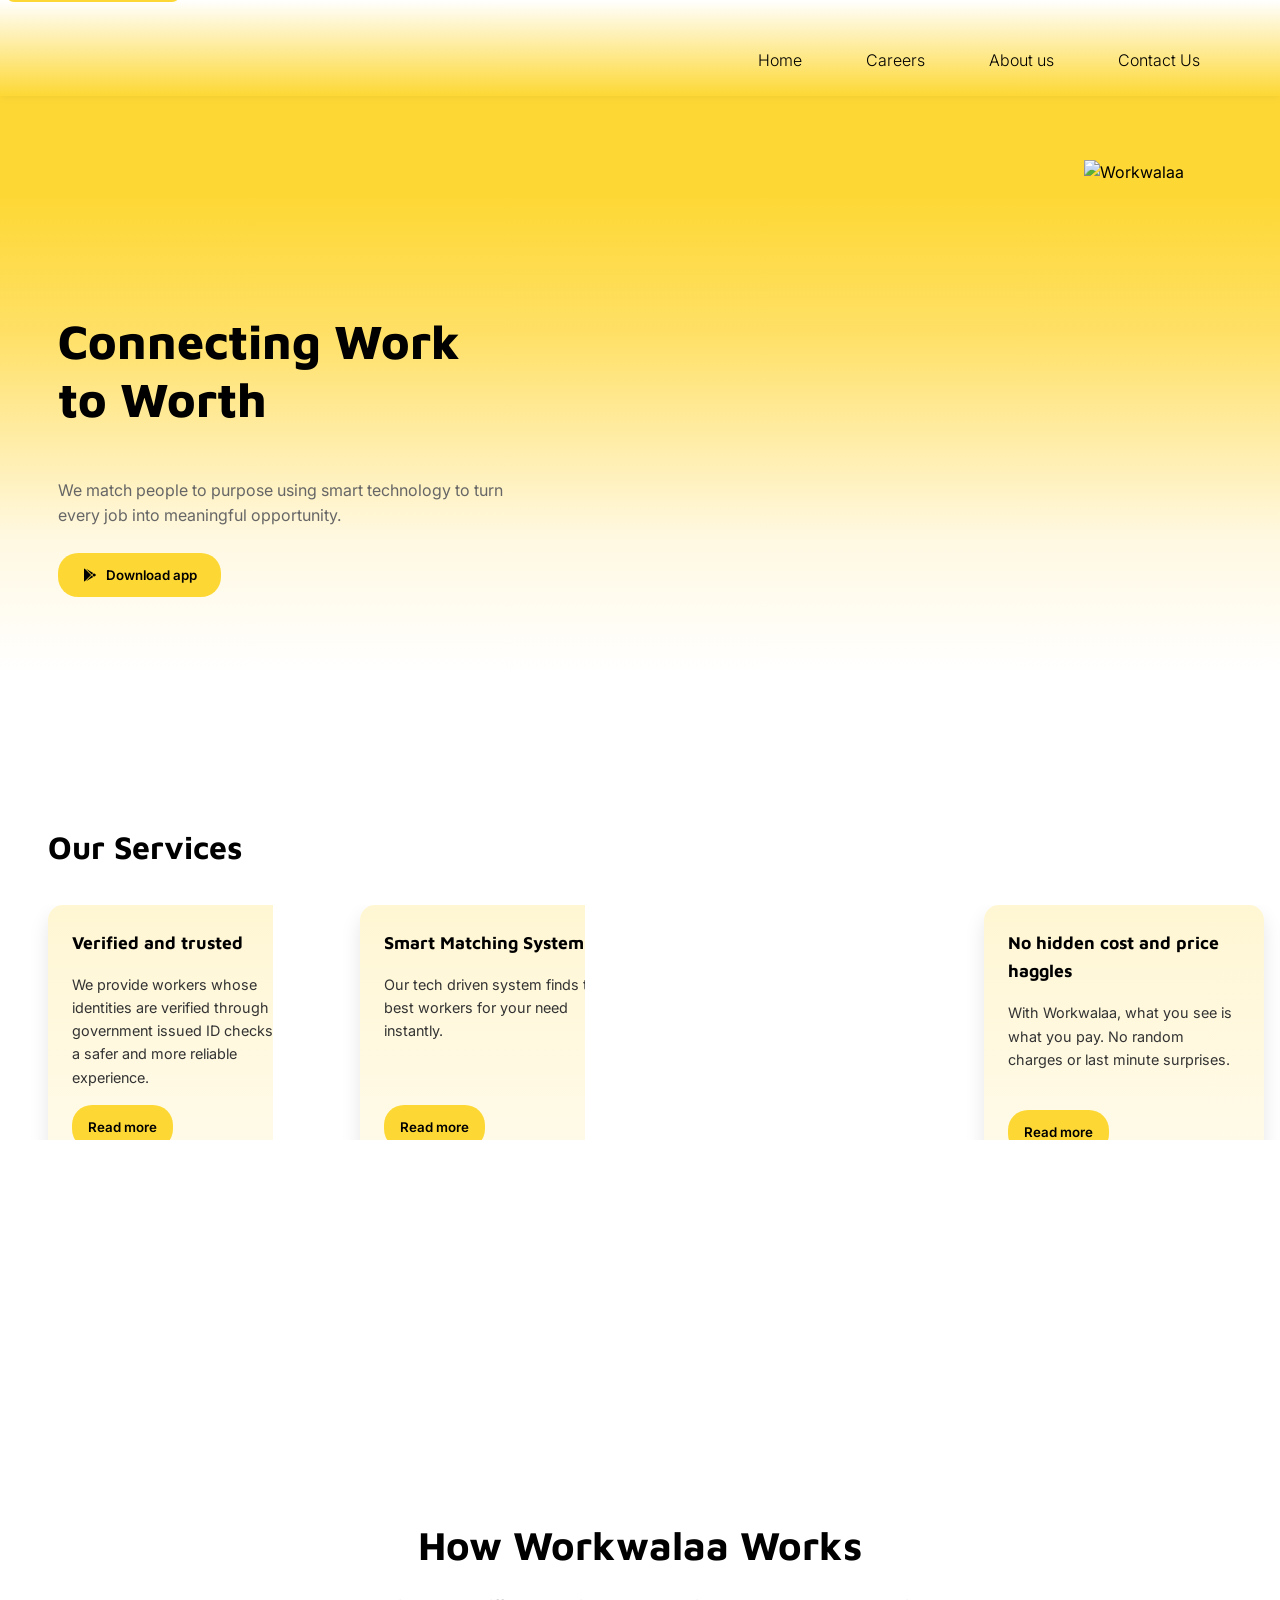
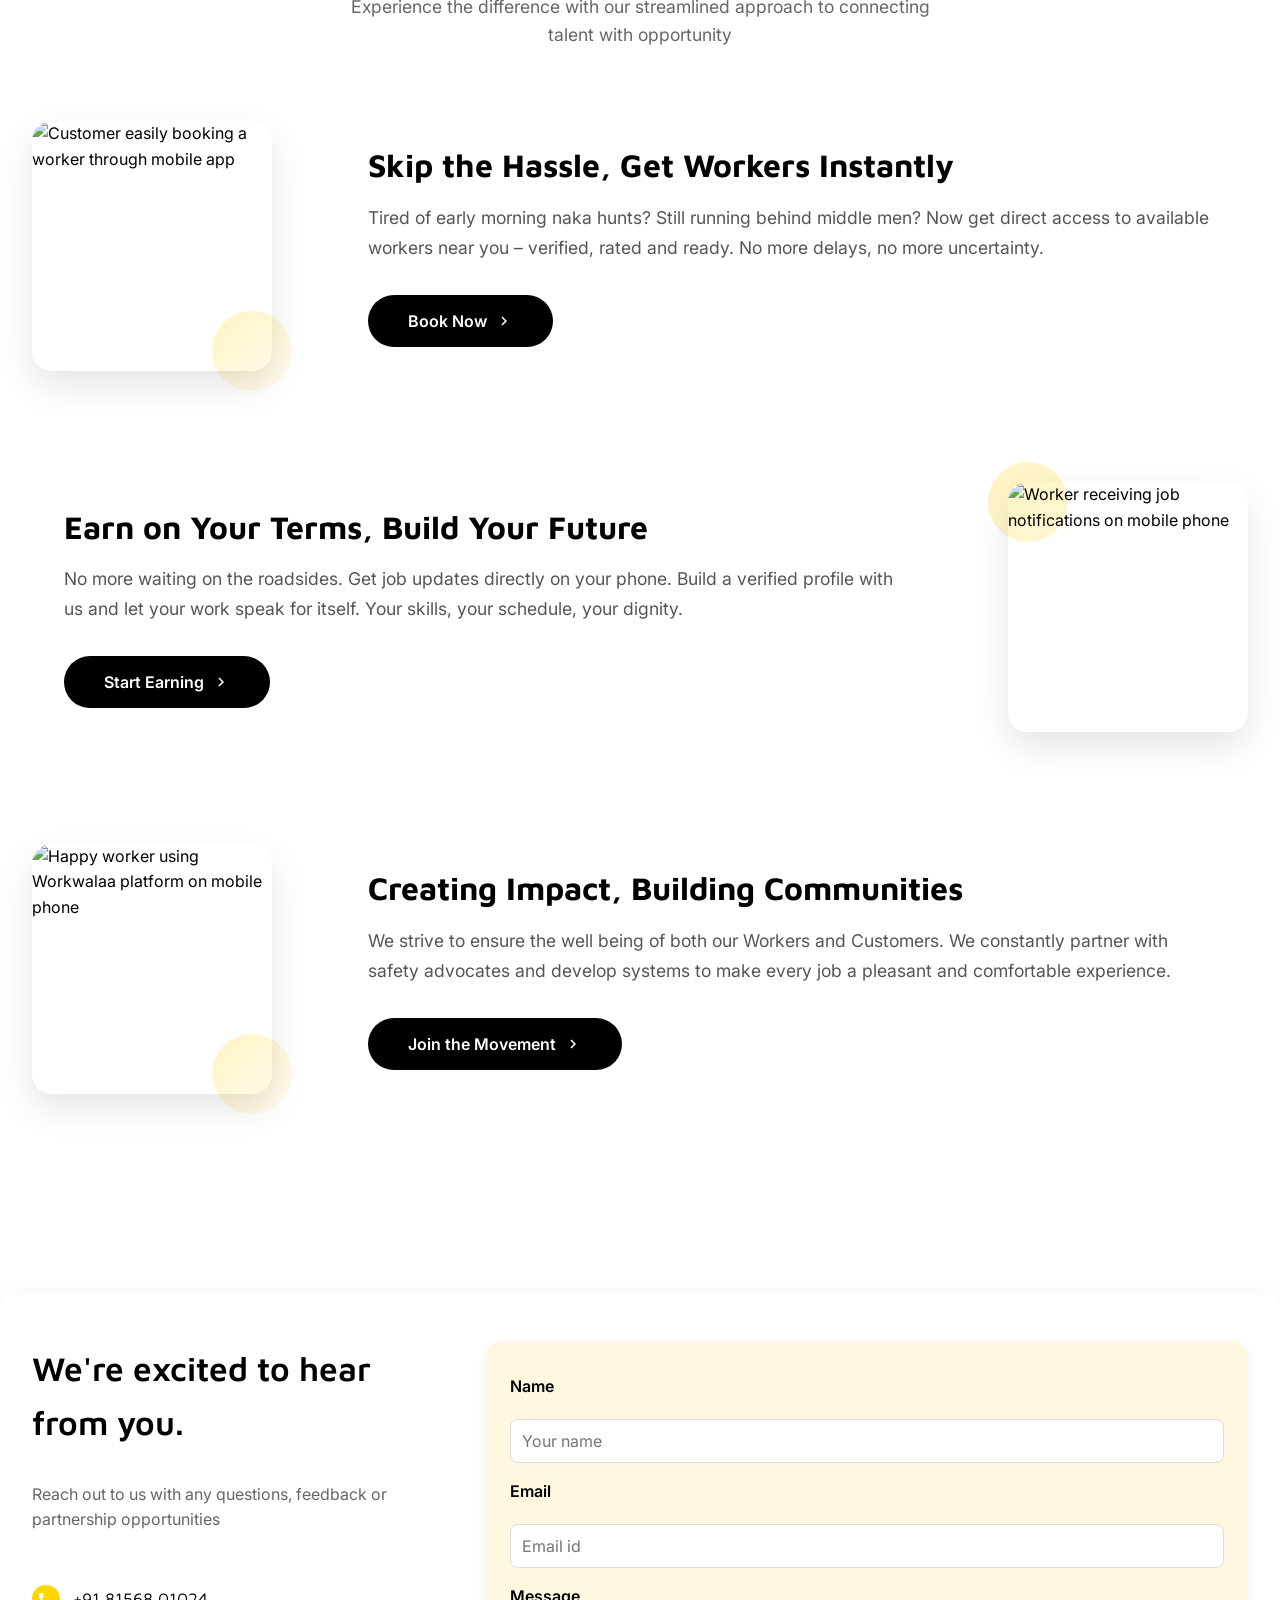
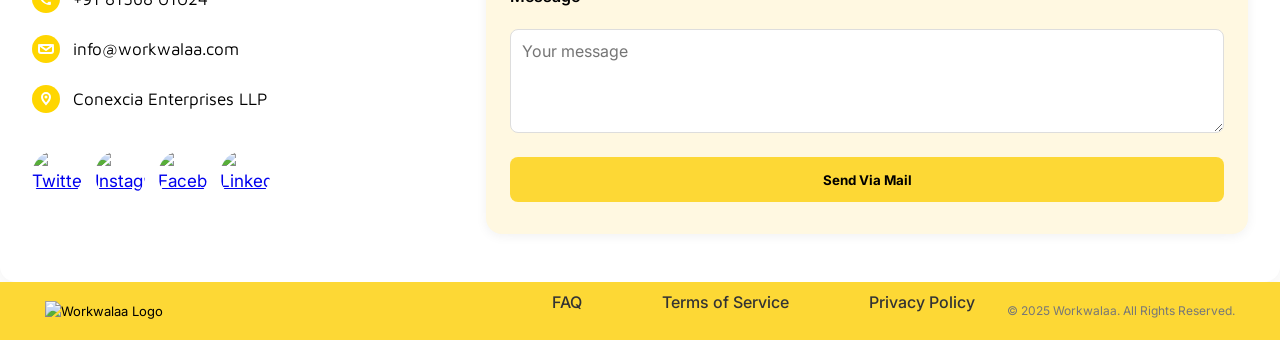
==== index.html @ 8dd86a13 "uy" ====
<!DOCTYPE html>
<html lang="en">
<head>
  <!-- Google tag (gtag.js) -->
<script async src="https://www.googletagmanager.com/gtag/js?id=G-MTQS6MNV51"></script>
<script>
  window.dataLayer = window.dataLayer || [];
  function gtag(){dataLayer.push(arguments);}
  gtag('js', new Date());

  gtag('config', 'G-MTQS6MNV51');
</script>

  <meta charset="UTF-8" />
  <meta name="viewport" content="width=device-width, initial-scale=1.0"/>
 <meta name="description" content="A smart job-matching platform for migrant and local workers. Find or offer work quickly, reliably, and with dignity across India.">
<meta property="og:title" content="Workwalaa – Your Work, Your Way">
<meta name="twitter:title" content="Workwalaa – Your Work, Your Way">

  
  <!-- SEO Meta Tags -->
  <title>Workwalaa</title>
  <link rel="icon" type="image/png" href="assets/appicon.png" />

  <meta name="description" content="Workwalaa connects migrant and local workers with job opportunities in India through smart technology. Find verified workers instantly or build your career with dignity.">
  <meta name="keywords" content="jobs, workers, India, employment, migrant workers, verified workers, job platform, work opportunities">
  <meta name="author" content="Workwalaa">
  
  <!-- Social & Structured Data (Unchanged) -->
  <meta property="og:title" content="Workwalaa - Connecting Work To Worth">
  <meta property="og:description" content="Smart technology platform connecting workers with opportunities in India">
  <meta property="og:image" content="https://i.ibb.co/7dKvTqvZ/Untitled-design-7.png">
  <meta property="og:url" content="https://workwalaa.com">
  <meta property="og:type" content="website">
  <meta name="twitter:card" content="summary_large_image">
  <meta name="twitter:title" content="Workwalaa - Connecting Work To Worth">
  <meta name="twitter:description" content="Smart technology platform connecting workers with opportunities in India">
  <meta name="twitter:image" content="https://i.ibb.co/7dKvTqvZ/Untitled-design-7.png">
  <script type="application/ld+json">
{
  "@context": "https://schema.org",
  "@graph": [
    {
      "@type": "Organization",
      "@id": "https://workwalaa.com/#organization",
      "name": "Workwalaa",
      "url": "https://workwalaa.com",
      "logo": "https://i.ibb.co/7dKvTqvZ/Untitled-design-7.png",
      "description": "Connecting migrant and local workers with job opportunities in India",
      "email": "info@workwalaa.com",
      "telephone": "+91-81568-01024",
      "sameAs": [
        "https://x.com/workwalaa_app",
        "https://www.facebook.com/profile.php?id=61578621201819",
        "https://www.linkedin.com/company/workwalaa/",
        "https://www.instagram.com/workwalaa_app/"
      ],
      "contactPoint": {
        "@type": "ContactPoint",
        "telephone": "+91-81568-01024",
        "contactType": "customer service",
        "email": "info@workwalaa.com"
      }
    },
    {
      "@type": "WebSite",
      "@id": "https://workwalaa.com/#website",
      "url": "https://workwalaa.com",
      "name": "Workwalaa",
      "publisher": {
        "@id": "https://workwalaa.com/#organization"
      },
      "inLanguage": "en"
    },
    {
      "@type": "WebPage",
      "@id": "https://workwalaa.com/#webpage",
      "url": "https://workwalaa.com",
      "name": "Workwalaa - Connecting Work to Worth",
      "description": "Smart platform connecting local and migrant workers in India with verified jobs and fair pay.",
      "isPartOf": {
        "@id": "https://workwalaa.com/#website"
      },
      "about": {
        "@id": "https://workwalaa.com/#organization"
      },
      "inLanguage": "en"
    }
  ]
}
</script>


  <!-- Preload Critical Resources -->
  <link rel="preload" href="https://fonts.googleapis.com/css2?family=Inter:wght@400;600;700&family=Maven+Pro:wght@400;700&display=swap" as="style">
  <link href="https://fonts.googleapis.com/css2?family=Inter:wght@400;600;700&family=Maven+Pro:wght@400;700&display=swap" rel="stylesheet">
  <link href="https://fonts.googleapis.com/css2?family=Montserrat:wght@400;600&display=swap" rel="styleshee">
  <style>
    /* --------------- CSS Custom Properties --------------- */
    :root {
      --primary-yellow: #fdd835;
      --secondary-yellow: #ffe066;
      --light-yellow: #fff8e1;
      --text-dark: #000;
      --text-gray: #666;
      --text-light-gray: #888;
      --white: #fff;
      --spacing-sm: 1rem;
      --spacing-md: 2rem;
      --spacing-lg: 3rem;
      --spacing-xl: 4rem;
      --border-radius: 8px;
      --border-radius-lg: 16px;
      --transition: all 0.3s ease;
      --shadow-sm: 0 2px 8px rgba(0,0,0,0.05);
      --shadow-md: 0 4px 24px rgba(0,0,0,0.06);
      --shadow-lg: 0 10px 20px rgba(0,0,0,0.1);
    }

    *{box-sizing:border-box}
    body{margin:0;font:16px/1.5 system-ui,-apple-system,Segoe UI,Roboto,Ubuntu,Inter,Helvetica,Arial,sans-serif;background:radial-gradient(1200px 600px at 10% -10%, #ffffff, #ffffff);color:var(--ink)}
    h1,h2{margin:0 0 .5rem}
    h1{font-size:clamp(26px,3vw,36px)}
    h2{font-size:clamp(18px,2vw,24px);color:var(--muted)}
    p{margin:.5rem 0 1rem;color:#ffffff}
    .wrap{max-width:1100px;margin:auto;padding:32px}
    .grid{display:grid;gap:18px;grid-template-columns:repeat(auto-fit,minmax(280px,1fr))}

    /* 1) Horizontal sliding marquee */
    .marquee{width:100%;white-space:nowrap;overflow:hidden}
    .marquee .line{display:inline-block; padding-left:100%; animation:marquee 18s infinite}
    .marquee b{margin:0 1rem;color:#000000}
@keyframes marquee {
  0%   { transform: translateX(-100%); } /* start from left side */
  100% { transform: translateX(0%); }   /* move fully to the right */
}
  .modal {
    display: none; /* Hidden by default */
    position: fixed;
    z-index: 1000;
    padding-top: 40px;
    left: 0;
    top: 0;
    width: 100%;
    height: 100%;
    overflow-y: auto;
    background-color: rgba(0, 0, 0, 0.7);
  }
  /* Modal content */
  .modal-content {
    background-color: #fff;
    margin: auto;
    padding: 20px;
    border-radius: 10px;
    width: 90%;
    max-width: 800px;
  }
  .modal h1, .modal h2 {
    color: #333;
  }
  .close {
    color: #aaa;
    float: right;
    font-size: 28px;
    font-weight: bold;
    cursor: pointer;
  }
  .close:hover {
    color: black;
  }
  .close2 {
    color: #aaa;
    float: right;
    font-size: 28px;
    font-weight: bold;
    cursor: pointer;
  }
  .close2:hover {
    color: black;
  }
    /* --------------- Base reset & Defaults --------------- */
    html { scroll-behavior: smooth; font-size: 16px; }
    * { margin: 0; padding: 0; box-sizing: border-box; font-family: 'Inter', sans-serif; }
    h1, h2, h3, h4, h5, h6 { font-family: 'Maven Pro', sans-serif !important; }
    body { background: var(--white); color: var(--text-dark); line-height: 1.6; }
    a, button { transition: var(--transition); }
    img { max-width: 100%; height: auto; display: block; }
    button { cursor: pointer; min-height: 44px; min-width: 44px; }
    
    /* --------------- Accessibility & Utility --------------- */
    .skip-link { position: absolute; top: -40px; left: 6px; background: var(--primary-yellow); color: var(--text-dark); padding: 8px; text-decoration: none; border-radius: var(--border-radius); z-index: 1001; font-weight: 600; }
    .skip-link:focus { top: 6px; }
    .error-message { background: #fee; color: #c33; padding: 0.75rem; border-radius: var(--border-radius); margin-bottom: var(--spacing-sm); border: 1px solid #fcc; display: none; }
    #contact-success { display: none; color: green; margin-top: var(--spacing-sm); font-weight: 600; font-size: 1.07rem; text-align: center; }
    
 /* --------------- Fade in --------------- */
    .fade-in-section {
  opacity: 0;
  transform: translateY(30px);
  transition: opacity 1.0s ease-out, transform 1.0s ease-out;
  will-change: opacity, transform;
}

.fade-in-section.is-visible {
  opacity: 1;
  transform: none;
}

    /* --------------- Header --------------- */
    header { background: linear-gradient(#ffffff, #fdd835); padding: 0rem var(--spacing-xl); display: flex; justify-content: space-between; align-items: center; position: fixed; top: 0; left: 0; width: 100%; z-index: 1000; box-shadow: var(--shadow-sm); height: 96px; }
    header .logo img { height: 170px; }
    nav { display: flex; align-items: flex-end; height: 100%; padding-bottom: var(--spacing-sm); }
    nav a {
  margin-left: var(--spacing-md);
  text-decoration: none;
  color: var(--text-dark);
  font-weight: 300;
  font-size: 1rem;
  padding: 0.4rem 1rem;
  border-radius: 999px; /* Pill-shaped */
  transition: all 0.3s ease;
}

nav a:hover,
nav a:focus {
  background-color: white;
  color: black;
  outline: none;
}


    .menu-toggle { display: none; font-size: 2rem; background: none; border: none; color: var(--text-dark); margin-left: var(--spacing-sm); align-self: flex-end; margin-bottom: var(--spacing-sm); }
    
    /* --------------- Main Content & Hero --------------- */
  
    main { padding-top: 96px; }
    .hero { background: linear-gradient(to bottom, var(--primary-yellow) 0%, var(--primary-yellow) 15%, var(--secondary-yellow) 35%, var(--light-yellow) 65%, var(--white) 85%, var(--white) 100%); padding: var(--spacing-xl) 6rem; display: flex; justify-content: space-between; align-items: center; flex-wrap: wrap; min-height: 600px; }
    .hero-text { max-width: 50%; flex-shrink: 0; margin-left: -37.8px; }
    .hero-text h1 { font-size: 3rem;  font-weight: 800; line-height: 1.2; }
    .hero-text p { font-size: 1rem; margin-top: var(--spacing-sm); max-width: 450px; color: var(--text-gray); }
    .hero-buttons { margin-top: 1.5rem; justify-content: baseline; display: flex; gap: var(--spacing-sm); }
    .hero-buttons button { padding: 0.75rem 1.5rem; border-radius: 20px; font-weight: 600; display: flex; align-items: center; gap: 0.5rem; background: var(--primary-yellow); border: none; color: var(--text-dark); text-decoration: none; }
    .hero-buttons button:hover, .hero-buttons button:focus { background: var(--secondary-yellow); transform: translateY(-2px); box-shadow: var(--shadow-md); }
    .hero-image { flex-shrink: 0; display: flex; align-items: center; justify-content: center; max-width: 50%; }
    .hero-image img { height: 550px; object-fit: contain; }
    

    @media (max-width: 768px) {
  main {
    padding-top: 100px;
  }

  .hero {
    background: linear-gradient(to bottom, var(--primary-yellow) 0%, var(--primary-yellow) 15%, var(--secondary-yellow) 35%, var(--light-yellow) 55%, var(--white) 75%, var(--white) 100%);
    padding: var(--spacing-xl) 2rem; /* smaller horizontal padding for phone */
    display: flex;
    flex-direction: column; /* stack vertically */
    justify-content: center;
    align-items: center;
    text-align: center;
    min-height: 600px;
  }

  .hero-text {
  text-align: center; /* Center all inner content including slideshow */
  max-width: 700px;
  margin: 0 auto;
}

  .hero-text h1 {
    font-size: 2.2rem;
    font-weight: 800;
    line-height: 1.2;
  }

  .hero-text p {
    font-size: 1rem;
    margin-top: var(--spacing-sm);
    max-width: 100%;
    color: var(--text-gray);
  }

  .hero-buttons {
    margin-top: 1.5rem;
    justify-content: center;
    display: flex;
    gap: var(--spacing-sm);
    flex-wrap: wrap;
  }

  .hero-image {
    margin-top: 2rem;
    display: flex;
    align-items: center;
    justify-content: center;
    max-width: 100%;
  }

  .hero-image img {
    height: 320px;
    object-fit: contain;
  }
}

.sliding-text-wrapper {
  font-family: 'Maven+Pro';
  font-size: 2rem; /* Increased size */
  font-weight: 600;
  color: #000;
  margin-bottom: 0.5rem;
  min-height: 1.0em;
  transition: all 0.3s ease-in-out; /* Smooth visual transition */
  display: flex;
}

.cursor {
  font-weight: 400;
  font-size: 2rem;
  color: #000;
  animation: blink 1.5s infinite;
}

@keyframes blink {
  0%, 100% { opacity: 1; }
  50% { opacity: 0; }
}




    /* --------------- Services (Flip Cards) --------------- */
    .services { padding: var(--spacing-lg) 0; }
    .services h2 { font-size: 2rem; font-weight: 700; margin: 0 var(--spacing-lg) var(--spacing-md); }
    .card-container-wrapper { position: relative; left: 50%; right: 50%; margin-left: -50vw; margin-right: -50vw; width: 100vw; overflow-x: auto; -webkit-overflow-scrolling: touch; padding: 0 var(--spacing-lg) var(--spacing-sm); scrollbar-width: none; }
    .card-container-wrapper::-webkit-scrollbar { display: none; }
    .card-container { display: flex; flex-wrap: nowrap; gap: var(--spacing-md); scroll-snap-type: x mandatory; transition: transform 0.3s; }
    .css-card { flex: 0 0 auto; scroll-snap-align: start; min-width: 280px; max-width: 320px; height: 480px; perspective: 1000px; }
    .css-card-inner { position: relative; width: 100%; height: 100%; transition: transform 0.6s; transform-style: preserve-3d; }
    .css-card:hover .css-card-inner, .css-card:focus-within .css-card-inner { transform: rotateY(180deg); }
    .css-card-front, .css-card-back { position: absolute; width: 100%; height: 100%; backface-visibility: hidden; -webkit-backface-visibility: hidden; border-radius: 15px; box-shadow: var(--shadow-lg); display: flex; flex-direction: column; padding: 1.5rem; }
    .css-card-front { background: linear-gradient(to bottom, #fff6d3, var(--white)); text-align: left; }
    .css-card-back { background: linear-gradient(to top, var(--primary-yellow), var(--light-yellow)); transform: rotateY(180deg); align-items: center; justify-content: center; text-align: center; }
    .css-card h3 { font-size: 1.1rem; font-weight: 700; margin-bottom: 0.5rem; }
    .css-card p { font-size: 0.9rem; margin-bottom: var(--spacing-sm); color: #333; }
    .css-card .read-more { background: var(--primary-yellow); color: var(--text-dark); border: none; padding: 0.5rem var(--spacing-sm); border-radius: 20px; font-weight: 600; margin-bottom: var(--spacing-sm); width: fit-content; }
    .css-card .read-more:hover, .css-card .read-more:focus { background: var(--secondary-yellow); transform: translateY(-1px); }
    .css-card img { border-radius: 12px; margin-top: auto; object-fit: cover; }
    .css-card-back h3 { font-size: 1.2rem; }
    .css-card-back p { font-size: 1rem; line-height: 1.5; }

    /* --------------- Staggered CTA Sections --------------- */
    .staggered-container { padding: var(--spacing-xl) var(--spacing-md); max-width: 1400px; margin: 0 auto; }
    .staggered-header { text-align: center; margin-bottom: var(--spacing-xl); }
    .staggered-header h2 { font-size: 2.5rem; font-weight: 700; margin-bottom: var(--spacing-sm); }
    .staggered-header p { font-size: 1.1rem; color: var(--text-gray); max-width: 600px; margin: 0 auto; }
    .staggered-item { display: flex; align-items: center; gap: var(--spacing-xl); margin-bottom: 6rem; opacity: 0; animation: slideInUp 0.8s ease forwards; }
    .staggered-item:nth-child(2) { animation-delay: 0.2s; }
    .staggered-item:nth-child(3) { animation-delay: 0.4s; }
    .staggered-item:nth-child(4) { animation-delay: 0.6s; }
    @keyframes slideInUp { from { opacity: 0; transform: translateY(50px); } to { opacity: 1; transform: translateY(0); } }
    .staggered-item:nth-child(even) { flex-direction: row-reverse; }
    .staggered-content { flex: 1; padding: var(--spacing-md); }
    .staggered-image { flex: 0 0 240px; position: relative; }
    .staggered-image img { width: 100%; height: 250px; object-fit: cover; border-radius: 20px; box-shadow: 0 15px 35px rgba(0,0,0,0.1); transition: transform 0.3s ease, box-shadow 0.3s ease; }
    .staggered-image:hover img { transform: translateY(-10px) scale(1.02); box-shadow: 0 25px 50px rgba(0,0,0,0.15); }
    .staggered-item:nth-child(odd) .staggered-image::before { content: ''; position: absolute; top: -20px; left: -20px; width: 80px; height: 80px; background: linear-gradient(135deg, var(--primary-yellow), var(--secondary-yellow)); border-radius: 50%; opacity: 0.3; z-index: -1; }
    .staggered-item:nth-child(even) .staggered-image::before { content: ''; position: absolute; bottom: -20px; right: -20px; width: 80px; height: 80px; background: linear-gradient(135deg, var(--secondary-yellow), var(--light-yellow)); border-radius: 50%; opacity: 0.4; z-index: -1; }
    .staggered-content h3 { font-size: 2rem; font-weight: 700; line-height: 1.3; margin-bottom: var(--spacing-sm); }
    .staggered-content p { font-size: 1.1rem; color: #555; line-height: 1.7; margin-bottom: var(--spacing-md); }
    .staggered-button { background: var(--text-dark); color: var(--white); border: none; padding: var(--spacing-sm) 2.5rem; border-radius: 30px; font-weight: 600; font-size: 1rem; display: inline-flex; align-items: center; gap: 0.5rem; position: relative; overflow: hidden; }
    .staggered-button::before { content: ''; position: absolute; top: 0; left: -100%; width: 100%; height: 100%; background: linear-gradient(90deg, transparent, rgba(255,255,255,0.2), transparent); transition: left 0.5s ease; }
    .staggered-button:hover::before, .staggered-button:focus::before { left: 100%; }
    .staggered-button:hover, .staggered-button:focus { background: #333; transform: translateY(-2px); box-shadow: 0 8px 25px rgba(0,0,0,0.2); }
    .staggered-button svg { width: 18px; height: 18px; transition: transform 0.3s ease; }
    .staggered-button:hover svg, .staggered-button:focus svg { transform: translateX(5px); }

    /* --------------- Contact Section --------------- */
    .improved-contact { background: var(--white); border-radius: var(--border-radius-lg); margin-top: var(--spacing-md); margin-bottom: 0; padding: var(--spacing-lg) var(--spacing-md); box-shadow: var(--shadow-md); }
    .contact-content {
  display: flex;
  align-items: flex-start; /* or center */
  justify-content: space-between;
  gap: 2rem; /* spacing between left & right */
}

.contact-info-block {
  flex: 1;
  display: flex;
  flex-direction: column;
  justify-content: center;
}
.contact-form {
  flex: 1;
}
    .contact-info-block h2 { font-size: 2.1rem; font-weight: 600; margin-bottom: 1.5rem; }
    .contact-info-block p { margin-bottom: var(--spacing-md); color: var(--text-gray); }
    .contact-details { margin-top: 1.2rem; font-size: 1.07rem; line-height: 1.8; display: flex; flex-direction: column; gap: 1.2rem; }
    .contact-details > div { display: flex; align-items: center; gap: 0.8rem; }
    .contact-icon { display: inline-flex; align-items: center; justify-content: center; }
    .contact-form { flex: 1 1 340px; min-width: 300px; background: var(--light-yellow); border-radius: var(--border-radius-lg); padding: var(--spacing-md) 1.5rem; box-shadow: 0 2px 12px rgba(0,0,0,0.06); display: flex; flex-direction: column; gap: var(--spacing-sm); }
    .contact-form label { font-weight: 600; margin-bottom: 0.2rem; }
    .contact-form input, .contact-form textarea { border: 1px solid #ddd; border-radius: var(--border-radius); padding: 0.7rem; font-size: 1rem; background: var(--white); }
    .contact-form input:focus, .contact-form textarea:focus { outline: 2px solid var(--primary-yellow); border-color: var(--primary-yellow); }
    .contact-form button { background: var(--primary-yellow); color: var(--text-dark); border: none; border-radius: var(--border-radius); padding: 0.9rem; font-weight: 700; margin-top: 0.5rem; }
    .contact-form button:hover, .contact-form button:focus { background: var(--secondary-yellow); transform: translateY(-1px); }

 @media (max-width: 768px) {
  .contact-form {
    width: 100%;
    padding: 1.5rem ;
    border-radius: 0;
    box-shadow: none;
  }

  .contact-content {
    flex-direction: column;
    padding: 0 1rem;
  }
}

    /* --------------- Footer --------------- */
   #footer {
  background: linear-gradient(to top, #fdd835, #fdd835);
  padding: 2px 0; /* Reduced padding */
  font-size: 13px;
  position: relative;
}

.footer-content {
  display: flex;
  justify-content: space-between;
  align-items: center;
  padding: 0 1.2cm;
  flex-wrap: wrap;
}

.footer-logo {
  width: 120px;
  height: auto;
}

.footer-social-inline {
  display: flex;
  gap: 3px;
}

.footer-links {
  display: flex;
  gap: 16px;
  flex-wrap: wrap;
  justify-content: flex-end;
}

.footer-links a {
  text-decoration: none;
  color: #333;
  font-weight: 500;
}

.footer-social-inline a {
  margin: 0rem;
  display: inline-block;
  transition: transform 0.3s ease;
}
.footer-social-inline img {
  border-radius: 50%;
  object-fit: cover;
  width: 50px;
  height: auto;
  margin: 0rem;
}

.footer-social-inline a:hover img {
  transform: scale(1.1);
}
.footer-bottom {
  text-align: center;
  font-size: 12px;
  margin-top: 6px;
  color: #777;
  padding: 2px 0;
}


/* Responsive */
@media (max-width: 768px) {
  .footer-content {
    flex-direction: column;
    align-items: center;
    text-align: center;
    padding: 50px;
  }

  .footer-left {
    margin-bottom: 10px;
  }

.footer-links {
  display: flex;
  justify-content: center; /* or space-around/space-between */
  flex-wrap: wrap; /* allows wrapping on smaller screens */
  gap: 0.2rem; /* spacing between items */
  padding: 0.1rem;
  font-size: 1rem;
}

.footer-links a {
  text-decoration: none;
  color: #000;
  font-weight: 500;
}

}




    /* --------------- Responsive Design (Ordered for clarity) --------------- */
    @media (max-width: 1024px) {
      .hero { padding: var(--spacing-lg) var(--spacing-md); min-height: 500px; }
      .hero-image img { height: 300px; }
      .footer-content { padding: 0 0.5rem; }
      .staggered-item { gap: var(--spacing-md); }
      .staggered-image { flex: 0 0 250px; }
    }
    
    @media (max-width: 900px) {
      .hero { flex-direction: column; padding: var(--spacing-md) var(--spacing-sm); text-align: center; min-height: auto; }
      .hero-text, .hero-image { max-width: 100%; }
      .hero-image { margin-top: var(--spacing-md); }
      .hero-image img { height: 280px; }
      .card-container-wrapper { padding: 0 var(--spacing-sm); }
      .contact-content { flex-direction: column; gap: 1.5rem; }
      .contact-info-block, .contact-form { max-width: 100%; padding-right: 0; }
      .staggered-item { flex-direction: column !important; gap: var(--spacing-md); text-align: center; }
      .staggered-image { flex: none; width: 100%; max-width: 350px; }
      .staggered-container { padding: var(--spacing-md) var(--spacing-sm); }
      .footer-main { flex-direction: column; align-items: flex-start; gap: 0.7rem; }
      .footer-links { flex-direction: row; gap: 0.7rem; margin: 0.7rem 0 0; }
      .footer-social, .footer-copyright { justify-content: flex-start; text-align: left; }
      .footer-mission { margin-right: 0; }
    }
    
    @media (max-width: 768px) {
      header { height: 80px; padding: 0.5rem var(--spacing-md); }
      main { padding-top: 80px; }
      header .logo img { height: 105px; }
      nav { display: none; flex-direction: column; background: var(--light-yellow); position: absolute; top: 80px; right: 0; left: 0; z-index: 10; padding: var(--spacing-sm) 0; align-items: center; height: auto; box-shadow: var(--shadow-sm); }
      nav.active { display: flex; }
      nav a { margin: 0.5rem 0; }
      .menu-toggle { display: block; margin-bottom: 0.5rem; -webkit-tap-highlight-color: rgba(253, 216, 53, 0.3); }
      .footer-logo { height: 110px; }
      .css-card { -webkit-tap-highlight-color: rgba(253, 216, 53, 0.3); }
      .css-card:active .css-card-inner { transform: rotateY(180deg); }
      .read-more { background: var(--primary-yellow) !important; color: var(--text-dark) !important; }
    }

    /* Popup Background */
    .popup-overlay {
      display: none;
      position: fixed;
      inset: 0;
      background: rgba(0, 0, 0, 0.5);
      backdrop-filter: blur(2px);
      z-index: 1000;
      justify-content: center;
      align-items: center;
    }

    /* Popup Box */
    .popup {
      background: white;
      border-radius: 12px;
      padding: 20px 30px;
      width: 320px;
      text-align: center;
      position: relative;
      box-shadow: 0 4px 15px rgba(0,0,0,0.2);
    }

    .popup h2 {
      font-size: 18px;
      margin-bottom: 5px;
    }

    .popup p {
      font-size: 14px;
      margin-bottom: 15px;
      color: #555;
    }

    .popup input[type="email"] {
      width: 100%;
      padding: 10px;
      font-size: 14px;
      margin-bottom: 15px;
      border-radius: 6px;
      border: 1px solid #ccc;
    }

    .popup button.submit-btn {
      display: block;         /* Makes it take full line width for centering */
  margin: 0 auto;         /* Centers horizontally */
  background: #fdd835;    /* Your yellow color */
  color: black;
  padding: 10px 20px;
  border-radius: 20px;
  font-weight: bold;
  border: none;
  cursor: pointer;
    }

    .popup .close-btn {
      position: absolute;
      top: 10px;
      right: 15px;
      font-size: 18px;
      cursor: pointer;
      background: none;
      border: none;
    }

  </style>
</head>

<body>
  <!-- Skip Link for Accessibility -->
  <a href="#main-content" class="skip-link">Skip to main content</a>

  <header>
    <div class="logo">
      <img src="https://i.ibb.co/7dKvTqvZ/Untitled-design-7.png" alt="Workwalaa Logo" loading="eager">
    </div>
    <button class="menu-toggle" aria-label="Toggle navigation menu" aria-expanded="false" aria-controls="navigation">☰</button>
    <nav role="navigation" aria-label="Main navigation">
      <a href="#main-content">Home</a>
      <a href="/careers.html">Careers</a>
      <a href="/aboutus.html" class="text-black px-4 py-2">About us</a>
      <a href="#contact">Contact Us</a>
    </nav>
  </header>

 <main id="main-content">
  <section id="home" class="hero fade-in-section">
    <div class="hero-text">

      <!-- 👇 Slideshow text moved inside and above heading -->
      <div class="sliding-text-wrapper">
        <span id="typed-text"></span>
      </div>

      <h1>Connecting Work <br>to Worth</h1>
      
     <!-- 1) Horizontal sliding marquee -->
      <section class="card">
        <div class="demo">
          <div class="marquee" aria-label="sliding marquee">
            <div class="line">
              <b>Plumbing</b> • <b>Electrical</b> • <b>Carpentry</b> • <b>Welding</b> • <b>Painting</b> • <b>Masonry</b> • <b>Logistics</b> • <b>Field Support</b> 
              <b>Plumbing</b> • <b>Electrical</b> • <b>Carpentry</b> • <b>Welding</b> • <b>Painting</b> • <b>Masonry</b> • <b>Logistics</b> • <b>Field Support</b> 
            </div>
          </div>
        </div>
      </section>
      <p>We match people to purpose using smart technology to turn every job into meaningful opportunity.</p>

      <div class="hero-buttons">
        <button id="download-btn" aria-label="Download Workwalaa app via WhatsApp">
            <svg width="16" height="16" viewBox="0 0 24 24" fill="currentColor" aria-hidden="true"><path d="M3,20.5V3.5C3,2.91 3.34,2.39 3.84,2.15L13.69,12L3.84,21.85C3.34,21.61 3,21.09 3,20.5M16.81,15.12L6.05,21.34L14.54,12.85L16.81,15.12M20.16,10.81C20.5,11.08 20.75,11.5 20.75,12C20.75,12.5 20.53,12.9 20.18,13.18L17.89,14.5L15.39,12L17.89,9.5L20.16,10.81M6.05,2.66L16.81,8.88L14.54,11.15L6.05,2.66Z"/></svg>
            Download app
          </button>
  <div class="popup-overlay" id="popup-overlay">
    <div class="popup">
      <button class="close-btn" id="close-popup">&times;</button>
      <h2>We are launching soon </h2>
      <p>Please provide your email to get the updates</p>
      <form onsubmit="sendEmail(event)">
    <input type="email" id="user-email" placeholder="Enter Email" autocomplete="email" required>
    <button type="submit" class="submit-btn">Submit</button>
</form>



    </div>
  </div>


        </div>
      </div>
     <div class="hero-image">
  <img src="./assets/workwalaa.png" 
       alt="Workwalaa" 
       loading="eager" 
       class="w-64 md:w-96" />
       
</div>

    </section>


    <!-- Services Section (Unchanged HTML) -->
    <section id="services" class="services fade-in-section">
      <h2>Our Services</h2>
      <div class="card-container-wrapper">
        <div class="card-container" role="group" aria-label="Service offerings">
          <article class="css-card"><div class="css-card-inner"><div class="css-card-front"><h3>Verified and trusted </h3><p>We provide workers whose identities are verified through government issued ID checks for a safer and more reliable experience.</p><button class="read-more" aria-label="Read more about verified workers">Read more</button><img src="https://i.postimg.cc/4dfGcbmr/Untitled-design-1.png" alt="Verified worker with certification badge" loading="lazy"></div><div class="css-card-back"><h3>Our Verification Process</h3><p>Every worker on Workwalaa is verified using official government ID (like Aadhaar). While we don’t conduct background checks or certify skills, our identity verification adds a layer of trust and accountability for both clients and workers.</p></div></div></article>
          <article class="css-card"><div class="css-card-inner"><div class="css-card-front"><h3>Smart Matching System</h3><p>Our tech driven system finds the best workers for your need instantly.<br>‎<br>‎</p><button class="read-more" aria-label="Read more about smart matching">Read more</button><img src="https://i.ibb.co/ZpxYgJX9/Workwalaa-payment-interface-100-x-100-px-5.png" alt="AI-powered job matching algorithm" loading="lazy"></div><div class="css-card-back"><h3>Intelligent & Fast</h3><p>Our algorithm analyzes your specific requirements, worker skills, and location to provide an instant and accurate match, saving you time and effort.</p></div></div></article>
          <article class="css-card"><div class="css-card-inner"><div class="css-card-front"><h3>Multi Language Support</h3><p>We help bridge language gaps by supporting regional languages, making communication easier for both clients and workers.<br>‎</p><button class="read-more" aria-label="Read more about language assistance">Read more</button><img src="https://i.ibb.co/RpX09zDJ/Untitled-design-3.png" alt="Language translation and communication support" loading="lazy"></div><div class="css-card-back"><h3>Helping You Communicate Better</h3><p>Our platform supports multiple Indian languages to help clients and workers understand each other more easily. While we don't offer live translation, this support improves clarity and reduces miscommunication during work.</p></div></div></article>
          <article class="css-card"><div class="css-card-inner"><div class="css-card-front"><h3>No hidden cost and price haggles</h3><p>With Workwalaa, what you see is what you pay. No random charges or last minute surprises.<br>‎</p><button class="read-more" aria-label="Read more about transparent pricing">Read more</button><img src="https://i.ibb.co/dsYBNs4q/Copy-of-Workwalaa-payment-interface-100-x-100-px-11.png" alt="Transparent pricing with no hidden fees" loading="lazy"></div><div class="css-card-back"><h3>Transparent Pricing</h3><p>Enjoy fair and upfront pricing for all services. The rate is fixed and transparent, so you can avoid haggling and be confident in the cost from the start.</p></div></div></article>
          <article class="css-card"><div class="css-card-inner"><div class="css-card-front"><h3>Hyperlocal access</h3><p>Workers are matched within your local area. Workwalaa supports local hiring by connecting users to nearby talent, reducing delay.<br>‎</p><button class="read-more" aria-label="Read more about quality assurance">Read more</button><img src="https://i.ibb.co/xKjRDqnH/Copy-of-Workwalaa-payment-interface-100-x-100-px-3.png" alt="Quality control and service monitoring" loading="lazy"></div><div class="css-card-back"><h3>Nearby Workers, Faster Response</h3><p>Workwalaa connects you with workers from your nearby area, which means quicker availability, better familiarity with local conditions, and reduced travel delays.</p></div></div></article>
        </div>
      </div>
    </section>

    <!-- Staggered CTA Section (Unchanged HTML, but buttons now work via JS) -->
    <section id= "cta" class="staggered-container fade-in-section">
      <div class="staggered-header"><h2>How Workwalaa Works</h2><p>Experience the difference with our streamlined approach to connecting talent with opportunity</p></div>
      <article class="staggered-item"><div class="staggered-content" ><h3>Skip the Hassle, Get Workers Instantly</h3><p>Tired of early morning naka hunts? Still running behind middle men? Now get direct access to available workers near you – verified, rated and ready. No more delays, no more uncertainty.</p><button class="staggered-button" aria-label="Book workers now via WhatsApp" onclick="window.open('http://wa.me/918156801024', '_blank')">Book Now <svg viewBox="0 0 24 24" fill="currentColor" aria-hidden="true"><path d="M8.59,16.58L13.17,12L8.59,7.41L10,6L16,12L10,18L8.59,16.58Z"/></svg></button></div><div class="staggered-image"><img src="https://i.ibb.co/VpxwDqxq/Copy-of-Workwalaa-payment-interface-100-x-100-px-10.png" alt="Customer easily booking a worker through mobile app" loading="lazy"></div></article>
      <article class="staggered-item"><div class="staggered-content"><h3>Earn on Your Terms, Build Your Future</h3><p>No more waiting on the roadsides. Get job updates directly on your phone. Build a verified profile with us and let your work speak for itself. Your skills, your schedule, your dignity.</p><button class="staggered-button" aria-label="Start earning with Workwalaa" onclick="window.open('http://wa.me/918156801024', '_blank')">Start Earning <svg viewBox="0 0 24 24" fill="currentColor" aria-hidden="true"><path d="M8.59,16.58L13.17,12L8.59,7.41L10,6L16,12L10,18L8.59,16.58Z"/></svg></button></div><div class="staggered-image"><img src="https://i.ibb.co/qYXQsvYF/Copy-of-Workwalaa-payment-interface-100-x-100-px-9.png" alt="Worker receiving job notifications on mobile phone" loading="lazy"></div></article>
      <article class="staggered-item"><div class="staggered-content"><h3>Creating Impact, Building Communities</h3><p>We strive to ensure the well being of both our Workers and Customers. We constantly partner with safety advocates and develop systems to make every job a pleasant and comfortable experience.</p><button class="staggered-button" aria-label="Join the Workwalaa community"onclick="window.open('http://wa.me/918156801024', '_blank')">Join the Movement <svg viewBox="0 0 24 24" fill="currentColor" aria-hidden="true"><path d="M8.59,16.58L13.17,12L8.59,7.41L10,6L16,12L10,18L8.59,16.58Z"/></svg></button></div><div class="staggered-image"><img src="https://i.ibb.co/0jbDnRcN/Copy-of-Workwalaa-payment-interface-100-x-100-px-8.png" alt="Happy worker using Workwalaa platform on mobile phone" loading="lazy"></div></article>
    </section>

    <!-- Contact Section (Unchanged HTML) -->
    <section id="contact" class="contact improved-contact fade-in-section">
      <div class="contact-content">
        <div class="contact-info-block"><h2>We're excited to hear from you.</h2><p>Reach out to us with any questions, feedback or partnership opportunities</p><div class="contact-details"><div><span class="contact-icon"><svg width="28" height="28" viewBox="0 0 28 28" fill="none" aria-hidden="true"><circle cx="14" cy="14" r="14" fill="#FFD600"/><path d="M19.5 17.1l-2.4-0.3c-0.4 0-0.7 0.1-1 0.4l-1.1 1.1c-2.1-1.1-3.8-2.8-4.9-4.9l1.1-1.1c0.3-0.3 0.4-0.6 0.4-1l-0.3-2.4c-0.1-0.5-0.5-0.9-1-0.9H8c-0.6 0-1.1 0-1.1 1.1 0 6 4.9 10.9 10.9 10.9 0.6 0 1.1-0.5 1.1-1.1v-1.1c0-0.5-0.4-0.9-0.9-1z" fill="#fff"/></svg></span><a href="tel:+918156801024" style="color: black; text-decoration: none; font-family: 'Maven Pro', sans-serif; font-weight: normal;">+91 81568 01024</a></div><div><span class="contact-icon"><svg width="28" height="28" viewBox="0 0 28 28" fill="none" aria-hidden="true"><circle cx="14" cy="14" r="14" fill="#FFD600"/><path d="M7 10l7 5 7-5" stroke="#fff" stroke-width="2" stroke-linecap="round" stroke-linejoin="round"/><rect x="7" y="10" width="14" height="8" rx="2" stroke="#fff" stroke-width="2"/></svg></span><a href="mailto:info@workwalaa.com" style="color: black; text-decoration: none; font-family: 'Maven Pro', sans-serif; font-weight: normal;">info@workwalaa.com</a></div><div><span class="contact-icon"><svg width="28" height="28" viewBox="0 0 28 28" fill="none" aria-hidden="true"><circle cx="14" cy="14" r="14" fill="#FFD600"/><path d="M14 8a4 4 0 0 1 4 4c0 3-4 7-4 7s-4-4-4-7a4 4 0 0 1 4-4z" stroke="#fff" stroke-width="2"/><circle cx="14" cy="12" r="1.5" fill="#fff"/></svg></span> <div style="font-family: 'Maven Pro', sans-serif; font-weight: normal;">Conexcia Enterprises LLP</div></div>

<!-- ✅ Social icons added right below the address -->
<div class="footer-section footer-social-inline" style="margin-top: 16px;">
  <a href="https://x.com/workwalaa_app?s=21" target="_blank" aria-label="X">
    <img src="https://i.ibb.co/XrxFcz95/Copy-of-Copy-of-Workwalaa-payment-interface-100-x-100-px-8.png" alt="Twitter Logo" width="26" height="26" />
  </a>
  <a href="https://www.instagram.com/workwalaa_app/" target="_blank" aria-label="Instagram">
    <img src="https://i.ibb.co/1ttdPtDk/Copy-of-Copy-of-Workwalaa-payment-interface-100-x-100-px-6.png" alt="Instagram Logo" width="26" height="26" />
  </a>
  <a href="https://www.facebook.com/profile.php?id=61578621201819" target="_blank" aria-label="Facebook">
    <img src="https://i.ibb.co/q3kg3BkN/Copy-of-Copy-of-Workwalaa-payment-interface-100-x-100-px-5.png" alt="Facebook Logo" width="22" height="22" />
  </a>
  <a href="https://www.linkedin.com/company/workwalaa/" target="_blank" aria-label="LinkedIn">
    <img src="https://i.ibb.co/4wXVfSFD/Copy-of-Copy-of-Workwalaa-payment-interface-100-x-100-px-4.png" alt="LinkedIn Logo" width="26" height="26" />
  </a>
</div>

</div></div>

        <form class="contact-form" novalidate><div class="error-message" id="form-error" role="alert" aria-live="polite"></div><label for="contact-name">Name </label><input type="text" id="contact-name" name="name" placeholder="Your name" required><label for="contact-email">Email</label><input type="email" id="contact-email" name="email" placeholder="Email id" required><label for="contact-message">Message</label><textarea id="contact-message" name="message" rows="4" placeholder="Your message" required></textarea>
          <button type="button" onclick="sendViaGmail()">Send Via Mail</button>
         <div id="contact-success" role="alert" aria-live="polite">Thank you! We'll get back to you soon.</div></form>
      </div>
      <script>
  function sendViaGmail() {
    const name = document.getElementById('contact-name').value;
    const email = document.getElementById('contact-email').value;
    const message = document.getElementById('contact-message').value;

    const subject = encodeURIComponent("Message from Website");
    const body = encodeURIComponent(`Name: ${name}\n\nEmail: ${email}\n\nMessage:\n\n${message}`);
    
    const gmailURL = `https://mail.google.com/mail/?view=cm&fs=1&to=info@workwalaa.com&su=${subject}&body=${body}`;
    
    window.open(gmailURL, '_blank');
  }
</script>

    </section>
  </main>

  <!-- Footer (Unchanged HTML) -->
  <footer id="footer">
  <div class="footer-content">
    <!-- Left: Logo -->
    <div class="footer-section footer-left">
      <img src="https://i.ibb.co/7dKvTqvZ/Untitled-design-7.png" alt="Workwalaa Logo" class="footer-logo" loading="lazy" />
    </div>


    <!-- Right: Links -->
    <nav class="footer-section footer-links" aria-label="Footer navigation">
      <a href="#contact">FAQ</a>
<!-- Trigger Button -->
<a href="#" id="termsBtn">Terms of Service</a>
<div id="termsModal" class="modal">
  <div class="modal-content">
    <span class="close">&times;</span>
    
<h1>Terms & Conditions – Workwalaa</h1>
<p><em>Last updated: 13/08/2025</em></p>

<p>Workwalaa is operated by <strong>Conecxia Enterprises LLP</strong> (“we,” “us,” “our”), registered in India under LLPIN [LLPIN]. By using our mobile applications (“Worker App,” “Client App”) and services, you (“you,” “your,” whether Worker, Contractor, or Client) agree to these Terms & Conditions (“Terms”). If you do not agree, please do not use Workwalaa.</p>


<h2>1. Who Can Use Workwalaa</h2>
<ul>
    You must be <strong>18 years or older</strong> to create an account.
    You must have the legal capacity to enter into binding agreements under Indian law.
    Workers must provide accurate details including name, age, contact number, and any mandatory KYC documents.
</ul>


<h2>2. Our Services</h2>
<ul>
    <strong>For Clients</strong> – We connect you to workers or contractors based on your job requirements.
    <strong>For Workers</strong> – We help you find job opportunities that match your skills and location.
    <strong>For Contractors</strong> – We connect you to clients and help you manage your workforce.
</ul>
<p>We are a <strong>technology platform only</strong> – <strong>we do not employ, manage, or control the workers</strong> and are not responsible for the quality, safety, legality, or completion of any work.</p>


<h2>3. Information We Collect</h2>
<p>When you use Workwalaa, we collect:</p>
<ul>
    <strong>Personal details</strong>: Name, phone number, email, gender, date of birth, Aadhaar/PAN (if provided).
    <strong>Location data</strong>: GPS location during app usage.
    <strong>Employment data</strong>: Skills, work history, ratings/reviews.
    <strong>Device data</strong>: IP address, device model, operating system.
    <strong>Media uploads</strong>: Profile pictures, documents, resumes.
    <strong>Financial details</strong>: Bank account or UPI ID for payouts.
</ul>
<p>We also use third-party tools like WhatsApp API, SMS providers, payment gateways, and analytics services to operate and improve our platform.</p>


<h2>4. How We Use Your Data</h2>
<ul>
    Provide and improve our services.
    Match workers with clients/contractors.
    Communicate with you via app notifications, WhatsApp, SMS, or email.
    Process payments and payouts.
    Conduct analytics for service improvement.
</ul>
<p>By using Workwalaa, you agree to our <strong>Privacy Policy</strong>.</p>


<h2>5. Payments</h2>
<ul>
    Client payments and worker payouts are processed via third-party payment gateways.
    Workwalaa is not responsible for any delays, failures, or technical errors in payment processing caused by banks or payment partners.
</ul>


<h2>6. No Guarantee & No Liability</h2>
<ul>
    We do not guarantee that you will find work, hire a worker, or that any job will be completed to your satisfaction.
    We are not responsible for disputes, damages, injuries, fraud, or any losses arising from jobs arranged through Workwalaa.
    <strong>Liability Cap:</strong> If we are ever held liable by a court, our total liability will be <strong>₹0</strong>.
</ul>


<h2>7. Prohibited Use</h2>
<ul>
    Provide false information or fake documents.
    Use the platform for illegal or harmful activities.
    Circumvent Workwalaa to avoid using the platform for future jobs.
</ul>


<h2>8. Account Suspension & Termination</h2>
<p>We may suspend or terminate your account if you:</p>
<ul>
    Violate these Terms.
    Engage in fraud, harassment, or illegal activities.
    Abuse or misuse the platform.
</ul>


<h2>9. No Employment Relationship</h2>
<ul>
    Workwalaa is <strong>not an employer</strong>.
    All arrangements are <strong>directly between Client and Worker/Contractor</strong>.
    You are solely responsible for complying with applicable labour laws.
</ul>


<h2>10. Governing Law & Jurisdiction</h2>
<p>These Terms are governed by the laws of <strong>India</strong>, and disputes will be resolved in the courts of <strong>Ernakulam, Kerala</strong>.</p>


<h2>11. Changes to These Terms</h2>
<p>We may update these Terms at any time. Continued use of the platform means you accept the updated Terms.</p>


<h2>12. Contact Us</h2>
<p>If you have questions, email us at: <strong>info@workwalaa.com</strong></p>

  </div>
</div>

<a href="#" id="prvcybtn">Privacy Policy</a>
<!-- The Modal -->
<div id="privacyModal" class="modal">
  <div class="modal-content">
    <span class="close" id="closePrivacy">&times;</span>

    
<h2>Privacy Policy</h2>
    <p><strong>Conecxia Enterprises LLP</strong> Conecxia Enterprises LLP (“Workwalaa”, “we”, “our”, “us”) built the Workwalaa Worker App and Workwalaa Client App (together, the “Apps”) as service-based applications to connect workers, contractors, and clients efficiently. These Services are provided by Conecxia Enterprises LLP at no cost to registered users and are intended for use as described in this Privacy Policy.

This page is used to inform users of our policies regarding the collection, use, and disclosure of Personal Information if anyone decides to use our Services.<br>

By downloading, accessing, or using our Apps, you agree to the collection and use of information in accordance with this policy. The Personal Information we collect is used for providing, improving, and securing the Service. We do not use or share your information with anyone except as described in this Privacy Policy.<br>

The terms used in this Privacy Policy have the same meanings as in our Terms and Conditions unless otherwise defined here.</p>
    
    <h3>1. Information We Collect</h3>
    <ul>
      <strong>Personal Details:</strong> Name, mobile number, email, gender, date of birth, Aadhaar/PAN.
      <strong>Location Data:</strong> Real time location during service use.
      <strong>Employment Details:</strong> Skills, work history, references, ratings, and reviews.
      <strong>Device Data:</strong> IP address, device model, OS, app version.
      <strong>Media Uploads:</strong> Profile picture, resumes, identity documents.
      <strong>Financial Details:</strong> Bank account details, UPI ID, and payment history.
    </ul>

    <h3>2. Third-Party Services</h3>
    <p>We use third-party services that may collect information ...</p>

    <h3>3. Use of Information</h3>
    <p>We use collected data for service management, job matching, communication, payments, security, and analytics.</p>

    <h3>4. Information Sharing</h3>
    <p>We may share your information with employers, contractors, and third-party providers for service purposes.</p>

    <h3>5. Log Data</h3>
    <p>In case of an error, we collect Log Data like device IP, model, OS version, app configuration, and date/time.</p>

    <h3>6. Cookies & Tracking</h3>
    <p>We do not use cookies directly, but third-party SDKs may use similar technologies.</p>

    <h3>7. Data Retention & Deletion</h3>
    <p>We do not offer in-app account deletion; users may log out anytime. Some data may be retained for legal reasons.</p>

    <h3>8. Children’s Privacy</h3>
    <p>We do not allow users below 18 years old to register.</p>

    <h3>9. Security</h3>
    <p>We use encryption and access controls, but no system is 100% secure.</p>

    <h3>10. Consent</h3>
    <p>By using our services, you consent to our data practices.</p>

    <h3>11. Changes to This Privacy Policy</h3>
    <p>We may update our policy; changes will be posted here.</p>

    <h3>12. Contact Us</h3>
    <p>Email: <strong>info@workwalaa.com</strong><br>
       Conecxia Enterprises LLP, Kerala, India<br>
       <em>Effective Date: 12 August 2025</em></p>
  </div>
</div>
<div class="footer-bottom">&copy; 2025 Workwalaa. All Rights Reserved.</div>
    </nav>
  </div>

</footer>



<script>
// Open Privacy Policy Modal (Modal 2)
document.getElementById("prvcybtn").onclick = function(e) {
  e.preventDefault();
  document.getElementById("privacyModal").style.display = "block";
}

// Close Privacy Policy Modal when clicking X
document.getElementById("closePrivacy").onclick = function() {
  document.getElementById("privacyModal").style.display = "none";
}

// Close Privacy Policy Modal when clicking outside
window.addEventListener("click", function(e) {
  if (e.target == document.getElementById("privacyModal")) {
    document.getElementById("privacyModal").style.display = "none";
  }
});
</script>
<script>
  // Terms modal
  const termsModal = document.getElementById("termsModal");
  const termsBtn = document.getElementById("termsBtn");
  const termsClose = document.getElementsByClassName("close")[0];

  termsBtn.onclick = function(e) {
    e.preventDefault();
    termsModal.style.display = "block";
  }

  termsClose.onclick = function() {
    termsModal.style.display = "none";
  }

  window.onclick = function(event) {
    if (event.target == termsModal) {
      termsModal.style.display = "none";
    }
  }
</script>
  <script>
    document.addEventListener('DOMContentLoaded', () => {
      const menuToggle = document.querySelector('.menu-toggle');
      const nav = document.querySelector('nav');
      
      // Mobile Menu Toggle
      menuToggle.addEventListener('click', () => {
        const isExpanded = menuToggle.getAttribute('aria-expanded') === 'true';
        nav.classList.toggle('active');
        menuToggle.setAttribute('aria-expanded', !isExpanded);
      });
      
      // WhatsApp Link Function
      const openWhatsApp = () => {
        const phoneNumber = '918156801024';
        const message = encodeURIComponent("Hi Workwalaa, I'm interested in downloading your app.");
        window.open(https://wa.me/${phoneNumber}?text=${message}, 'I am Intrested');
      };
      
      document.getElementById('download-btn').addEventListener('click', openWhatsApp);
      document.querySelectorAll('.staggered-button').forEach(button => {
        button.addEventListener('click', openWhatsApp);
      });
      
      // Smooth Scroll for "About Us" button
      document.getElementById('about-btn').addEventListener('click', () => {
        document.getElementById('about').scrollIntoView({ behavior: 'smooth' });
      });

      // Contact Form Validation
      const contactForm = document.querySelector('.contact-form');
      const errorDiv = document.getElementById('form-error');
      const successDiv = document.getElementById('contact-success');

      contactForm.addEventListener('submit', (e) => {
        e.preventDefault();
        errorDiv.style.display = 'none';
        errorDiv.textContent = '';
        
        const name = document.getElementById('contact-name').value.trim();
        const email = document.getElementById('contact-email').value.trim();
        const message = document.getElementById('contact-message').value.trim();
        let errors = [];

        if (!name) errors.push('Name is required.');
        if (!email) errors.push('Email is required.');
        if (!message) errors.push('Message is required.');
        
        if (errors.length > 0) {
          errorDiv.textContent = errors.join(' ');
          errorDiv.style.display = 'block';
        } else {
          // On successful validation
          successDiv.style.display = 'block';
          contactForm.reset();
          // Hide success message after a few seconds
          setTimeout(() => { successDiv.style.display = 'none'; }, 4000);
          
          // In a real application, you would send the data to a server here, e.g., using fetch()
          // fetch('/api/contact', { method: 'POST', body: new FormData(contactForm) });
        }
      });
    });
  </script>
<script>
  const faders = document.querySelectorAll('.fade-in-section');

  const appearOptions = {
    threshold: 0.1,
    rootMargin: "0px 0px -50px 0px"
  };

  const appearOnScroll = new IntersectionObserver((entries, observer) => {
    entries.forEach(entry => {
      if (!entry.isIntersecting) return;

      entry.target.classList.add('is-visible');
      observer.unobserve(entry.target);
    });
  }, appearOptions);

  faders.forEach(section => {
    appearOnScroll.observe(section);
  });
</script>

<script>
  const menuToggle = document.querySelector('.menu-toggle');
  const nav = document.querySelector('nav');

  menuToggle.addEventListener('click', () => {
    nav.classList.toggle('active');
    const isExpanded = menuToggle.getAttribute("aria-expanded") === "true";
    menuToggle.setAttribute("aria-expanded", !isExpanded);
  });
</script>
<script>
    const downloadBtn = document.getElementById('download-btn');
    const popupOverlay = document.getElementById('popup-overlay');
    const closePopup = document.getElementById('close-popup');

    // Show popup when clicking download button
    downloadBtn.addEventListener('click', () => {
      popupOverlay.style.display = 'flex';
    });

    // Close popup
    closePopup.addEventListener('click', () => {
      popupOverlay.style.display = 'none';
    });

    // Close popup when clicking outside
    popupOverlay.addEventListener('click', (e) => {
      if (e.target === popupOverlay) {
        popupOverlay.style.display = 'none';
      }
    });
  </script>

  <script>
function sendEmail(event) {
    event.preventDefault(); // Prevent form from refreshing
    const userEmail = document.getElementById("user-email").value;

    const subject = "I would like to install the beta version of app";
    const body = `Hello,\n\nMy email: ${userEmail}\n\nI would like to install the beta version of the app.`;

    const mailtoLink = `mailto:conecxia@gmail.com?subject=${encodeURIComponent(subject)}&body=${encodeURIComponent(body)}`;

    window.location.href = mailtoLink;
}
</script>


</body>
</html>
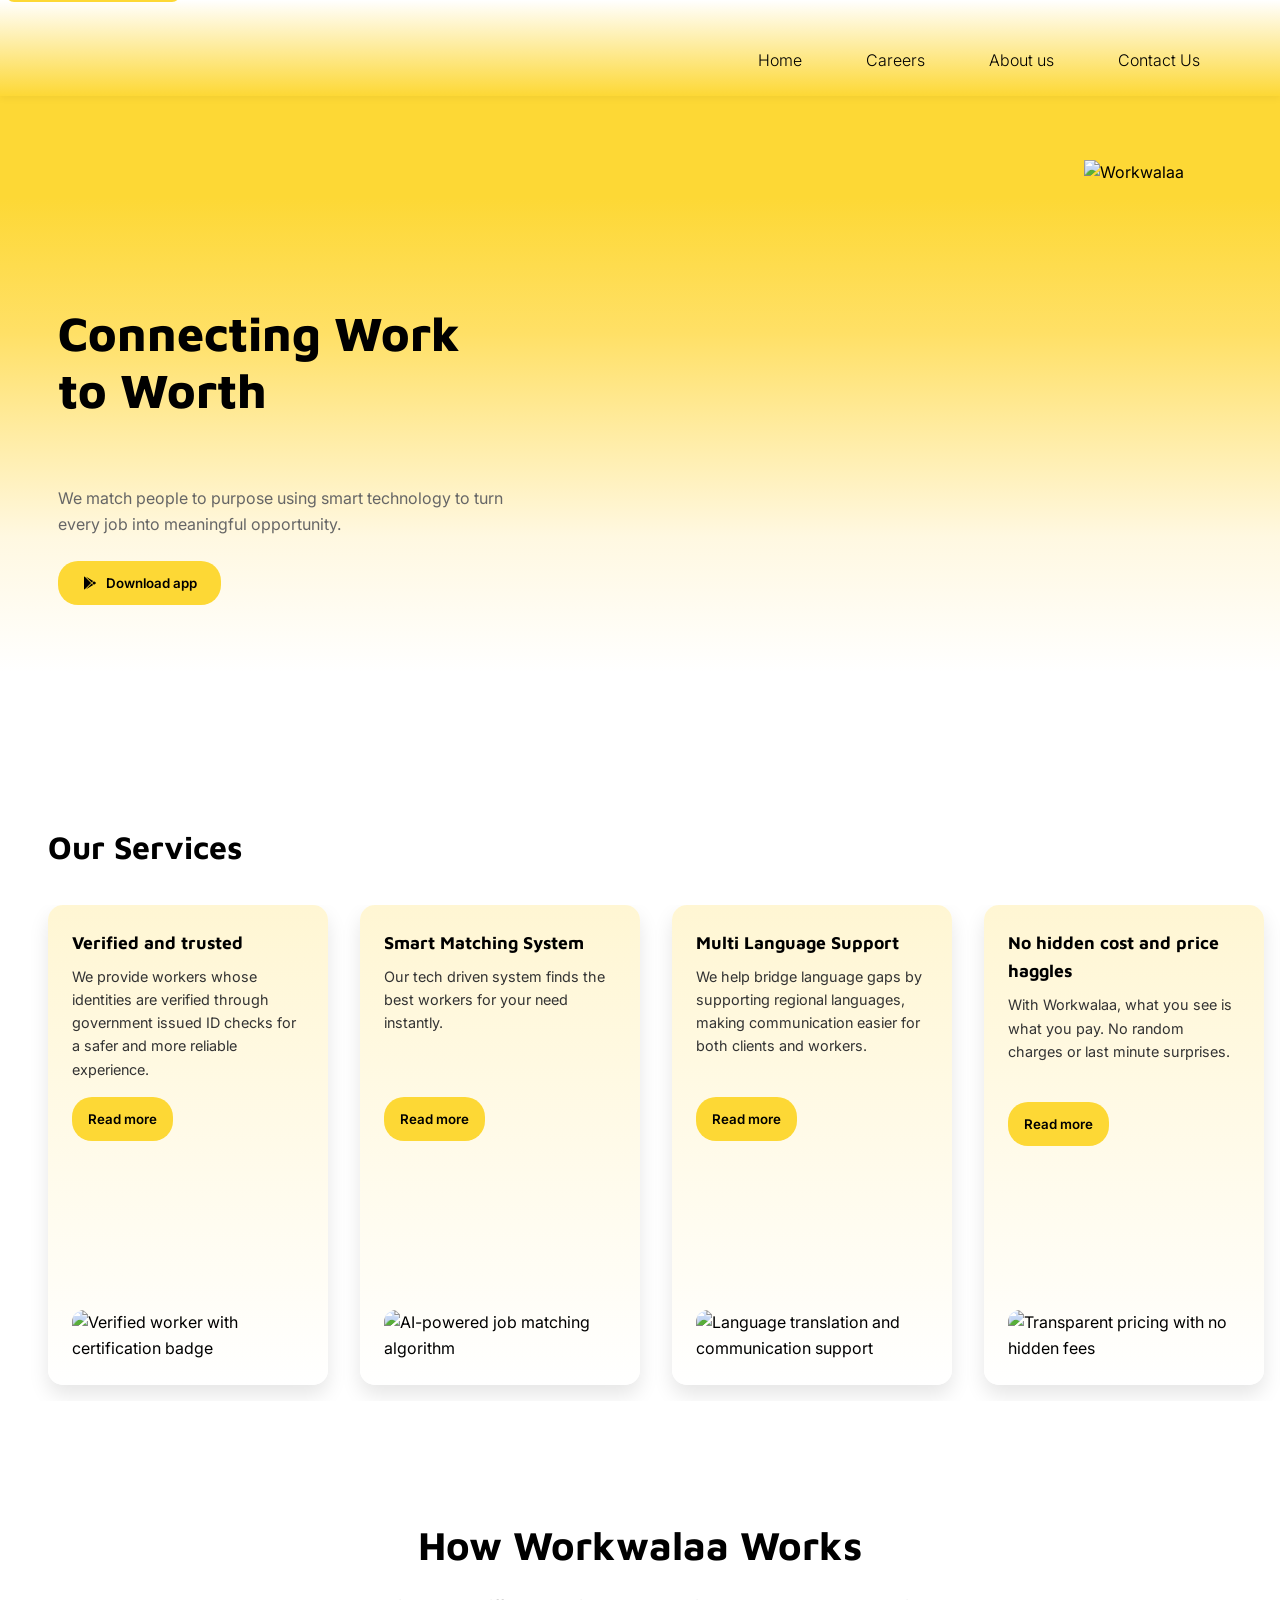
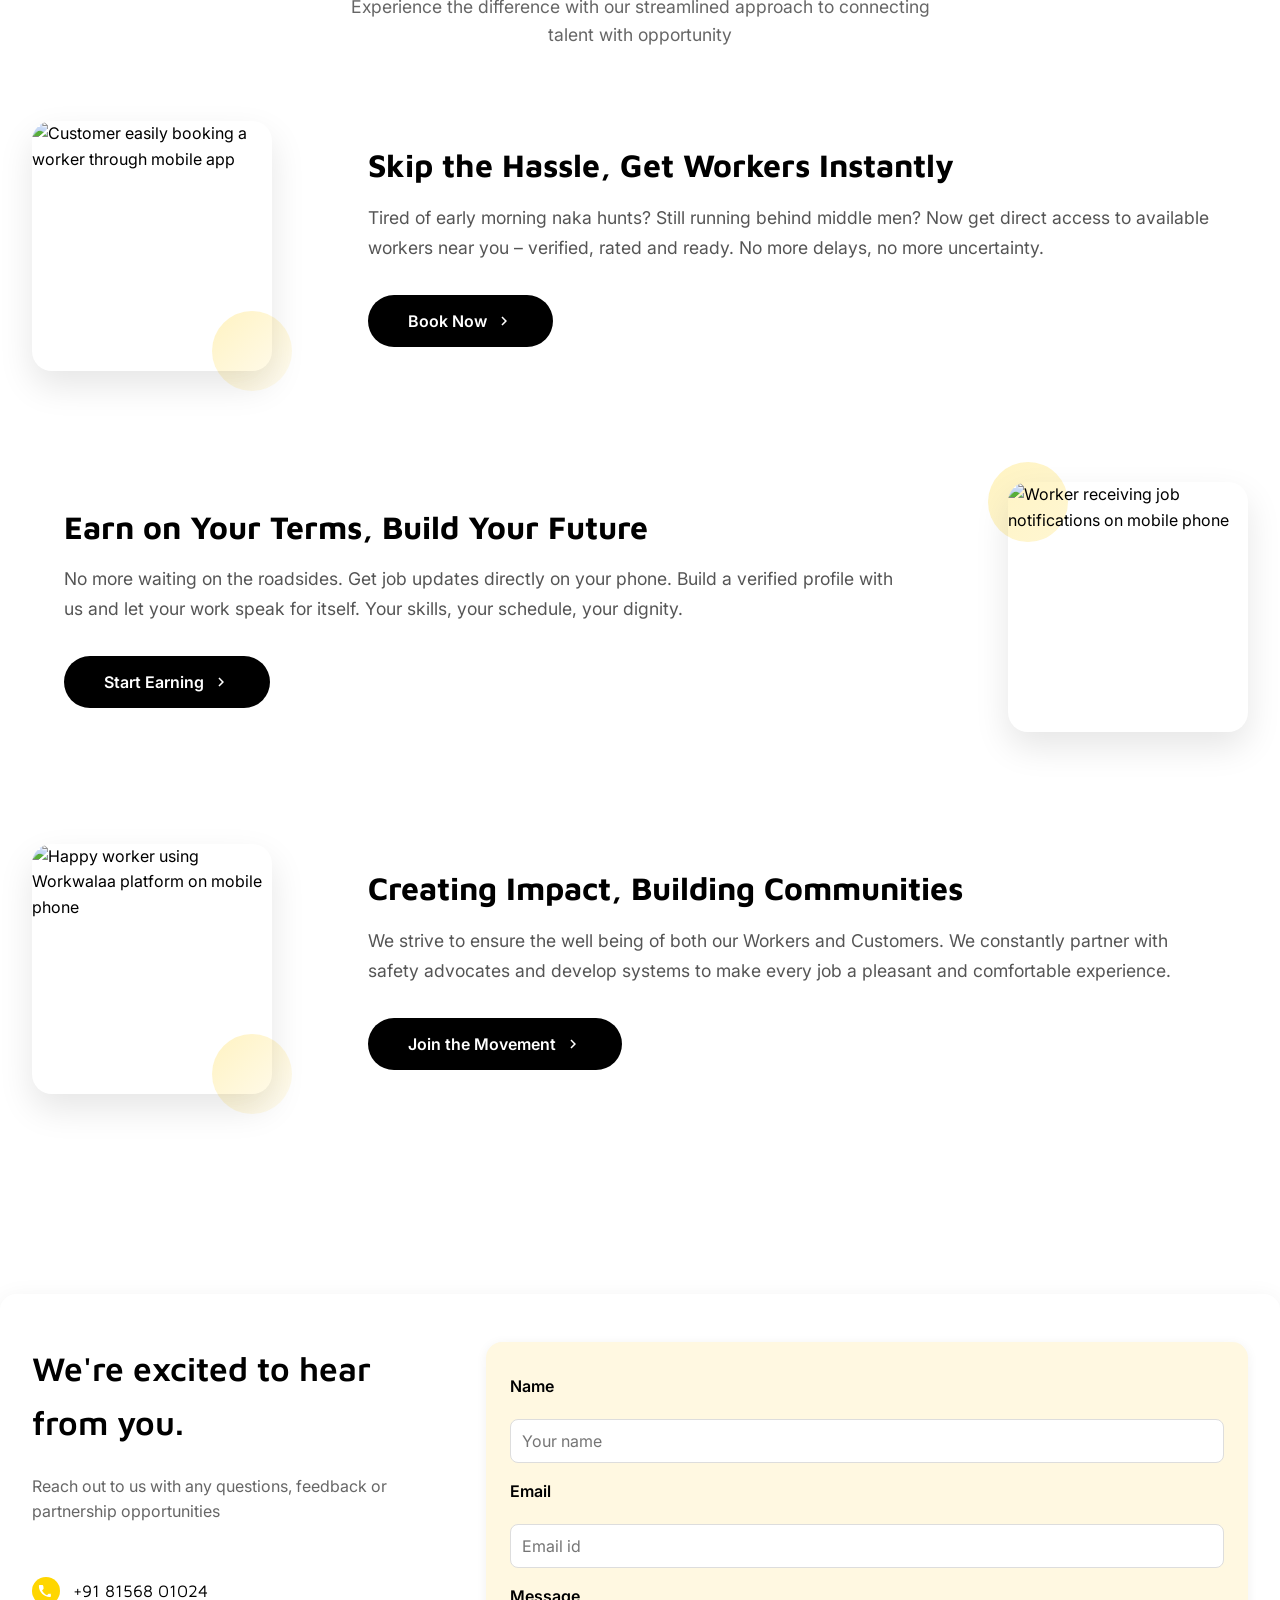
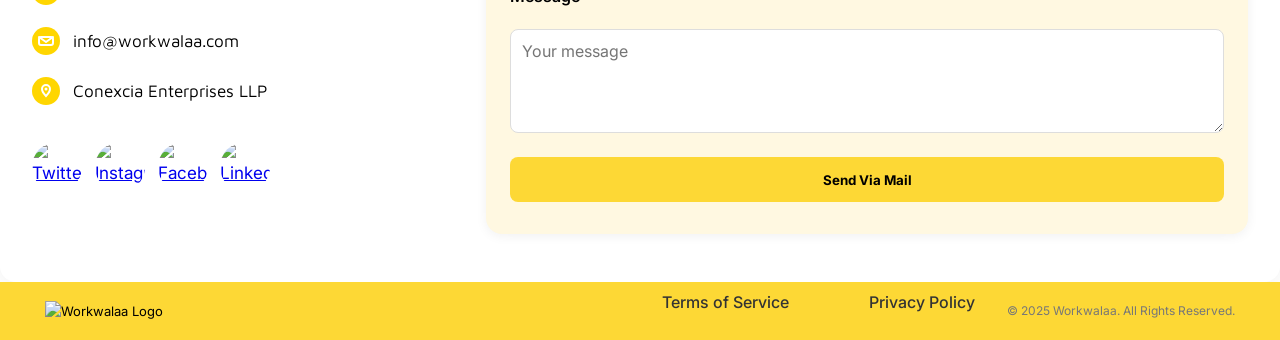
==== commit a0472634: "Merge branch 'main' of https://github.com/farhan-dqz/Workwalaa" ====
--- a/index.html
+++ b/index.html
@@ -117,23 +117,49 @@
       --shadow-lg: 0 10px 20px rgba(0,0,0,0.1);
     }
 
-    *{box-sizing:border-box}
-    body{margin:0;font:16px/1.5 system-ui,-apple-system,Segoe UI,Roboto,Ubuntu,Inter,Helvetica,Arial,sans-serif;background:radial-gradient(1200px 600px at 10% -10%, #ffffff, #ffffff);color:var(--ink)}
-    h1,h2{margin:0 0 .5rem}
-    h1{font-size:clamp(26px,3vw,36px)}
-    h2{font-size:clamp(18px,2vw,24px);color:var(--muted)}
-    p{margin:.5rem 0 1rem;color:#ffffff}
-    .wrap{max-width:1100px;margin:auto;padding:32px}
-    .grid{display:grid;gap:18px;grid-template-columns:repeat(auto-fit,minmax(280px,1fr))}
-
-    /* 1) Horizontal sliding marquee */
-    .marquee{width:100%;white-space:nowrap;overflow:hidden}
-    .marquee .line{display:inline-block; padding-left:100%; animation:marquee 18s infinite}
-    .marquee b{margin:0 1rem;color:#000000}
-@keyframes marquee {
-  0%   { transform: translateX(-100%); } /* start from left side */
-  100% { transform: translateX(0%); }   /* move fully to the right */
-}
+.slider {
+      position: relative;
+      height: 50px;
+      width: 300px;
+      overflow: hidden;
+    }
+
+    .slide-text {
+      position: absolute;
+      width: 100%;
+      text-align: left;
+      font-size: 28px;
+      font-family: "Maven Pro";
+
+      margin-left: -0.1rem;
+      opacity: 0;
+      transform: translateY(30px);
+      animation: fadeSlide 12s infinite;
+    }
+
+    .slide-text:nth-child(1) { animation-delay: 0s; }
+    .slide-text:nth-child(2) { animation-delay: 3s; }
+    .slide-text:nth-child(3) { animation-delay: 6s; }
+    .slide-text:nth-child(4) { animation-delay: 9s; }
+    .slide-text:nth-child(5) { animation-delay: 12s; }
+    .slide-text:nth-child(6) { animation-delay: 15s; }
+    .slide-text:nth-child(7) { animation-delay: 18s; }
+    .slide-text:nth-child(8) { animation-delay: 21s; }
+    .slide-text:nth-child(9) { animation-delay: 24s; }
+    .slide-text:nth-child(9) { animation-delay: 27s; }
+    .slide-text:nth-child(19) { animation-delay: 30s; }
+
+
+
+
+
+    @keyframes fadeSlide {
+      0%   { opacity: 0; transform: translateY(30px); }
+      10%  { opacity: 1; transform: translateY(0); }
+      25%  { opacity: 1; transform: translateY(0); }
+      35%  { opacity: 0; transform: translateY(-30px); }
+      100% { opacity: 0; transform: translateY(-30px); }
+    }
   .modal {
     display: none; /* Hidden by default */
     position: fixed;
@@ -311,6 +337,8 @@
   min-height: 1.0em;
   transition: all 0.3s ease-in-out; /* Smooth visual transition */
   display: flex;
+        margin-left: 1rem;
+
 }
 
 .cursor {
@@ -324,6 +352,30 @@
   0%, 100% { opacity: 1; }
   50% { opacity: 0; }
 }
+/* your existing styles stay as they are */
+
+/* --- Add only this --- */
+@media (max-width: 768px) {
+  .slider {
+    display: flex;              /* flexbox only on phones */
+    justify-content: center;    /* center horizontally */
+    align-items: center;        /* center vertically if you want */
+    text-align: center;         /* center text inside */
+      margin-left: 1rem;
+
+  }
+
+  .slide-text {
+    width: 100%;                /* span full width so text-align works */
+    text-align: center;          /* center text */
+    display: flex;               /* helps center emoji + text */
+    justify-content: center;
+          margin-left: 5rem;
+
+
+  }
+}
+
 
 
 
@@ -414,7 +466,8 @@
 
   .contact-content {
     flex-direction: column;
-    padding: 0 1rem;
+    padding: 0 0rem;
+    
   }
 }
 
@@ -650,18 +703,11 @@
       </div>
 
       <h1>Connecting Work <br>to Worth</h1>
-      
-     <!-- 1) Horizontal sliding marquee -->
-      <section class="card">
-        <div class="demo">
-          <div class="marquee" aria-label="sliding marquee">
-            <div class="line">
-              <b>Plumbing</b> • <b>Electrical</b> • <b>Carpentry</b> • <b>Welding</b> • <b>Painting</b> • <b>Masonry</b> • <b>Logistics</b> • <b>Field Support</b> 
-              <b>Plumbing</b> • <b>Electrical</b> • <b>Carpentry</b> • <b>Welding</b> • <b>Painting</b> • <b>Masonry</b> • <b>Logistics</b> • <b>Field Support</b> 
-            </div>
-          </div>
-        </div>
-      </section>
+       <div class="slider">
+    <div class="slide-text"> Construction </div>
+    <div class="slide-text"> Agriculture </div>
+    <div class="slide-text"> Helpers</div>
+    <div class="slide-text"> Roofing</div>  </div>
       <p>We match people to purpose using smart technology to turn every job into meaningful opportunity.</p>
 
       <div class="hero-buttons">
@@ -674,9 +720,11 @@
       <button class="close-btn" id="close-popup">&times;</button>
       <h2>We are launching soon </h2>
       <p>Please provide your email to get the updates</p>
-      <form onsubmit="sendEmail(event)">
+      <form onsubmit="sendEmail(event)" action="mailto:conecxia@gmail.com?subject=I like to get the early access of the app" method="post" enctype="text/plain">
     <input type="email" id="user-email" placeholder="Enter Email" autocomplete="email" required>
-    <button type="submit" class="submit-btn">Submit</button>
+<a href="mailto:conecxia@gmail.com?subject=I like to get the early access of the app">
+  <button type="button" class="submit-btn">Submit</button>
+</a>
 </form>
 
 
@@ -747,7 +795,7 @@
           <button type="button" onclick="sendViaGmail()">Send Via Mail</button>
          <div id="contact-success" role="alert" aria-live="polite">Thank you! We'll get back to you soon.</div></form>
       </div>
-      <script>
+     <script>
   function sendViaGmail() {
     const name = document.getElementById('contact-name').value;
     const email = document.getElementById('contact-email').value;
@@ -755,12 +803,22 @@
 
     const subject = encodeURIComponent("Message from Website");
     const body = encodeURIComponent(`Name: ${name}\n\nEmail: ${email}\n\nMessage:\n\n${message}`);
-    
-    const gmailURL = `https://mail.google.com/mail/?view=cm&fs=1&to=info@workwalaa.com&su=${subject}&body=${body}`;
-    
-    window.open(gmailURL, '_blank');
+
+    // Detect if user is on mobile
+    const isMobile = /Mobi|Android|iPhone|iPad/i.test(navigator.userAgent);
+
+    if (isMobile) {
+      // On phones → open Gmail app (mailto)
+      const mailtoURL = `mailto:info@workwalaa.com?subject=${subject}&body=${body}`;
+      window.location.href = mailtoURL;
+    } else {
+      // On desktop → open Gmail website as before
+      const gmailURL = `https://mail.google.com/mail/?view=cm&fs=1&to=info@workwalaa.com&su=${subject}&body=${body}`;
+      window.open(gmailURL, '_blank');
+    }
   }
 </script>
+
 
     </section>
   </main>
@@ -776,7 +834,6 @@
 
     <!-- Right: Links -->
     <nav class="footer-section footer-links" aria-label="Footer navigation">
-      <a href="#contact">FAQ</a>
 <!-- Trigger Button -->
 <a href="#" id="termsBtn">Terms of Service</a>
 <div id="termsModal" class="modal">
@@ -1113,19 +1170,30 @@
     });
   </script>
 
-  <script>
+<script>
 function sendEmail(event) {
-    event.preventDefault(); // Prevent form from refreshing
+    event.preventDefault(); // Prevent form refresh
     const userEmail = document.getElementById("user-email").value;
 
     const subject = "I would like to install the beta version of app";
-    const body = `Hello,\n\nMy email: ${userEmail}\n\nI would like to install the beta version of the app.`;
-
-    const mailtoLink = `mailto:conecxia@gmail.com?subject=${encodeURIComponent(subject)}&body=${encodeURIComponent(body)}`;
-
-    window.location.href = mailtoLink;
+    const body = `Hello,%0D%0A%0D%0AMy email: ${encodeURIComponent(userEmail)}%0D%0A%0D%0AI would like to install the beta version of the app.`;
+
+    // Detect if user is on mobile
+    const isMobile = /Android|iPhone|iPad|iPod/i.test(navigator.userAgent);
+
+    if (isMobile) {
+        // On mobile → open Gmail app using mailto
+        window.location.href = `mailto:conecxia@gmail.com?subject=${encodeURIComponent(subject)}&body=${body}`;
+    } else {
+        // On PC → open Gmail Web directly
+        window.open(
+          `https://mail.google.com/mail/?view=cm&fs=1&to=conecxia@gmail.com&su=${encodeURIComponent(subject)}&body=${body}`,
+          "_blank"
+        );
+    }
 }
 </script>
+
 
 
 </body>
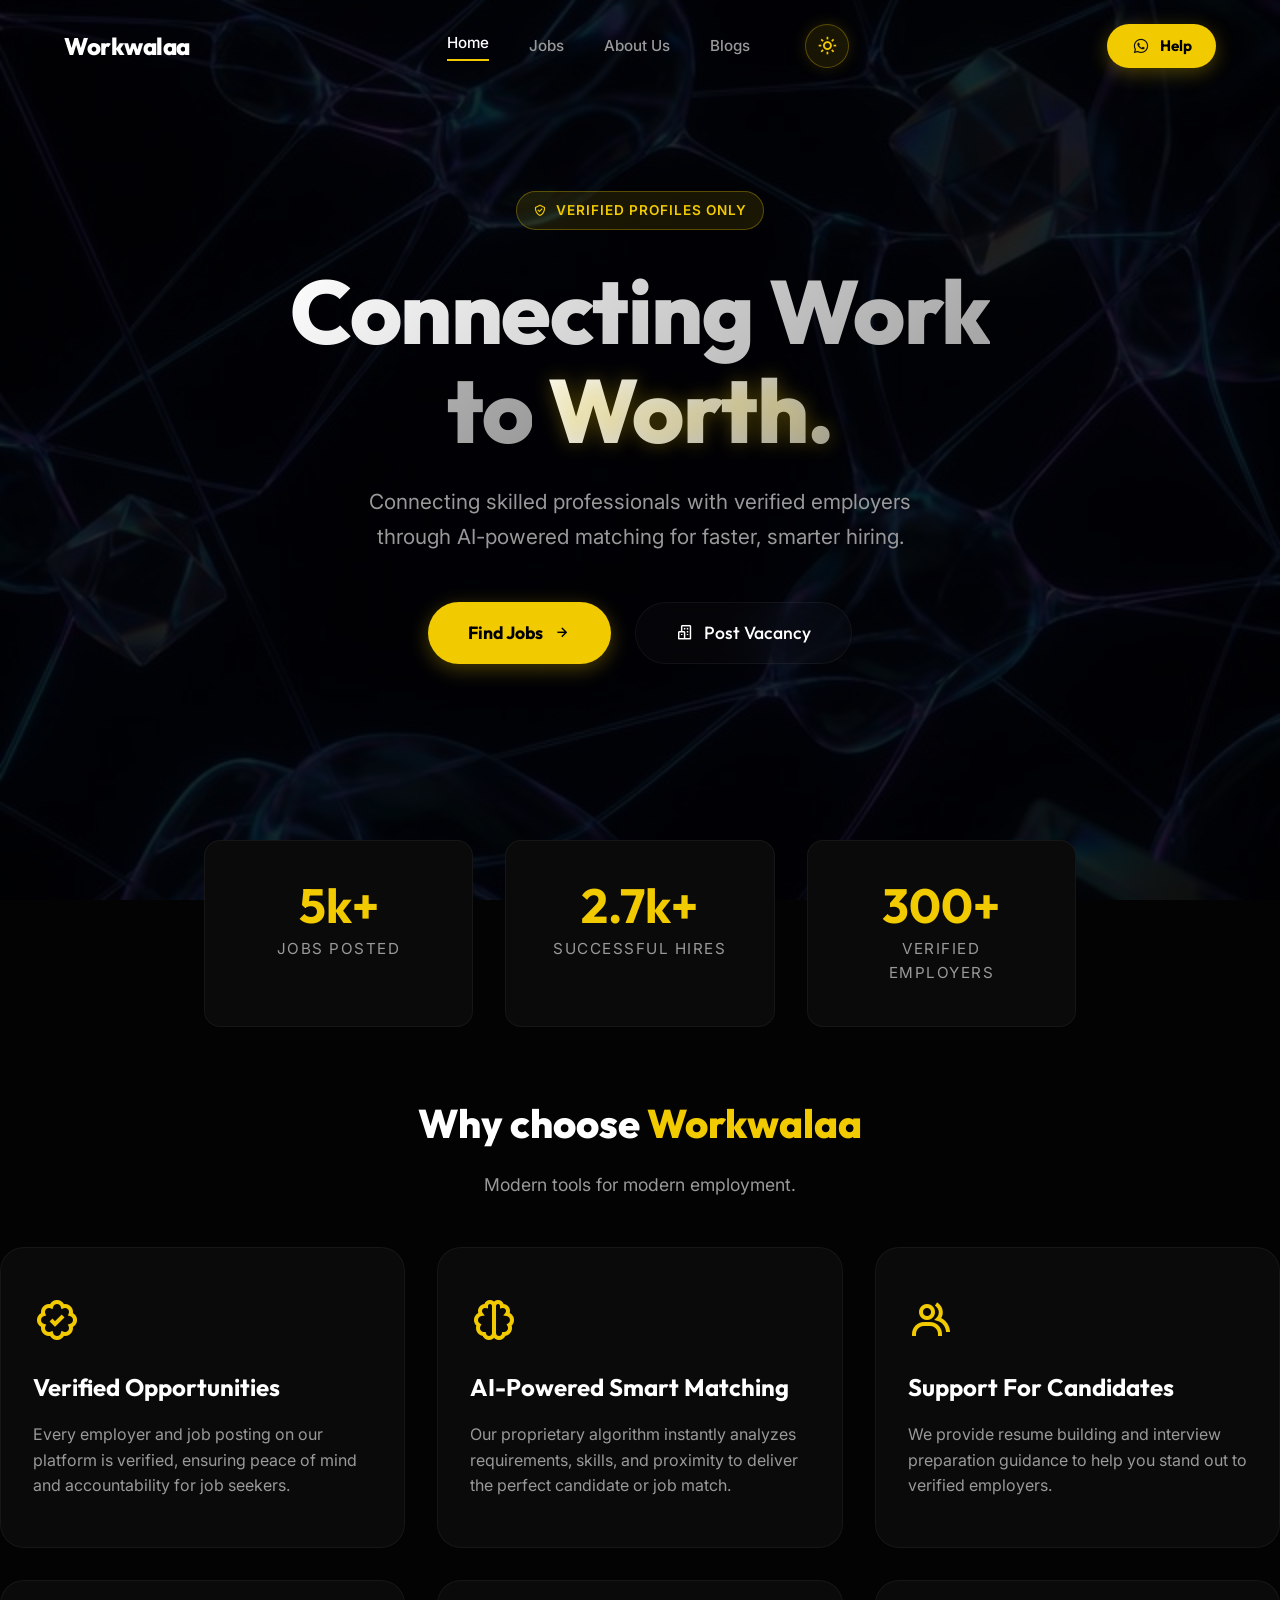
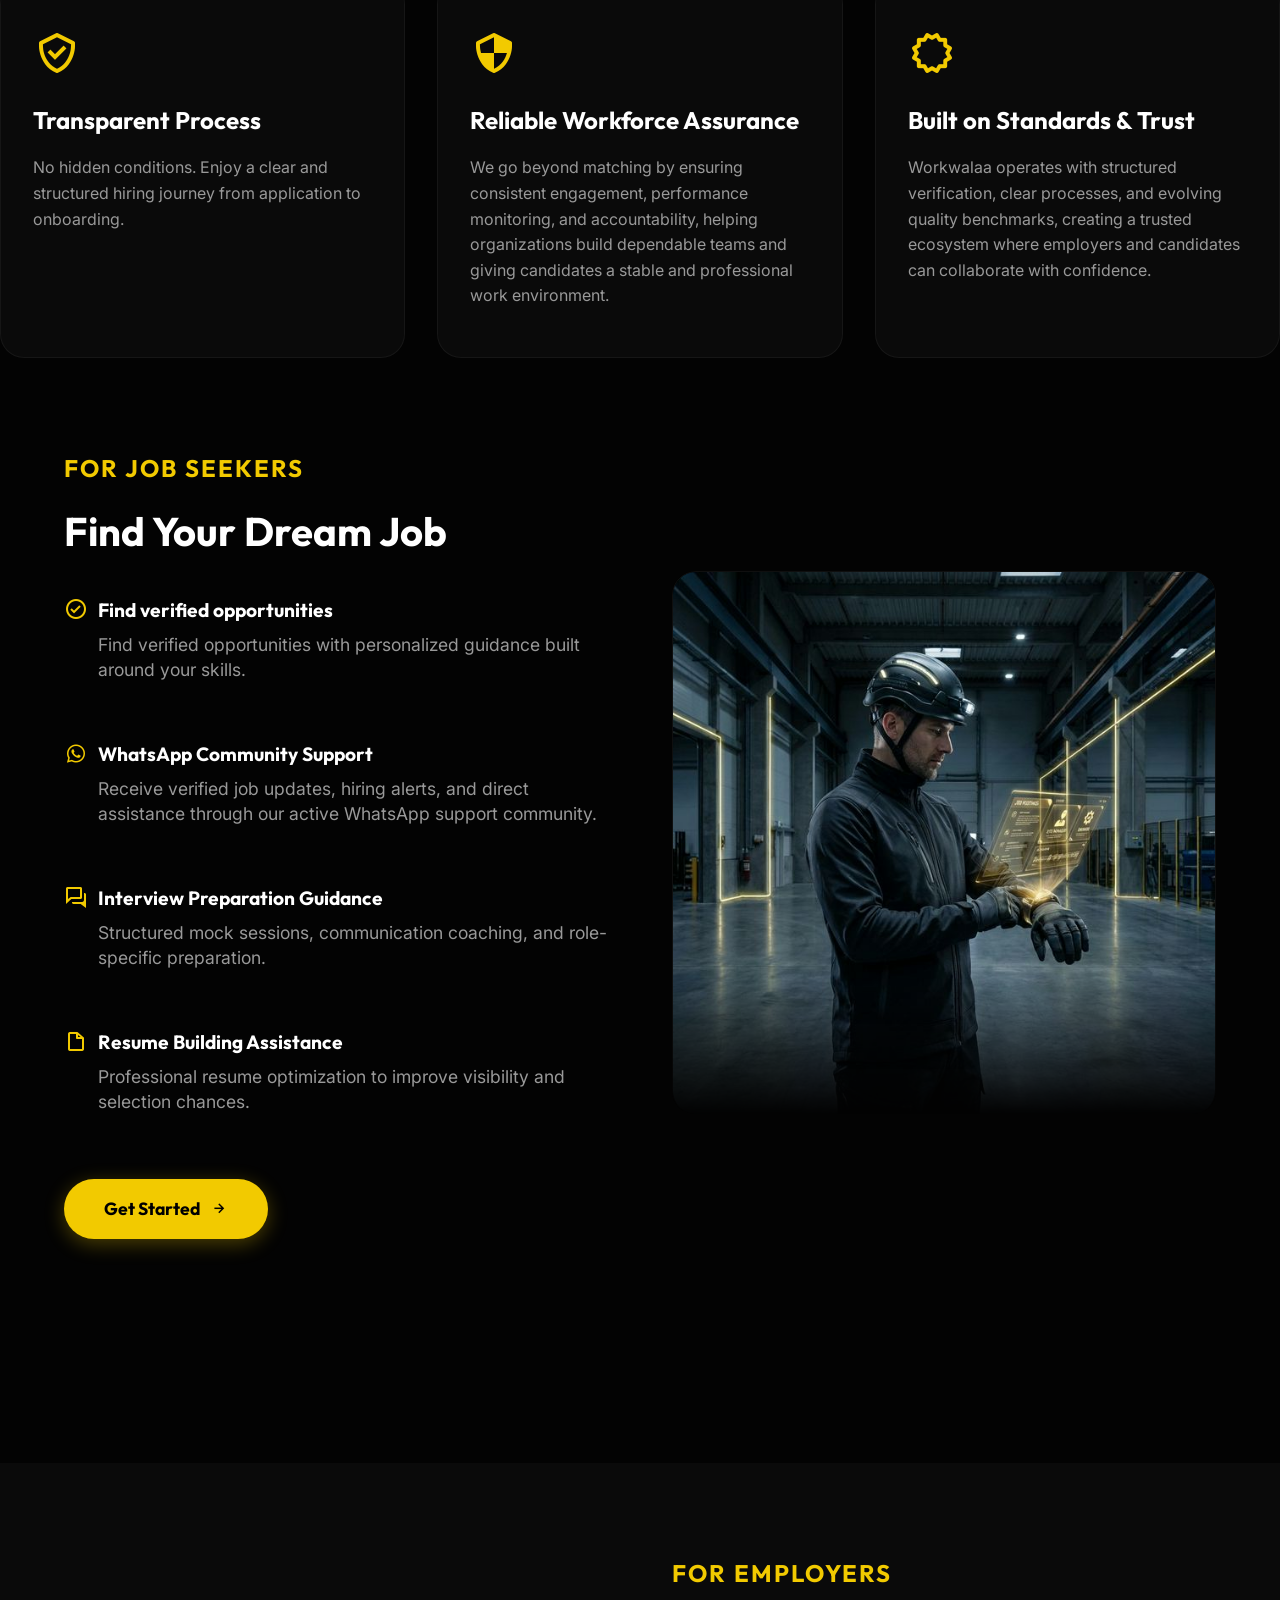
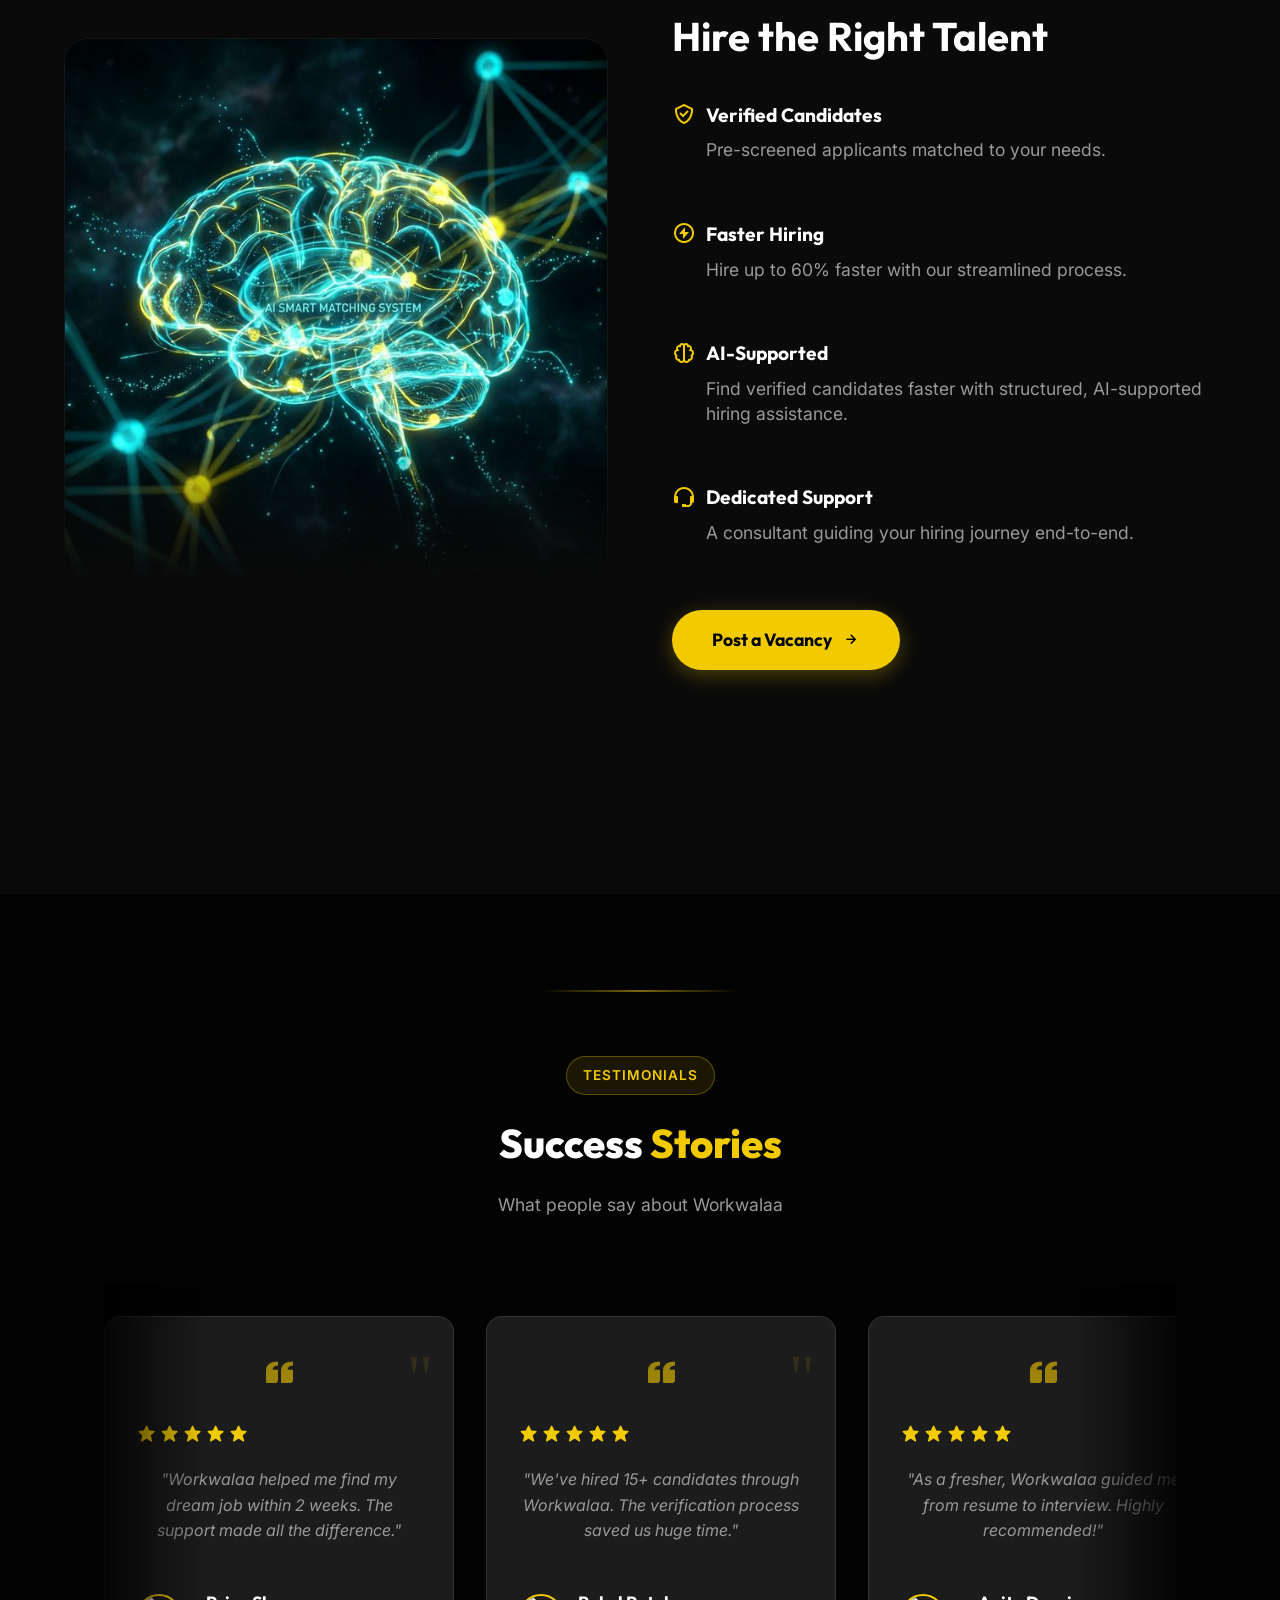
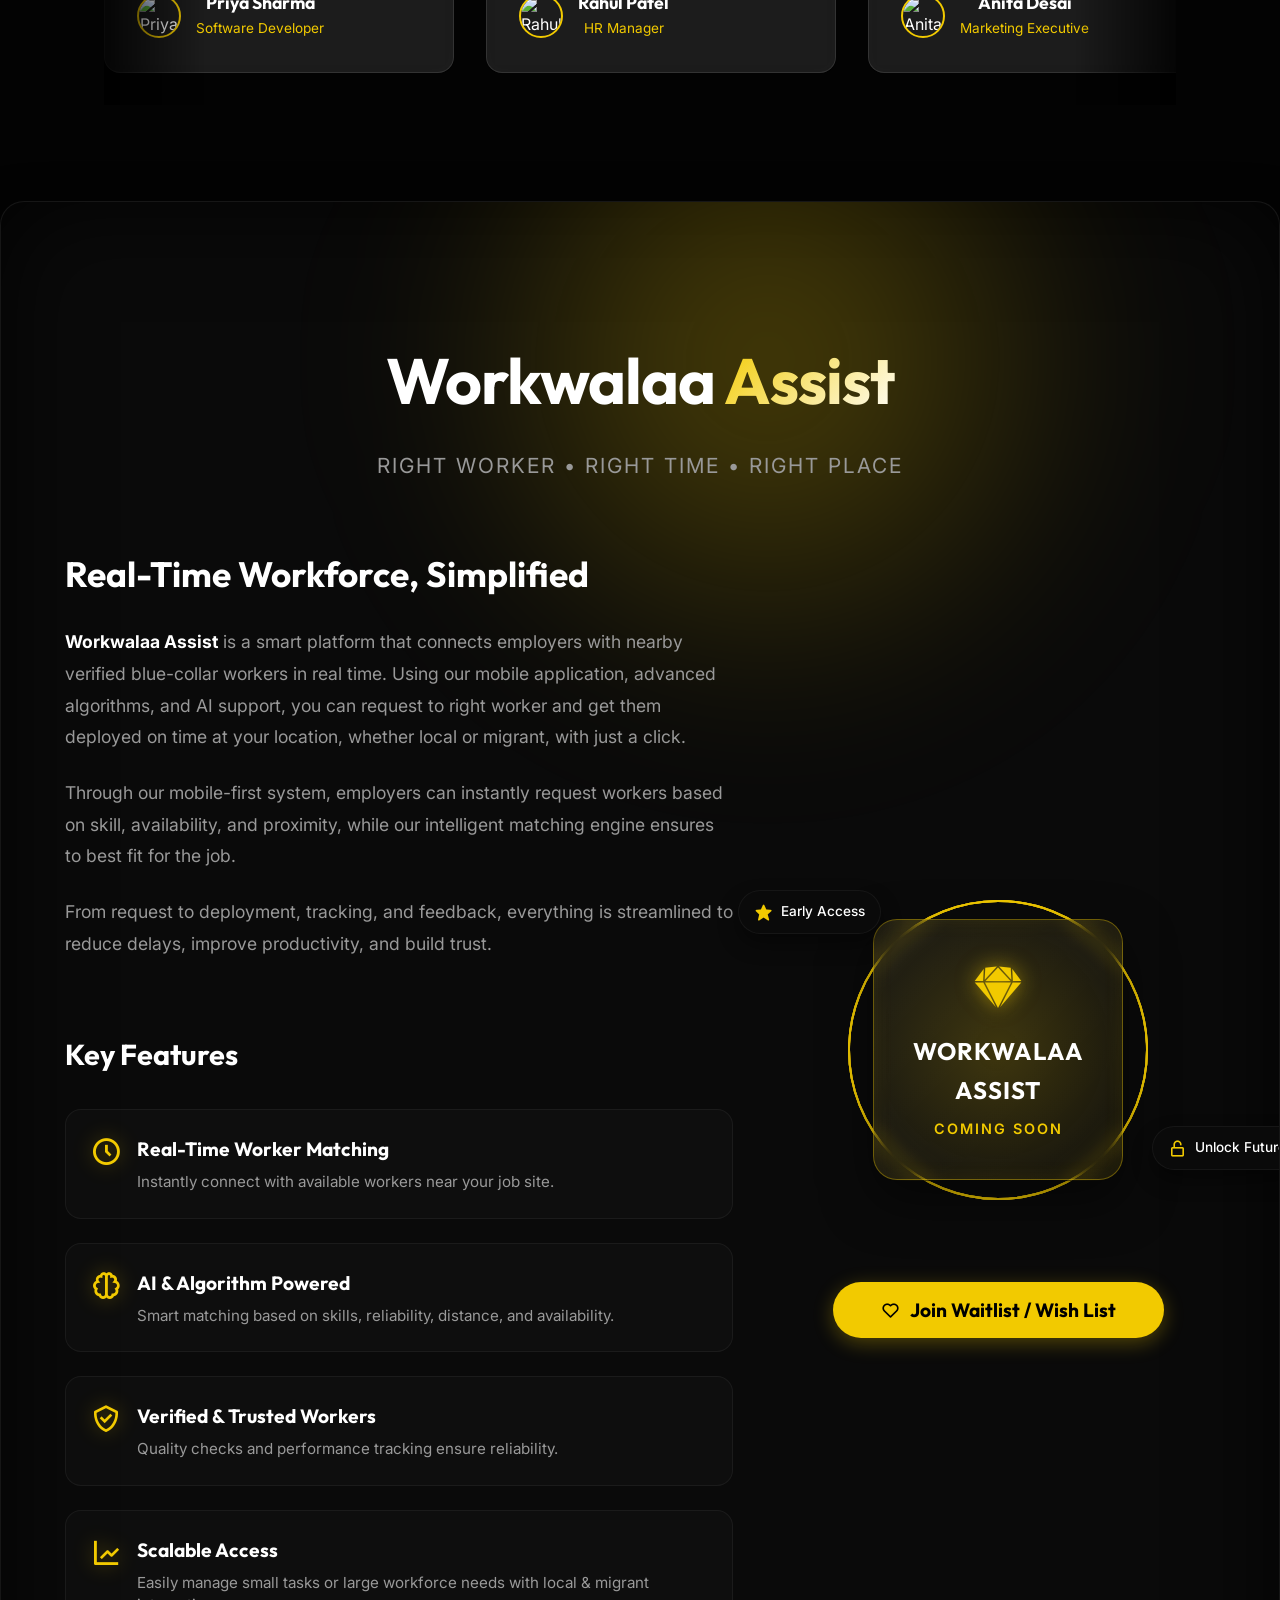
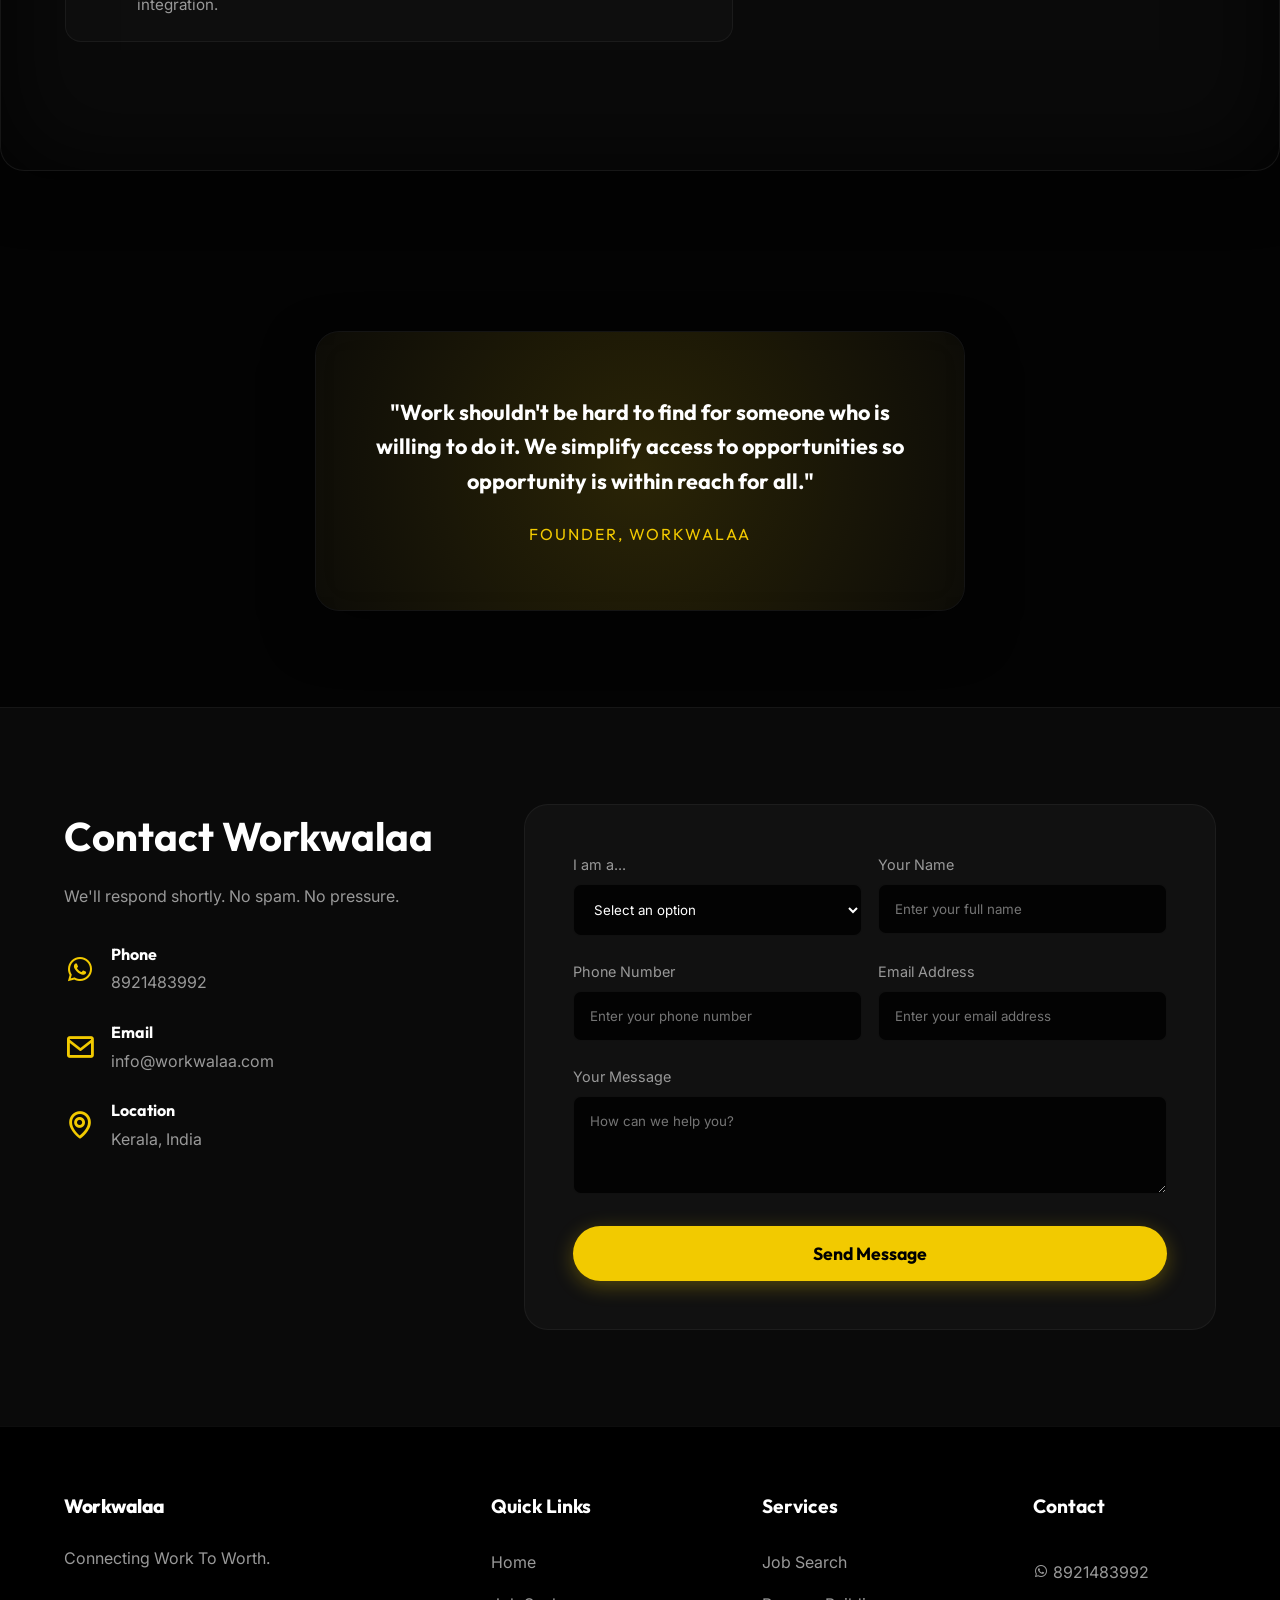
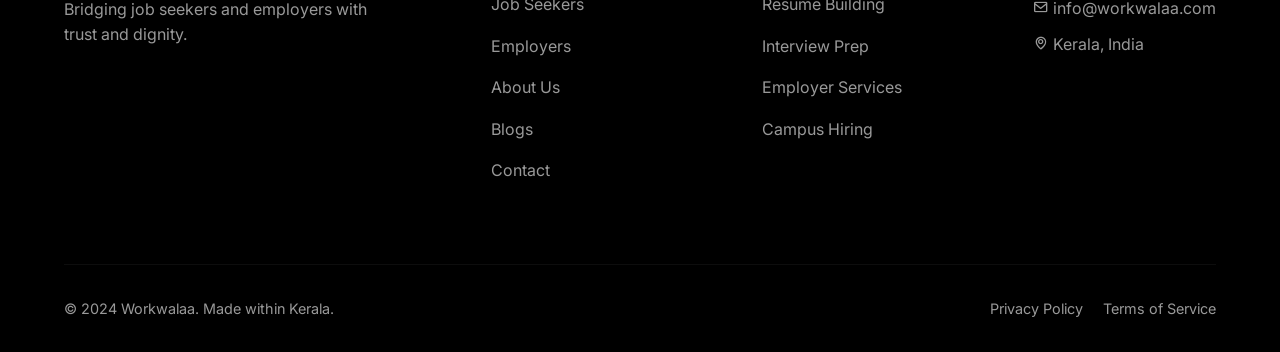
==== commit cb499e79: "Improve website with sliding testimonials, light theme fixes, and mobile optimization - Add sliding " ====
--- a/index.html
+++ b/index.html
@@ -1,1200 +1,121 @@
 <!DOCTYPE html>
 <html lang="en">
+
 <head>
-  <!-- Google tag (gtag.js) -->
-<script async src="https://www.googletagmanager.com/gtag/js?id=G-MTQS6MNV51"></script>
-<script>
-  window.dataLayer = window.dataLayer || [];
-  function gtag(){dataLayer.push(arguments);}
-  gtag('js', new Date());
+  <!-- Basic Meta Tags -->
+  <meta charset="UTF-8" />
+  <meta name="viewport" content="width=device-width, initial-scale=1.0" />
+  <title>Workwalaa - Smart Recruitment</title>
 
-  gtag('config', 'G-MTQS6MNV51');
-</script>
+  <meta name="description"
+    content="A smart job-matching platform for migrant and local workers. Find or offer work quickly, reliably, and with dignity across India.">
 
-  <meta charset="UTF-8" />
-  <meta name="viewport" content="width=device-width, initial-scale=1.0"/>
- <meta name="description" content="A smart job-matching platform for migrant and local workers. Find or offer work quickly, reliably, and with dignity across India.">
-<meta property="og:title" content="Workwalaa – Your Work, Your Way">
-<meta name="twitter:title" content="Workwalaa – Your Work, Your Way">
+  <!-- Modern Fonts -->
+  <link rel="preconnect" href="https://fonts.googleapis.com">
+  <link rel="preconnect" href="https://fonts.gstatic.com" crossorigin>
+  <link
+    href="https://fonts.googleapis.com/css2?family=Outfit:wght@300;400;600;800&family=Inter:wght@400;500;700&display=swap"
+    rel="stylesheet">
 
-  
-  <!-- SEO Meta Tags -->
-  <title>Workwalaa</title>
-  <link rel="icon" type="image/png" href="assets/appicon.png" />
+  <!-- Boxicons for modern icons -->
+  <link href='https://unpkg.com/boxicons@2.1.4/css/boxicons.min.css' rel='stylesheet'>
 
-  <meta name="description" content="Workwalaa connects migrant and local workers with job opportunities in India through smart technology. Find verified workers instantly or build your career with dignity.">
-  <meta name="keywords" content="jobs, workers, India, employment, migrant workers, verified workers, job platform, work opportunities">
-  <meta name="author" content="Workwalaa">
-  
-  <!-- Social & Structured Data (Unchanged) -->
-  <meta property="og:title" content="Workwalaa - Connecting Work To Worth">
-  <meta property="og:description" content="Smart technology platform connecting workers with opportunities in India">
-  <meta property="og:image" content="https://i.ibb.co/7dKvTqvZ/Untitled-design-7.png">
-  <meta property="og:url" content="https://workwalaa.com">
-  <meta property="og:type" content="website">
-  <meta name="twitter:card" content="summary_large_image">
-  <meta name="twitter:title" content="Workwalaa - Connecting Work To Worth">
-  <meta name="twitter:description" content="Smart technology platform connecting workers with opportunities in India">
-  <meta name="twitter:image" content="https://i.ibb.co/7dKvTqvZ/Untitled-design-7.png">
-  <script type="application/ld+json">
-{
-  "@context": "https://schema.org",
-  "@graph": [
-    {
-      "@type": "Organization",
-      "@id": "https://workwalaa.com/#organization",
-      "name": "Workwalaa",
-      "url": "https://workwalaa.com",
-      "logo": "https://i.ibb.co/7dKvTqvZ/Untitled-design-7.png",
-      "description": "Connecting migrant and local workers with job opportunities in India",
-      "email": "info@workwalaa.com",
-      "telephone": "+91-81568-01024",
-      "sameAs": [
-        "https://x.com/workwalaa_app",
-        "https://www.facebook.com/profile.php?id=61578621201819",
-        "https://www.linkedin.com/company/workwalaa/",
-        "https://www.instagram.com/workwalaa_app/"
-      ],
-      "contactPoint": {
-        "@type": "ContactPoint",
-        "telephone": "+91-81568-01024",
-        "contactType": "customer service",
-        "email": "info@workwalaa.com"
-      }
-    },
-    {
-      "@type": "WebSite",
-      "@id": "https://workwalaa.com/#website",
-      "url": "https://workwalaa.com",
-      "name": "Workwalaa",
-      "publisher": {
-        "@id": "https://workwalaa.com/#organization"
-      },
-      "inLanguage": "en"
-    },
-    {
-      "@type": "WebPage",
-      "@id": "https://workwalaa.com/#webpage",
-      "url": "https://workwalaa.com",
-      "name": "Workwalaa - Connecting Work to Worth",
-      "description": "Smart platform connecting local and migrant workers in India with verified jobs and fair pay.",
-      "isPartOf": {
-        "@id": "https://workwalaa.com/#website"
-      },
-      "about": {
-        "@id": "https://workwalaa.com/#organization"
-      },
-      "inLanguage": "en"
-    }
-  ]
-}
-</script>
+  <!-- Separated CSS Files -->
+  <link rel="stylesheet" href="css/styles.css">
+  <link rel="stylesheet" href="css/theme.css">
+  <link rel="stylesheet" href="css/assist.css">
+  <link rel="stylesheet" href="css/animations.css">
 
-
-  <!-- Preload Critical Resources -->
-  <link rel="preload" href="https://fonts.googleapis.com/css2?family=Inter:wght@400;600;700&family=Maven+Pro:wght@400;700&display=swap" as="style">
-  <link href="https://fonts.googleapis.com/css2?family=Inter:wght@400;600;700&family=Maven+Pro:wght@400;700&display=swap" rel="stylesheet">
-  <link href="https://fonts.googleapis.com/css2?family=Montserrat:wght@400;600&display=swap" rel="styleshee">
-  <style>
-    /* --------------- CSS Custom Properties --------------- */
-    :root {
-      --primary-yellow: #fdd835;
-      --secondary-yellow: #ffe066;
-      --light-yellow: #fff8e1;
-      --text-dark: #000;
-      --text-gray: #666;
-      --text-light-gray: #888;
-      --white: #fff;
-      --spacing-sm: 1rem;
-      --spacing-md: 2rem;
-      --spacing-lg: 3rem;
-      --spacing-xl: 4rem;
-      --border-radius: 8px;
-      --border-radius-lg: 16px;
-      --transition: all 0.3s ease;
-      --shadow-sm: 0 2px 8px rgba(0,0,0,0.05);
-      --shadow-md: 0 4px 24px rgba(0,0,0,0.06);
-      --shadow-lg: 0 10px 20px rgba(0,0,0,0.1);
-    }
-
-.slider {
-      position: relative;
-      height: 50px;
-      width: 300px;
-      overflow: hidden;
-    }
-
-    .slide-text {
-      position: absolute;
-      width: 100%;
-      text-align: left;
-      font-size: 28px;
-      font-family: "Maven Pro";
-
-      margin-left: -0.1rem;
-      opacity: 0;
-      transform: translateY(30px);
-      animation: fadeSlide 12s infinite;
-    }
-
-    .slide-text:nth-child(1) { animation-delay: 0s; }
-    .slide-text:nth-child(2) { animation-delay: 3s; }
-    .slide-text:nth-child(3) { animation-delay: 6s; }
-    .slide-text:nth-child(4) { animation-delay: 9s; }
-    .slide-text:nth-child(5) { animation-delay: 12s; }
-    .slide-text:nth-child(6) { animation-delay: 15s; }
-    .slide-text:nth-child(7) { animation-delay: 18s; }
-    .slide-text:nth-child(8) { animation-delay: 21s; }
-    .slide-text:nth-child(9) { animation-delay: 24s; }
-    .slide-text:nth-child(9) { animation-delay: 27s; }
-    .slide-text:nth-child(19) { animation-delay: 30s; }
-
-
-
-
-
-    @keyframes fadeSlide {
-      0%   { opacity: 0; transform: translateY(30px); }
-      10%  { opacity: 1; transform: translateY(0); }
-      25%  { opacity: 1; transform: translateY(0); }
-      35%  { opacity: 0; transform: translateY(-30px); }
-      100% { opacity: 0; transform: translateY(-30px); }
-    }
-  .modal {
-    display: none; /* Hidden by default */
-    position: fixed;
-    z-index: 1000;
-    padding-top: 40px;
-    left: 0;
-    top: 0;
-    width: 100%;
-    height: 100%;
-    overflow-y: auto;
-    background-color: rgba(0, 0, 0, 0.7);
-  }
-  /* Modal content */
-  .modal-content {
-    background-color: #fff;
-    margin: auto;
-    padding: 20px;
-    border-radius: 10px;
-    width: 90%;
-    max-width: 800px;
-  }
-  .modal h1, .modal h2 {
-    color: #333;
-  }
-  .close {
-    color: #aaa;
-    float: right;
-    font-size: 28px;
-    font-weight: bold;
-    cursor: pointer;
-  }
-  .close:hover {
-    color: black;
-  }
-  .close2 {
-    color: #aaa;
-    float: right;
-    font-size: 28px;
-    font-weight: bold;
-    cursor: pointer;
-  }
-  .close2:hover {
-    color: black;
-  }
-    /* --------------- Base reset & Defaults --------------- */
-    html { scroll-behavior: smooth; font-size: 16px; }
-    * { margin: 0; padding: 0; box-sizing: border-box; font-family: 'Inter', sans-serif; }
-    h1, h2, h3, h4, h5, h6 { font-family: 'Maven Pro', sans-serif !important; }
-    body { background: var(--white); color: var(--text-dark); line-height: 1.6; }
-    a, button { transition: var(--transition); }
-    img { max-width: 100%; height: auto; display: block; }
-    button { cursor: pointer; min-height: 44px; min-width: 44px; }
-    
-    /* --------------- Accessibility & Utility --------------- */
-    .skip-link { position: absolute; top: -40px; left: 6px; background: var(--primary-yellow); color: var(--text-dark); padding: 8px; text-decoration: none; border-radius: var(--border-radius); z-index: 1001; font-weight: 600; }
-    .skip-link:focus { top: 6px; }
-    .error-message { background: #fee; color: #c33; padding: 0.75rem; border-radius: var(--border-radius); margin-bottom: var(--spacing-sm); border: 1px solid #fcc; display: none; }
-    #contact-success { display: none; color: green; margin-top: var(--spacing-sm); font-weight: 600; font-size: 1.07rem; text-align: center; }
-    
- /* --------------- Fade in --------------- */
-    .fade-in-section {
-  opacity: 0;
-  transform: translateY(30px);
-  transition: opacity 1.0s ease-out, transform 1.0s ease-out;
-  will-change: opacity, transform;
-}
-
-.fade-in-section.is-visible {
-  opacity: 1;
-  transform: none;
-}
-
-    /* --------------- Header --------------- */
-    header { background: linear-gradient(#ffffff, #fdd835); padding: 0rem var(--spacing-xl); display: flex; justify-content: space-between; align-items: center; position: fixed; top: 0; left: 0; width: 100%; z-index: 1000; box-shadow: var(--shadow-sm); height: 96px; }
-    header .logo img { height: 170px; }
-    nav { display: flex; align-items: flex-end; height: 100%; padding-bottom: var(--spacing-sm); }
-    nav a {
-  margin-left: var(--spacing-md);
-  text-decoration: none;
-  color: var(--text-dark);
-  font-weight: 300;
-  font-size: 1rem;
-  padding: 0.4rem 1rem;
-  border-radius: 999px; /* Pill-shaped */
-  transition: all 0.3s ease;
-}
-
-nav a:hover,
-nav a:focus {
-  background-color: white;
-  color: black;
-  outline: none;
-}
-
-
-    .menu-toggle { display: none; font-size: 2rem; background: none; border: none; color: var(--text-dark); margin-left: var(--spacing-sm); align-self: flex-end; margin-bottom: var(--spacing-sm); }
-    
-    /* --------------- Main Content & Hero --------------- */
-  
-    main { padding-top: 96px; }
-    .hero { background: linear-gradient(to bottom, var(--primary-yellow) 0%, var(--primary-yellow) 15%, var(--secondary-yellow) 35%, var(--light-yellow) 65%, var(--white) 85%, var(--white) 100%); padding: var(--spacing-xl) 6rem; display: flex; justify-content: space-between; align-items: center; flex-wrap: wrap; min-height: 600px; }
-    .hero-text { max-width: 50%; flex-shrink: 0; margin-left: -37.8px; }
-    .hero-text h1 { font-size: 3rem;  font-weight: 800; line-height: 1.2; }
-    .hero-text p { font-size: 1rem; margin-top: var(--spacing-sm); max-width: 450px; color: var(--text-gray); }
-    .hero-buttons { margin-top: 1.5rem; justify-content: baseline; display: flex; gap: var(--spacing-sm); }
-    .hero-buttons button { padding: 0.75rem 1.5rem; border-radius: 20px; font-weight: 600; display: flex; align-items: center; gap: 0.5rem; background: var(--primary-yellow); border: none; color: var(--text-dark); text-decoration: none; }
-    .hero-buttons button:hover, .hero-buttons button:focus { background: var(--secondary-yellow); transform: translateY(-2px); box-shadow: var(--shadow-md); }
-    .hero-image { flex-shrink: 0; display: flex; align-items: center; justify-content: center; max-width: 50%; }
-    .hero-image img { height: 550px; object-fit: contain; }
-    
-
-    @media (max-width: 768px) {
-  main {
-    padding-top: 100px;
-  }
-
-  .hero {
-    background: linear-gradient(to bottom, var(--primary-yellow) 0%, var(--primary-yellow) 15%, var(--secondary-yellow) 35%, var(--light-yellow) 55%, var(--white) 75%, var(--white) 100%);
-    padding: var(--spacing-xl) 2rem; /* smaller horizontal padding for phone */
-    display: flex;
-    flex-direction: column; /* stack vertically */
-    justify-content: center;
-    align-items: center;
-    text-align: center;
-    min-height: 600px;
-  }
-
-  .hero-text {
-  text-align: center; /* Center all inner content including slideshow */
-  max-width: 700px;
-  margin: 0 auto;
-}
-
-  .hero-text h1 {
-    font-size: 2.2rem;
-    font-weight: 800;
-    line-height: 1.2;
-  }
-
-  .hero-text p {
-    font-size: 1rem;
-    margin-top: var(--spacing-sm);
-    max-width: 100%;
-    color: var(--text-gray);
-  }
-
-  .hero-buttons {
-    margin-top: 1.5rem;
-    justify-content: center;
-    display: flex;
-    gap: var(--spacing-sm);
-    flex-wrap: wrap;
-  }
-
-  .hero-image {
-    margin-top: 2rem;
-    display: flex;
-    align-items: center;
-    justify-content: center;
-    max-width: 100%;
-  }
-
-  .hero-image img {
-    height: 320px;
-    object-fit: contain;
-  }
-}
-
-.sliding-text-wrapper {
-  font-family: 'Maven+Pro';
-  font-size: 2rem; /* Increased size */
-  font-weight: 600;
-  color: #000;
-  margin-bottom: 0.5rem;
-  min-height: 1.0em;
-  transition: all 0.3s ease-in-out; /* Smooth visual transition */
-  display: flex;
-        margin-left: 1rem;
-
-}
-
-.cursor {
-  font-weight: 400;
-  font-size: 2rem;
-  color: #000;
-  animation: blink 1.5s infinite;
-}
-
-@keyframes blink {
-  0%, 100% { opacity: 1; }
-  50% { opacity: 0; }
-}
-/* your existing styles stay as they are */
-
-/* --- Add only this --- */
-@media (max-width: 768px) {
-  .slider {
-    display: flex;              /* flexbox only on phones */
-    justify-content: center;    /* center horizontally */
-    align-items: center;        /* center vertically if you want */
-    text-align: center;         /* center text inside */
-      margin-left: 1rem;
-
-  }
-
-  .slide-text {
-    width: 100%;                /* span full width so text-align works */
-    text-align: center;          /* center text */
-    display: flex;               /* helps center emoji + text */
-    justify-content: center;
-          margin-left: 5rem;
-
-
-  }
-}
-
-
-
-
-
-    /* --------------- Services (Flip Cards) --------------- */
-    .services { padding: var(--spacing-lg) 0; }
-    .services h2 { font-size: 2rem; font-weight: 700; margin: 0 var(--spacing-lg) var(--spacing-md); }
-    .card-container-wrapper { position: relative; left: 50%; right: 50%; margin-left: -50vw; margin-right: -50vw; width: 100vw; overflow-x: auto; -webkit-overflow-scrolling: touch; padding: 0 var(--spacing-lg) var(--spacing-sm); scrollbar-width: none; }
-    .card-container-wrapper::-webkit-scrollbar { display: none; }
-    .card-container { display: flex; flex-wrap: nowrap; gap: var(--spacing-md); scroll-snap-type: x mandatory; transition: transform 0.3s; }
-    .css-card { flex: 0 0 auto; scroll-snap-align: start; min-width: 280px; max-width: 320px; height: 480px; perspective: 1000px; }
-    .css-card-inner { position: relative; width: 100%; height: 100%; transition: transform 0.6s; transform-style: preserve-3d; }
-    .css-card:hover .css-card-inner, .css-card:focus-within .css-card-inner { transform: rotateY(180deg); }
-    .css-card-front, .css-card-back { position: absolute; width: 100%; height: 100%; backface-visibility: hidden; -webkit-backface-visibility: hidden; border-radius: 15px; box-shadow: var(--shadow-lg); display: flex; flex-direction: column; padding: 1.5rem; }
-    .css-card-front { background: linear-gradient(to bottom, #fff6d3, var(--white)); text-align: left; }
-    .css-card-back { background: linear-gradient(to top, var(--primary-yellow), var(--light-yellow)); transform: rotateY(180deg); align-items: center; justify-content: center; text-align: center; }
-    .css-card h3 { font-size: 1.1rem; font-weight: 700; margin-bottom: 0.5rem; }
-    .css-card p { font-size: 0.9rem; margin-bottom: var(--spacing-sm); color: #333; }
-    .css-card .read-more { background: var(--primary-yellow); color: var(--text-dark); border: none; padding: 0.5rem var(--spacing-sm); border-radius: 20px; font-weight: 600; margin-bottom: var(--spacing-sm); width: fit-content; }
-    .css-card .read-more:hover, .css-card .read-more:focus { background: var(--secondary-yellow); transform: translateY(-1px); }
-    .css-card img { border-radius: 12px; margin-top: auto; object-fit: cover; }
-    .css-card-back h3 { font-size: 1.2rem; }
-    .css-card-back p { font-size: 1rem; line-height: 1.5; }
-
-    /* --------------- Staggered CTA Sections --------------- */
-    .staggered-container { padding: var(--spacing-xl) var(--spacing-md); max-width: 1400px; margin: 0 auto; }
-    .staggered-header { text-align: center; margin-bottom: var(--spacing-xl); }
-    .staggered-header h2 { font-size: 2.5rem; font-weight: 700; margin-bottom: var(--spacing-sm); }
-    .staggered-header p { font-size: 1.1rem; color: var(--text-gray); max-width: 600px; margin: 0 auto; }
-    .staggered-item { display: flex; align-items: center; gap: var(--spacing-xl); margin-bottom: 6rem; opacity: 0; animation: slideInUp 0.8s ease forwards; }
-    .staggered-item:nth-child(2) { animation-delay: 0.2s; }
-    .staggered-item:nth-child(3) { animation-delay: 0.4s; }
-    .staggered-item:nth-child(4) { animation-delay: 0.6s; }
-    @keyframes slideInUp { from { opacity: 0; transform: translateY(50px); } to { opacity: 1; transform: translateY(0); } }
-    .staggered-item:nth-child(even) { flex-direction: row-reverse; }
-    .staggered-content { flex: 1; padding: var(--spacing-md); }
-    .staggered-image { flex: 0 0 240px; position: relative; }
-    .staggered-image img { width: 100%; height: 250px; object-fit: cover; border-radius: 20px; box-shadow: 0 15px 35px rgba(0,0,0,0.1); transition: transform 0.3s ease, box-shadow 0.3s ease; }
-    .staggered-image:hover img { transform: translateY(-10px) scale(1.02); box-shadow: 0 25px 50px rgba(0,0,0,0.15); }
-    .staggered-item:nth-child(odd) .staggered-image::before { content: ''; position: absolute; top: -20px; left: -20px; width: 80px; height: 80px; background: linear-gradient(135deg, var(--primary-yellow), var(--secondary-yellow)); border-radius: 50%; opacity: 0.3; z-index: -1; }
-    .staggered-item:nth-child(even) .staggered-image::before { content: ''; position: absolute; bottom: -20px; right: -20px; width: 80px; height: 80px; background: linear-gradient(135deg, var(--secondary-yellow), var(--light-yellow)); border-radius: 50%; opacity: 0.4; z-index: -1; }
-    .staggered-content h3 { font-size: 2rem; font-weight: 700; line-height: 1.3; margin-bottom: var(--spacing-sm); }
-    .staggered-content p { font-size: 1.1rem; color: #555; line-height: 1.7; margin-bottom: var(--spacing-md); }
-    .staggered-button { background: var(--text-dark); color: var(--white); border: none; padding: var(--spacing-sm) 2.5rem; border-radius: 30px; font-weight: 600; font-size: 1rem; display: inline-flex; align-items: center; gap: 0.5rem; position: relative; overflow: hidden; }
-    .staggered-button::before { content: ''; position: absolute; top: 0; left: -100%; width: 100%; height: 100%; background: linear-gradient(90deg, transparent, rgba(255,255,255,0.2), transparent); transition: left 0.5s ease; }
-    .staggered-button:hover::before, .staggered-button:focus::before { left: 100%; }
-    .staggered-button:hover, .staggered-button:focus { background: #333; transform: translateY(-2px); box-shadow: 0 8px 25px rgba(0,0,0,0.2); }
-    .staggered-button svg { width: 18px; height: 18px; transition: transform 0.3s ease; }
-    .staggered-button:hover svg, .staggered-button:focus svg { transform: translateX(5px); }
-
-    /* --------------- Contact Section --------------- */
-    .improved-contact { background: var(--white); border-radius: var(--border-radius-lg); margin-top: var(--spacing-md); margin-bottom: 0; padding: var(--spacing-lg) var(--spacing-md); box-shadow: var(--shadow-md); }
-    .contact-content {
-  display: flex;
-  align-items: flex-start; /* or center */
-  justify-content: space-between;
-  gap: 2rem; /* spacing between left & right */
-}
-
-.contact-info-block {
-  flex: 1;
-  display: flex;
-  flex-direction: column;
-  justify-content: center;
-}
-.contact-form {
-  flex: 1;
-}
-    .contact-info-block h2 { font-size: 2.1rem; font-weight: 600; margin-bottom: 1.5rem; }
-    .contact-info-block p { margin-bottom: var(--spacing-md); color: var(--text-gray); }
-    .contact-details { margin-top: 1.2rem; font-size: 1.07rem; line-height: 1.8; display: flex; flex-direction: column; gap: 1.2rem; }
-    .contact-details > div { display: flex; align-items: center; gap: 0.8rem; }
-    .contact-icon { display: inline-flex; align-items: center; justify-content: center; }
-    .contact-form { flex: 1 1 340px; min-width: 300px; background: var(--light-yellow); border-radius: var(--border-radius-lg); padding: var(--spacing-md) 1.5rem; box-shadow: 0 2px 12px rgba(0,0,0,0.06); display: flex; flex-direction: column; gap: var(--spacing-sm); }
-    .contact-form label { font-weight: 600; margin-bottom: 0.2rem; }
-    .contact-form input, .contact-form textarea { border: 1px solid #ddd; border-radius: var(--border-radius); padding: 0.7rem; font-size: 1rem; background: var(--white); }
-    .contact-form input:focus, .contact-form textarea:focus { outline: 2px solid var(--primary-yellow); border-color: var(--primary-yellow); }
-    .contact-form button { background: var(--primary-yellow); color: var(--text-dark); border: none; border-radius: var(--border-radius); padding: 0.9rem; font-weight: 700; margin-top: 0.5rem; }
-    .contact-form button:hover, .contact-form button:focus { background: var(--secondary-yellow); transform: translateY(-1px); }
-
- @media (max-width: 768px) {
-  .contact-form {
-    width: 100%;
-    padding: 1.5rem ;
-    border-radius: 0;
-    box-shadow: none;
-  }
-
-  .contact-content {
-    flex-direction: column;
-    padding: 0 0rem;
-    
-  }
-}
-
-    /* --------------- Footer --------------- */
-   #footer {
-  background: linear-gradient(to top, #fdd835, #fdd835);
-  padding: 2px 0; /* Reduced padding */
-  font-size: 13px;
-  position: relative;
-}
-
-.footer-content {
-  display: flex;
-  justify-content: space-between;
-  align-items: center;
-  padding: 0 1.2cm;
-  flex-wrap: wrap;
-}
-
-.footer-logo {
-  width: 120px;
-  height: auto;
-}
-
-.footer-social-inline {
-  display: flex;
-  gap: 3px;
-}
-
-.footer-links {
-  display: flex;
-  gap: 16px;
-  flex-wrap: wrap;
-  justify-content: flex-end;
-}
-
-.footer-links a {
-  text-decoration: none;
-  color: #333;
-  font-weight: 500;
-}
-
-.footer-social-inline a {
-  margin: 0rem;
-  display: inline-block;
-  transition: transform 0.3s ease;
-}
-.footer-social-inline img {
-  border-radius: 50%;
-  object-fit: cover;
-  width: 50px;
-  height: auto;
-  margin: 0rem;
-}
-
-.footer-social-inline a:hover img {
-  transform: scale(1.1);
-}
-.footer-bottom {
-  text-align: center;
-  font-size: 12px;
-  margin-top: 6px;
-  color: #777;
-  padding: 2px 0;
-}
-
-
-/* Responsive */
-@media (max-width: 768px) {
-  .footer-content {
-    flex-direction: column;
-    align-items: center;
-    text-align: center;
-    padding: 50px;
-  }
-
-  .footer-left {
-    margin-bottom: 10px;
-  }
-
-.footer-links {
-  display: flex;
-  justify-content: center; /* or space-around/space-between */
-  flex-wrap: wrap; /* allows wrapping on smaller screens */
-  gap: 0.2rem; /* spacing between items */
-  padding: 0.1rem;
-  font-size: 1rem;
-}
-
-.footer-links a {
-  text-decoration: none;
-  color: #000;
-  font-weight: 500;
-}
-
-}
-
-
-
-
-    /* --------------- Responsive Design (Ordered for clarity) --------------- */
-    @media (max-width: 1024px) {
-      .hero { padding: var(--spacing-lg) var(--spacing-md); min-height: 500px; }
-      .hero-image img { height: 300px; }
-      .footer-content { padding: 0 0.5rem; }
-      .staggered-item { gap: var(--spacing-md); }
-      .staggered-image { flex: 0 0 250px; }
-    }
-    
-    @media (max-width: 900px) {
-      .hero { flex-direction: column; padding: var(--spacing-md) var(--spacing-sm); text-align: center; min-height: auto; }
-      .hero-text, .hero-image { max-width: 100%; }
-      .hero-image { margin-top: var(--spacing-md); }
-      .hero-image img { height: 280px; }
-      .card-container-wrapper { padding: 0 var(--spacing-sm); }
-      .contact-content { flex-direction: column; gap: 1.5rem; }
-      .contact-info-block, .contact-form { max-width: 100%; padding-right: 0; }
-      .staggered-item { flex-direction: column !important; gap: var(--spacing-md); text-align: center; }
-      .staggered-image { flex: none; width: 100%; max-width: 350px; }
-      .staggered-container { padding: var(--spacing-md) var(--spacing-sm); }
-      .footer-main { flex-direction: column; align-items: flex-start; gap: 0.7rem; }
-      .footer-links { flex-direction: row; gap: 0.7rem; margin: 0.7rem 0 0; }
-      .footer-social, .footer-copyright { justify-content: flex-start; text-align: left; }
-      .footer-mission { margin-right: 0; }
-    }
-    
-    @media (max-width: 768px) {
-      header { height: 80px; padding: 0.5rem var(--spacing-md); }
-      main { padding-top: 80px; }
-      header .logo img { height: 105px; }
-      nav { display: none; flex-direction: column; background: var(--light-yellow); position: absolute; top: 80px; right: 0; left: 0; z-index: 10; padding: var(--spacing-sm) 0; align-items: center; height: auto; box-shadow: var(--shadow-sm); }
-      nav.active { display: flex; }
-      nav a { margin: 0.5rem 0; }
-      .menu-toggle { display: block; margin-bottom: 0.5rem; -webkit-tap-highlight-color: rgba(253, 216, 53, 0.3); }
-      .footer-logo { height: 110px; }
-      .css-card { -webkit-tap-highlight-color: rgba(253, 216, 53, 0.3); }
-      .css-card:active .css-card-inner { transform: rotateY(180deg); }
-      .read-more { background: var(--primary-yellow) !important; color: var(--text-dark) !important; }
-    }
-
-    /* Popup Background */
-    .popup-overlay {
-      display: none;
-      position: fixed;
-      inset: 0;
-      background: rgba(0, 0, 0, 0.5);
-      backdrop-filter: blur(2px);
-      z-index: 1000;
-      justify-content: center;
-      align-items: center;
-    }
-
-    /* Popup Box */
-    .popup {
-      background: white;
-      border-radius: 12px;
-      padding: 20px 30px;
-      width: 320px;
-      text-align: center;
-      position: relative;
-      box-shadow: 0 4px 15px rgba(0,0,0,0.2);
-    }
-
-    .popup h2 {
-      font-size: 18px;
-      margin-bottom: 5px;
-    }
-
-    .popup p {
-      font-size: 14px;
-      margin-bottom: 15px;
-      color: #555;
-    }
-
-    .popup input[type="email"] {
-      width: 100%;
-      padding: 10px;
-      font-size: 14px;
-      margin-bottom: 15px;
-      border-radius: 6px;
-      border: 1px solid #ccc;
-    }
-
-    .popup button.submit-btn {
-      display: block;         /* Makes it take full line width for centering */
-  margin: 0 auto;         /* Centers horizontally */
-  background: #fdd835;    /* Your yellow color */
-  color: black;
-  padding: 10px 20px;
-  border-radius: 20px;
-  font-weight: bold;
-  border: none;
-  cursor: pointer;
-    }
-
-    .popup .close-btn {
-      position: absolute;
-      top: 10px;
-      right: 15px;
-      font-size: 18px;
-      cursor: pointer;
-      background: none;
-      border: none;
-    }
-
-  </style>
+  <!-- Theme Application Script -->
+  <script src="js/main.js"></script>
 </head>
 
 <body>
-  <!-- Skip Link for Accessibility -->
-  <a href="#main-content" class="skip-link">Skip to main content</a>
 
-  <header>
-    <div class="logo">
-      <img src="https://i.ibb.co/7dKvTqvZ/Untitled-design-7.png" alt="Workwalaa Logo" loading="eager">
-    </div>
-    <button class="menu-toggle" aria-label="Toggle navigation menu" aria-expanded="false" aria-controls="navigation">☰</button>
-    <nav role="navigation" aria-label="Main navigation">
-      <a href="#main-content">Home</a>
-      <a href="/careers.html">Careers</a>
-      <a href="/aboutus.html" class="text-black px-4 py-2">About us</a>
-      <a href="#contact">Contact Us</a>
-    </nav>
-  </header>
+  <!-- Ambient Glow & 3D Interactive Background -->
+  <div class="ambient-glow" id="ambient-bg"></div>
 
- <main id="main-content">
-  <section id="home" class="hero fade-in-section">
-    <div class="hero-text">
+  <!-- Header Component -->
+  <div id="header-component"></div>
 
-      <!-- 👇 Slideshow text moved inside and above heading -->
-      <div class="sliding-text-wrapper">
-        <span id="typed-text"></span>
-      </div>
+  <!-- Hero Component -->
+  <div id="hero-component"></div>
 
-      <h1>Connecting Work <br>to Worth</h1>
-       <div class="slider">
-    <div class="slide-text"> Construction </div>
-    <div class="slide-text"> Agriculture </div>
-    <div class="slide-text"> Helpers</div>
-    <div class="slide-text"> Roofing</div>  </div>
-      <p>We match people to purpose using smart technology to turn every job into meaningful opportunity.</p>
+  <!-- Stats Component -->
+  <div id="stats-component"></div>
 
-      <div class="hero-buttons">
-        <button id="download-btn" aria-label="Download Workwalaa app via WhatsApp">
-            <svg width="16" height="16" viewBox="0 0 24 24" fill="currentColor" aria-hidden="true"><path d="M3,20.5V3.5C3,2.91 3.34,2.39 3.84,2.15L13.69,12L3.84,21.85C3.34,21.61 3,21.09 3,20.5M16.81,15.12L6.05,21.34L14.54,12.85L16.81,15.12M20.16,10.81C20.5,11.08 20.75,11.5 20.75,12C20.75,12.5 20.53,12.9 20.18,13.18L17.89,14.5L15.39,12L17.89,9.5L20.16,10.81M6.05,2.66L16.81,8.88L14.54,11.15L6.05,2.66Z"/></svg>
-            Download app
-          </button>
-  <div class="popup-overlay" id="popup-overlay">
-    <div class="popup">
-      <button class="close-btn" id="close-popup">&times;</button>
-      <h2>We are launching soon </h2>
-      <p>Please provide your email to get the updates</p>
-      <form onsubmit="sendEmail(event)" action="mailto:conecxia@gmail.com?subject=I like to get the early access of the app" method="post" enctype="text/plain">
-    <input type="email" id="user-email" placeholder="Enter Email" autocomplete="email" required>
-<a href="mailto:conecxia@gmail.com?subject=I like to get the early access of the app">
-  <button type="button" class="submit-btn">Submit</button>
-</a>
-</form>
+  <!-- Services Component -->
+  <div id="services-component"></div>
 
+  <!-- Job Seekers Component -->
+  <div id="job-seekers-component"></div>
 
+  <!-- Employers Component -->
+  <div id="employers-component"></div>
 
-    </div>
-  </div>
+  <!-- Testimonials Component -->
+  <div id="testimonials-component"></div>
 
+  <!-- Assist Component -->
+  <div id="assist-component"></div>
 
-        </div>
-      </div>
-     <div class="hero-image">
-  <img src="./assets/workwalaa.png" 
-       alt="Workwalaa" 
-       loading="eager" 
-       class="w-64 md:w-96" />
-       
-</div>
+  <!-- Quote Card Component -->
+  <div id="quote-card-component"></div>
 
-    </section>
+  <!-- Contact Component -->
+  <div id="contact-component"></div>
 
+  <!-- Footer Component -->
+  <div id="footer-component"></div>
 
-    <!-- Services Section (Unchanged HTML) -->
-    <section id="services" class="services fade-in-section">
-      <h2>Our Services</h2>
-      <div class="card-container-wrapper">
-        <div class="card-container" role="group" aria-label="Service offerings">
-          <article class="css-card"><div class="css-card-inner"><div class="css-card-front"><h3>Verified and trusted </h3><p>We provide workers whose identities are verified through government issued ID checks for a safer and more reliable experience.</p><button class="read-more" aria-label="Read more about verified workers">Read more</button><img src="https://i.postimg.cc/4dfGcbmr/Untitled-design-1.png" alt="Verified worker with certification badge" loading="lazy"></div><div class="css-card-back"><h3>Our Verification Process</h3><p>Every worker on Workwalaa is verified using official government ID (like Aadhaar). While we don’t conduct background checks or certify skills, our identity verification adds a layer of trust and accountability for both clients and workers.</p></div></div></article>
-          <article class="css-card"><div class="css-card-inner"><div class="css-card-front"><h3>Smart Matching System</h3><p>Our tech driven system finds the best workers for your need instantly.<br>‎<br>‎</p><button class="read-more" aria-label="Read more about smart matching">Read more</button><img src="https://i.ibb.co/ZpxYgJX9/Workwalaa-payment-interface-100-x-100-px-5.png" alt="AI-powered job matching algorithm" loading="lazy"></div><div class="css-card-back"><h3>Intelligent & Fast</h3><p>Our algorithm analyzes your specific requirements, worker skills, and location to provide an instant and accurate match, saving you time and effort.</p></div></div></article>
-          <article class="css-card"><div class="css-card-inner"><div class="css-card-front"><h3>Multi Language Support</h3><p>We help bridge language gaps by supporting regional languages, making communication easier for both clients and workers.<br>‎</p><button class="read-more" aria-label="Read more about language assistance">Read more</button><img src="https://i.ibb.co/RpX09zDJ/Untitled-design-3.png" alt="Language translation and communication support" loading="lazy"></div><div class="css-card-back"><h3>Helping You Communicate Better</h3><p>Our platform supports multiple Indian languages to help clients and workers understand each other more easily. While we don't offer live translation, this support improves clarity and reduces miscommunication during work.</p></div></div></article>
-          <article class="css-card"><div class="css-card-inner"><div class="css-card-front"><h3>No hidden cost and price haggles</h3><p>With Workwalaa, what you see is what you pay. No random charges or last minute surprises.<br>‎</p><button class="read-more" aria-label="Read more about transparent pricing">Read more</button><img src="https://i.ibb.co/dsYBNs4q/Copy-of-Workwalaa-payment-interface-100-x-100-px-11.png" alt="Transparent pricing with no hidden fees" loading="lazy"></div><div class="css-card-back"><h3>Transparent Pricing</h3><p>Enjoy fair and upfront pricing for all services. The rate is fixed and transparent, so you can avoid haggling and be confident in the cost from the start.</p></div></div></article>
-          <article class="css-card"><div class="css-card-inner"><div class="css-card-front"><h3>Hyperlocal access</h3><p>Workers are matched within your local area. Workwalaa supports local hiring by connecting users to nearby talent, reducing delay.<br>‎</p><button class="read-more" aria-label="Read more about quality assurance">Read more</button><img src="https://i.ibb.co/xKjRDqnH/Copy-of-Workwalaa-payment-interface-100-x-100-px-3.png" alt="Quality control and service monitoring" loading="lazy"></div><div class="css-card-back"><h3>Nearby Workers, Faster Response</h3><p>Workwalaa connects you with workers from your nearby area, which means quicker availability, better familiarity with local conditions, and reduced travel delays.</p></div></div></article>
-        </div>
-      </div>
-    </section>
+  <!-- JavaScript Files -->
+  <script src="js/wishlist.js"></script>
+  <script src="js/vanta.js"></script>
 
-    <!-- Staggered CTA Section (Unchanged HTML, but buttons now work via JS) -->
-    <section id= "cta" class="staggered-container fade-in-section">
-      <div class="staggered-header"><h2>How Workwalaa Works</h2><p>Experience the difference with our streamlined approach to connecting talent with opportunity</p></div>
-      <article class="staggered-item"><div class="staggered-content" ><h3>Skip the Hassle, Get Workers Instantly</h3><p>Tired of early morning naka hunts? Still running behind middle men? Now get direct access to available workers near you – verified, rated and ready. No more delays, no more uncertainty.</p><button class="staggered-button" aria-label="Book workers now via WhatsApp" onclick="window.open('http://wa.me/918156801024', '_blank')">Book Now <svg viewBox="0 0 24 24" fill="currentColor" aria-hidden="true"><path d="M8.59,16.58L13.17,12L8.59,7.41L10,6L16,12L10,18L8.59,16.58Z"/></svg></button></div><div class="staggered-image"><img src="https://i.ibb.co/VpxwDqxq/Copy-of-Workwalaa-payment-interface-100-x-100-px-10.png" alt="Customer easily booking a worker through mobile app" loading="lazy"></div></article>
-      <article class="staggered-item"><div class="staggered-content"><h3>Earn on Your Terms, Build Your Future</h3><p>No more waiting on the roadsides. Get job updates directly on your phone. Build a verified profile with us and let your work speak for itself. Your skills, your schedule, your dignity.</p><button class="staggered-button" aria-label="Start earning with Workwalaa" onclick="window.open('http://wa.me/918156801024', '_blank')">Start Earning <svg viewBox="0 0 24 24" fill="currentColor" aria-hidden="true"><path d="M8.59,16.58L13.17,12L8.59,7.41L10,6L16,12L10,18L8.59,16.58Z"/></svg></button></div><div class="staggered-image"><img src="https://i.ibb.co/qYXQsvYF/Copy-of-Workwalaa-payment-interface-100-x-100-px-9.png" alt="Worker receiving job notifications on mobile phone" loading="lazy"></div></article>
-      <article class="staggered-item"><div class="staggered-content"><h3>Creating Impact, Building Communities</h3><p>We strive to ensure the well being of both our Workers and Customers. We constantly partner with safety advocates and develop systems to make every job a pleasant and comfortable experience.</p><button class="staggered-button" aria-label="Join the Workwalaa community"onclick="window.open('http://wa.me/918156801024', '_blank')">Join the Movement <svg viewBox="0 0 24 24" fill="currentColor" aria-hidden="true"><path d="M8.59,16.58L13.17,12L8.59,7.41L10,6L16,12L10,18L8.59,16.58Z"/></svg></button></div><div class="staggered-image"><img src="https://i.ibb.co/0jbDnRcN/Copy-of-Workwalaa-payment-interface-100-x-100-px-8.png" alt="Happy worker using Workwalaa platform on mobile phone" loading="lazy"></div></article>
-    </section>
+  <!-- Three.js & Vanta.js for ambient background -->
+  <script src="https://cdnjs.cloudflare.com/ajax/libs/three.js/r134/three.min.js"></script>
+  <script src="https://cdn.jsdelivr.net/npm/vanta@latest/dist/vanta.net.min.js"></script>
 
-    <!-- Contact Section (Unchanged HTML) -->
-    <section id="contact" class="contact improved-contact fade-in-section">
-      <div class="contact-content">
-        <div class="contact-info-block"><h2>We're excited to hear from you.</h2><p>Reach out to us with any questions, feedback or partnership opportunities</p><div class="contact-details"><div><span class="contact-icon"><svg width="28" height="28" viewBox="0 0 28 28" fill="none" aria-hidden="true"><circle cx="14" cy="14" r="14" fill="#FFD600"/><path d="M19.5 17.1l-2.4-0.3c-0.4 0-0.7 0.1-1 0.4l-1.1 1.1c-2.1-1.1-3.8-2.8-4.9-4.9l1.1-1.1c0.3-0.3 0.4-0.6 0.4-1l-0.3-2.4c-0.1-0.5-0.5-0.9-1-0.9H8c-0.6 0-1.1 0-1.1 1.1 0 6 4.9 10.9 10.9 10.9 0.6 0 1.1-0.5 1.1-1.1v-1.1c0-0.5-0.4-0.9-0.9-1z" fill="#fff"/></svg></span><a href="tel:+918156801024" style="color: black; text-decoration: none; font-family: 'Maven Pro', sans-serif; font-weight: normal;">+91 81568 01024</a></div><div><span class="contact-icon"><svg width="28" height="28" viewBox="0 0 28 28" fill="none" aria-hidden="true"><circle cx="14" cy="14" r="14" fill="#FFD600"/><path d="M7 10l7 5 7-5" stroke="#fff" stroke-width="2" stroke-linecap="round" stroke-linejoin="round"/><rect x="7" y="10" width="14" height="8" rx="2" stroke="#fff" stroke-width="2"/></svg></span><a href="mailto:info@workwalaa.com" style="color: black; text-decoration: none; font-family: 'Maven Pro', sans-serif; font-weight: normal;">info@workwalaa.com</a></div><div><span class="contact-icon"><svg width="28" height="28" viewBox="0 0 28 28" fill="none" aria-hidden="true"><circle cx="14" cy="14" r="14" fill="#FFD600"/><path d="M14 8a4 4 0 0 1 4 4c0 3-4 7-4 7s-4-4-4-7a4 4 0 0 1 4-4z" stroke="#fff" stroke-width="2"/><circle cx="14" cy="12" r="1.5" fill="#fff"/></svg></span> <div style="font-family: 'Maven Pro', sans-serif; font-weight: normal;">Conexcia Enterprises LLP</div></div>
+  <!-- Component Loader Script -->
+  <script>
+    // Load all HTML components
+    async function loadComponents() {
+      const components = [
+        { id: 'header-component', file: 'components/header.html' },
+        { id: 'hero-component', file: 'components/hero.html' },
+        { id: 'stats-component', file: 'components/stats.html' },
+        { id: 'services-component', file: 'components/services.html' },
+        { id: 'job-seekers-component', file: 'components/job-seekers.html' },
+        { id: 'employers-component', file: 'components/employers.html' },
+        { id: 'testimonials-component', file: 'components/testimonials.html' },
+        { id: 'assist-component', file: 'components/assist.html' },
+        { id: 'quote-card-component', file: 'components/quote-card.html' },
+        { id: 'contact-component', file: 'components/contact.html' },
+        { id: 'footer-component', file: 'components/footer.html' }
+      ];
 
-<!-- ✅ Social icons added right below the address -->
-<div class="footer-section footer-social-inline" style="margin-top: 16px;">
-  <a href="https://x.com/workwalaa_app?s=21" target="_blank" aria-label="X">
-    <img src="https://i.ibb.co/XrxFcz95/Copy-of-Copy-of-Workwalaa-payment-interface-100-x-100-px-8.png" alt="Twitter Logo" width="26" height="26" />
-  </a>
-  <a href="https://www.instagram.com/workwalaa_app/" target="_blank" aria-label="Instagram">
-    <img src="https://i.ibb.co/1ttdPtDk/Copy-of-Copy-of-Workwalaa-payment-interface-100-x-100-px-6.png" alt="Instagram Logo" width="26" height="26" />
-  </a>
-  <a href="https://www.facebook.com/profile.php?id=61578621201819" target="_blank" aria-label="Facebook">
-    <img src="https://i.ibb.co/q3kg3BkN/Copy-of-Copy-of-Workwalaa-payment-interface-100-x-100-px-5.png" alt="Facebook Logo" width="22" height="22" />
-  </a>
-  <a href="https://www.linkedin.com/company/workwalaa/" target="_blank" aria-label="LinkedIn">
-    <img src="https://i.ibb.co/4wXVfSFD/Copy-of-Copy-of-Workwalaa-payment-interface-100-x-100-px-4.png" alt="LinkedIn Logo" width="26" height="26" />
-  </a>
-</div>
+      for (const component of components) {
+        try {
+          const response = await fetch(component.file);
+          const html = await response.text();
+          document.getElementById(component.id).innerHTML = html;
+        } catch (error) {
+          console.error(`Error loading component ${component.file}:`, error);
+        }
+      }
+    }
 
-</div></div>
-
-        <form class="contact-form" novalidate><div class="error-message" id="form-error" role="alert" aria-live="polite"></div><label for="contact-name">Name </label><input type="text" id="contact-name" name="name" placeholder="Your name" required><label for="contact-email">Email</label><input type="email" id="contact-email" name="email" placeholder="Email id" required><label for="contact-message">Message</label><textarea id="contact-message" name="message" rows="4" placeholder="Your message" required></textarea>
-          <button type="button" onclick="sendViaGmail()">Send Via Mail</button>
-         <div id="contact-success" role="alert" aria-live="polite">Thank you! We'll get back to you soon.</div></form>
-      </div>
-     <script>
-  function sendViaGmail() {
-    const name = document.getElementById('contact-name').value;
-    const email = document.getElementById('contact-email').value;
-    const message = document.getElementById('contact-message').value;
-
-    const subject = encodeURIComponent("Message from Website");
-    const body = encodeURIComponent(`Name: ${name}\n\nEmail: ${email}\n\nMessage:\n\n${message}`);
-
-    // Detect if user is on mobile
-    const isMobile = /Mobi|Android|iPhone|iPad/i.test(navigator.userAgent);
-
-    if (isMobile) {
-      // On phones → open Gmail app (mailto)
-      const mailtoURL = `mailto:info@workwalaa.com?subject=${subject}&body=${body}`;
-      window.location.href = mailtoURL;
-    } else {
-      // On desktop → open Gmail website as before
-      const gmailURL = `https://mail.google.com/mail/?view=cm&fs=1&to=info@workwalaa.com&su=${subject}&body=${body}`;
-      window.open(gmailURL, '_blank');
-    }
-  }
-</script>
-
-
-    </section>
-  </main>
-
-  <!-- Footer (Unchanged HTML) -->
-  <footer id="footer">
-  <div class="footer-content">
-    <!-- Left: Logo -->
-    <div class="footer-section footer-left">
-      <img src="https://i.ibb.co/7dKvTqvZ/Untitled-design-7.png" alt="Workwalaa Logo" class="footer-logo" loading="lazy" />
-    </div>
-
-
-    <!-- Right: Links -->
-    <nav class="footer-section footer-links" aria-label="Footer navigation">
-<!-- Trigger Button -->
-<a href="#" id="termsBtn">Terms of Service</a>
-<div id="termsModal" class="modal">
-  <div class="modal-content">
-    <span class="close">&times;</span>
-    
-<h1>Terms & Conditions – Workwalaa</h1>
-<p><em>Last updated: 13/08/2025</em></p>
-
-<p>Workwalaa is operated by <strong>Conecxia Enterprises LLP</strong> (“we,” “us,” “our”), registered in India under LLPIN [LLPIN]. By using our mobile applications (“Worker App,” “Client App”) and services, you (“you,” “your,” whether Worker, Contractor, or Client) agree to these Terms & Conditions (“Terms”). If you do not agree, please do not use Workwalaa.</p>
-
-
-<h2>1. Who Can Use Workwalaa</h2>
-<ul>
-    You must be <strong>18 years or older</strong> to create an account.
-    You must have the legal capacity to enter into binding agreements under Indian law.
-    Workers must provide accurate details including name, age, contact number, and any mandatory KYC documents.
-</ul>
-
-
-<h2>2. Our Services</h2>
-<ul>
-    <strong>For Clients</strong> – We connect you to workers or contractors based on your job requirements.
-    <strong>For Workers</strong> – We help you find job opportunities that match your skills and location.
-    <strong>For Contractors</strong> – We connect you to clients and help you manage your workforce.
-</ul>
-<p>We are a <strong>technology platform only</strong> – <strong>we do not employ, manage, or control the workers</strong> and are not responsible for the quality, safety, legality, or completion of any work.</p>
-
-
-<h2>3. Information We Collect</h2>
-<p>When you use Workwalaa, we collect:</p>
-<ul>
-    <strong>Personal details</strong>: Name, phone number, email, gender, date of birth, Aadhaar/PAN (if provided).
-    <strong>Location data</strong>: GPS location during app usage.
-    <strong>Employment data</strong>: Skills, work history, ratings/reviews.
-    <strong>Device data</strong>: IP address, device model, operating system.
-    <strong>Media uploads</strong>: Profile pictures, documents, resumes.
-    <strong>Financial details</strong>: Bank account or UPI ID for payouts.
-</ul>
-<p>We also use third-party tools like WhatsApp API, SMS providers, payment gateways, and analytics services to operate and improve our platform.</p>
-
-
-<h2>4. How We Use Your Data</h2>
-<ul>
-    Provide and improve our services.
-    Match workers with clients/contractors.
-    Communicate with you via app notifications, WhatsApp, SMS, or email.
-    Process payments and payouts.
-    Conduct analytics for service improvement.
-</ul>
-<p>By using Workwalaa, you agree to our <strong>Privacy Policy</strong>.</p>
-
-
-<h2>5. Payments</h2>
-<ul>
-    Client payments and worker payouts are processed via third-party payment gateways.
-    Workwalaa is not responsible for any delays, failures, or technical errors in payment processing caused by banks or payment partners.
-</ul>
-
-
-<h2>6. No Guarantee & No Liability</h2>
-<ul>
-    We do not guarantee that you will find work, hire a worker, or that any job will be completed to your satisfaction.
-    We are not responsible for disputes, damages, injuries, fraud, or any losses arising from jobs arranged through Workwalaa.
-    <strong>Liability Cap:</strong> If we are ever held liable by a court, our total liability will be <strong>₹0</strong>.
-</ul>
-
-
-<h2>7. Prohibited Use</h2>
-<ul>
-    Provide false information or fake documents.
-    Use the platform for illegal or harmful activities.
-    Circumvent Workwalaa to avoid using the platform for future jobs.
-</ul>
-
-
-<h2>8. Account Suspension & Termination</h2>
-<p>We may suspend or terminate your account if you:</p>
-<ul>
-    Violate these Terms.
-    Engage in fraud, harassment, or illegal activities.
-    Abuse or misuse the platform.
-</ul>
-
-
-<h2>9. No Employment Relationship</h2>
-<ul>
-    Workwalaa is <strong>not an employer</strong>.
-    All arrangements are <strong>directly between Client and Worker/Contractor</strong>.
-    You are solely responsible for complying with applicable labour laws.
-</ul>
-
-
-<h2>10. Governing Law & Jurisdiction</h2>
-<p>These Terms are governed by the laws of <strong>India</strong>, and disputes will be resolved in the courts of <strong>Ernakulam, Kerala</strong>.</p>
-
-
-<h2>11. Changes to These Terms</h2>
-<p>We may update these Terms at any time. Continued use of the platform means you accept the updated Terms.</p>
-
-
-<h2>12. Contact Us</h2>
-<p>If you have questions, email us at: <strong>info@workwalaa.com</strong></p>
-
-  </div>
-</div>
-
-<a href="#" id="prvcybtn">Privacy Policy</a>
-<!-- The Modal -->
-<div id="privacyModal" class="modal">
-  <div class="modal-content">
-    <span class="close" id="closePrivacy">&times;</span>
-
-    
-<h2>Privacy Policy</h2>
-    <p><strong>Conecxia Enterprises LLP</strong> Conecxia Enterprises LLP (“Workwalaa”, “we”, “our”, “us”) built the Workwalaa Worker App and Workwalaa Client App (together, the “Apps”) as service-based applications to connect workers, contractors, and clients efficiently. These Services are provided by Conecxia Enterprises LLP at no cost to registered users and are intended for use as described in this Privacy Policy.
-
-This page is used to inform users of our policies regarding the collection, use, and disclosure of Personal Information if anyone decides to use our Services.<br>
-
-By downloading, accessing, or using our Apps, you agree to the collection and use of information in accordance with this policy. The Personal Information we collect is used for providing, improving, and securing the Service. We do not use or share your information with anyone except as described in this Privacy Policy.<br>
-
-The terms used in this Privacy Policy have the same meanings as in our Terms and Conditions unless otherwise defined here.</p>
-    
-    <h3>1. Information We Collect</h3>
-    <ul>
-      <strong>Personal Details:</strong> Name, mobile number, email, gender, date of birth, Aadhaar/PAN.
-      <strong>Location Data:</strong> Real time location during service use.
-      <strong>Employment Details:</strong> Skills, work history, references, ratings, and reviews.
-      <strong>Device Data:</strong> IP address, device model, OS, app version.
-      <strong>Media Uploads:</strong> Profile picture, resumes, identity documents.
-      <strong>Financial Details:</strong> Bank account details, UPI ID, and payment history.
-    </ul>
-
-    <h3>2. Third-Party Services</h3>
-    <p>We use third-party services that may collect information ...</p>
-
-    <h3>3. Use of Information</h3>
-    <p>We use collected data for service management, job matching, communication, payments, security, and analytics.</p>
-
-    <h3>4. Information Sharing</h3>
-    <p>We may share your information with employers, contractors, and third-party providers for service purposes.</p>
-
-    <h3>5. Log Data</h3>
-    <p>In case of an error, we collect Log Data like device IP, model, OS version, app configuration, and date/time.</p>
-
-    <h3>6. Cookies & Tracking</h3>
-    <p>We do not use cookies directly, but third-party SDKs may use similar technologies.</p>
-
-    <h3>7. Data Retention & Deletion</h3>
-    <p>We do not offer in-app account deletion; users may log out anytime. Some data may be retained for legal reasons.</p>
-
-    <h3>8. Children’s Privacy</h3>
-    <p>We do not allow users below 18 years old to register.</p>
-
-    <h3>9. Security</h3>
-    <p>We use encryption and access controls, but no system is 100% secure.</p>
-
-    <h3>10. Consent</h3>
-    <p>By using our services, you consent to our data practices.</p>
-
-    <h3>11. Changes to This Privacy Policy</h3>
-    <p>We may update our policy; changes will be posted here.</p>
-
-    <h3>12. Contact Us</h3>
-    <p>Email: <strong>info@workwalaa.com</strong><br>
-       Conecxia Enterprises LLP, Kerala, India<br>
-       <em>Effective Date: 12 August 2025</em></p>
-  </div>
-</div>
-<div class="footer-bottom">&copy; 2025 Workwalaa. All Rights Reserved.</div>
-    </nav>
-  </div>
-
-</footer>
-
-
-
-<script>
-// Open Privacy Policy Modal (Modal 2)
-document.getElementById("prvcybtn").onclick = function(e) {
-  e.preventDefault();
-  document.getElementById("privacyModal").style.display = "block";
-}
-
-// Close Privacy Policy Modal when clicking X
-document.getElementById("closePrivacy").onclick = function() {
-  document.getElementById("privacyModal").style.display = "none";
-}
-
-// Close Privacy Policy Modal when clicking outside
-window.addEventListener("click", function(e) {
-  if (e.target == document.getElementById("privacyModal")) {
-    document.getElementById("privacyModal").style.display = "none";
-  }
-});
-</script>
-<script>
-  // Terms modal
-  const termsModal = document.getElementById("termsModal");
-  const termsBtn = document.getElementById("termsBtn");
-  const termsClose = document.getElementsByClassName("close")[0];
-
-  termsBtn.onclick = function(e) {
-    e.preventDefault();
-    termsModal.style.display = "block";
-  }
-
-  termsClose.onclick = function() {
-    termsModal.style.display = "none";
-  }
-
-  window.onclick = function(event) {
-    if (event.target == termsModal) {
-      termsModal.style.display = "none";
-    }
-  }
-</script>
-  <script>
-    document.addEventListener('DOMContentLoaded', () => {
-      const menuToggle = document.querySelector('.menu-toggle');
-      const nav = document.querySelector('nav');
+    // Load components when DOM is ready
+    document.addEventListener('DOMContentLoaded', async () => {
+      await loadComponents();
       
-      // Mobile Menu Toggle
-      menuToggle.addEventListener('click', () => {
-        const isExpanded = menuToggle.getAttribute('aria-expanded') === 'true';
-        nav.classList.toggle('active');
-        menuToggle.setAttribute('aria-expanded', !isExpanded);
-      });
-      
-      // WhatsApp Link Function
-      const openWhatsApp = () => {
-        const phoneNumber = '918156801024';
-        const message = encodeURIComponent("Hi Workwalaa, I'm interested in downloading your app.");
-        window.open(https://wa.me/${phoneNumber}?text=${message}, 'I am Intrested');
-      };
-      
-      document.getElementById('download-btn').addEventListener('click', openWhatsApp);
-      document.querySelectorAll('.staggered-button').forEach(button => {
-        button.addEventListener('click', openWhatsApp);
-      });
-      
-      // Smooth Scroll for "About Us" button
-      document.getElementById('about-btn').addEventListener('click', () => {
-        document.getElementById('about').scrollIntoView({ behavior: 'smooth' });
-      });
-
-      // Contact Form Validation
-      const contactForm = document.querySelector('.contact-form');
-      const errorDiv = document.getElementById('form-error');
-      const successDiv = document.getElementById('contact-success');
-
-      contactForm.addEventListener('submit', (e) => {
-        e.preventDefault();
-        errorDiv.style.display = 'none';
-        errorDiv.textContent = '';
-        
-        const name = document.getElementById('contact-name').value.trim();
-        const email = document.getElementById('contact-email').value.trim();
-        const message = document.getElementById('contact-message').value.trim();
-        let errors = [];
-
-        if (!name) errors.push('Name is required.');
-        if (!email) errors.push('Email is required.');
-        if (!message) errors.push('Message is required.');
-        
-        if (errors.length > 0) {
-          errorDiv.textContent = errors.join(' ');
-          errorDiv.style.display = 'block';
-        } else {
-          // On successful validation
-          successDiv.style.display = 'block';
-          contactForm.reset();
-          // Hide success message after a few seconds
-          setTimeout(() => { successDiv.style.display = 'none'; }, 4000);
-          
-          // In a real application, you would send the data to a server here, e.g., using fetch()
-          // fetch('/api/contact', { method: 'POST', body: new FormData(contactForm) });
-        }
-      });
-    });
-  </script>
-<script>
-  const faders = document.querySelectorAll('.fade-in-section');
-
-  const appearOptions = {
-    threshold: 0.1,
-    rootMargin: "0px 0px -50px 0px"
-  };
-
-  const appearOnScroll = new IntersectionObserver((entries, observer) => {
-    entries.forEach(entry => {
-      if (!entry.isIntersecting) return;
-
-      entry.target.classList.add('is-visible');
-      observer.unobserve(entry.target);
-    });
-  }, appearOptions);
-
-  faders.forEach(section => {
-    appearOnScroll.observe(section);
-  });
-</script>
-
-<script>
-  const menuToggle = document.querySelector('.menu-toggle');
-  const nav = document.querySelector('nav');
-
-  menuToggle.addEventListener('click', () => {
-    nav.classList.toggle('active');
-    const isExpanded = menuToggle.getAttribute("aria-expanded") === "true";
-    menuToggle.setAttribute("aria-expanded", !isExpanded);
-  });
-</script>
-<script>
-    const downloadBtn = document.getElementById('download-btn');
-    const popupOverlay = document.getElementById('popup-overlay');
-    const closePopup = document.getElementById('close-popup');
-
-    // Show popup when clicking download button
-    downloadBtn.addEventListener('click', () => {
-      popupOverlay.style.display = 'flex';
-    });
-
-    // Close popup
-    closePopup.addEventListener('click', () => {
-      popupOverlay.style.display = 'none';
-    });
-
-    // Close popup when clicking outside
-    popupOverlay.addEventListener('click', (e) => {
-      if (e.target === popupOverlay) {
-        popupOverlay.style.display = 'none';
-      }
+      // Load theme functionality after components are loaded
+      const script = document.createElement('script');
+      script.src = 'js/theme.js';
+      document.body.appendChild(script);
     });
   </script>
 
-<script>
-function sendEmail(event) {
-    event.preventDefault(); // Prevent form refresh
-    const userEmail = document.getElementById("user-email").value;
+</body>
 
-    const subject = "I would like to install the beta version of app";
-    const body = `Hello,%0D%0A%0D%0AMy email: ${encodeURIComponent(userEmail)}%0D%0A%0D%0AI would like to install the beta version of the app.`;
-
-    // Detect if user is on mobile
-    const isMobile = /Android|iPhone|iPad|iPod/i.test(navigator.userAgent);
-
-    if (isMobile) {
-        // On mobile → open Gmail app using mailto
-        window.location.href = `mailto:conecxia@gmail.com?subject=${encodeURIComponent(subject)}&body=${body}`;
-    } else {
-        // On PC → open Gmail Web directly
-        window.open(
-          `https://mail.google.com/mail/?view=cm&fs=1&to=conecxia@gmail.com&su=${encodeURIComponent(subject)}&body=${body}`,
-          "_blank"
-        );
-    }
-}
-</script>
-
-
-
-</body>
 </html>
--- a/css/styles.css
+++ b/css/styles.css
@@ -0,0 +1,1219 @@
+/* =========================================
+   GLOBAL VARIABLES & BASE STYLES 
+   ========================================= */
+:root {
+  /* Deep Dark Theme Colors */
+  --bg-base: #030303;
+  --bg-surface: #0a0a0a;
+  --bg-elevated: #111111;
+
+  /* Vibrant Brand Yellow */
+  --brand-yellow: #f2ca00;
+  --brand-yellow-glow: rgba(242, 202, 0, 0.3);
+  --brand-yellow-hvr: #e5bf00;
+
+  /* Glassmorphism */
+  --glass-bg: rgba(255, 255, 255, 0.02);
+  --glass-border: rgba(255, 255, 255, 0.05);
+  --glass-blur: blur(20px);
+
+  /* Text Colors */
+  --text-main: #ffffff;
+  --text-muted: #999999;
+  --text-dark: #000000;
+
+  /* Utilities */
+  --transition-smooth: all 0.4s cubic-bezier(0.25, 0.8, 0.25, 1);
+  --border-radius-lg: 24px;
+  --border-radius-md: 16px;
+}
+
+* {
+  margin: 0;
+  padding: 0;
+  box-sizing: border-box;
+}
+
+html {
+  scroll-behavior: smooth;
+}
+
+body {
+  background-color: var(--bg-base);
+  color: var(--text-main);
+  font-family: 'Inter', sans-serif;
+  overflow-x: hidden;
+  line-height: 1.6;
+  transition: background-color 0.5s ease, color 0.5s ease;
+}
+
+h1,
+h2,
+h3,
+h4,
+.brand-font {
+  font-family: 'Outfit', sans-serif;
+}
+
+/* Selection Color */
+::selection {
+  background: var(--brand-yellow);
+  color: #000;
+}
+
+/* Ambient Background Glow */
+.ambient-glow {
+  position: fixed;
+  top: 0;
+  left: 0;
+  right: 0;
+  bottom: 0;
+  z-index: -2;
+  pointer-events: auto;
+  /* Allow mouse interaction for 3D */
+}
+
+/* =========================================
+   NAVIGATION 
+   ========================================= */
+nav {
+  position: fixed;
+  top: 0;
+  width: 100%;
+  padding: 1.5rem 5%;
+  display: flex;
+  justify-content: space-between;
+  align-items: center;
+  z-index: 1000;
+  transition: var(--transition-smooth);
+  background: transparent;
+}
+
+nav.scrolled {
+  padding: 1rem 5%;
+  background: rgba(3, 3, 3, 0.85);
+  backdrop-filter: var(--glass-blur);
+  -webkit-backdrop-filter: var(--glass-blur);
+  border-bottom: 1px solid var(--glass-border);
+  box-shadow: 0 4px 30px rgba(0, 0, 0, 0.5);
+}
+
+.logo-container {
+  display: flex;
+  align-items: center;
+  gap: 15px;
+  text-decoration: none;
+}
+
+.logo-container img {
+  height: 40px;
+  filter: drop-shadow(0 0 10px rgba(255, 255, 255, 0.1));
+}
+
+.logo-text {
+  font-family: 'Outfit', sans-serif;
+  font-size: 1.5rem;
+  font-weight: 800;
+  color: #fff;
+  letter-spacing: -0.5px;
+}
+
+.nav-links {
+  display: flex;
+  gap: 2.5rem;
+  align-items: center;
+}
+
+.nav-links a {
+  color: var(--text-muted);
+  text-decoration: none;
+  font-size: 0.95rem;
+  font-weight: 500;
+  transition: var(--transition-smooth);
+}
+
+.nav-links a:hover,
+.nav-links a.active {
+  color: var(--text-main);
+}
+
+.nav-links a.active {
+  border-bottom: 2px solid var(--brand-yellow);
+  padding-bottom: 4px;
+}
+
+/* Mobile Menu Toggle */
+.menu-toggle {
+  display: none;
+  font-size: 2rem;
+  color: var(--brand-yellow);
+  cursor: pointer;
+  transition: var(--transition-smooth);
+}
+
+.menu-toggle:hover {
+  transform: scale(1.1);
+}
+
+/* Mobile Menu Overlay */
+.mobile-menu-overlay {
+  position: fixed;
+  top: 0;
+  right: -100%;
+  width: 100%;
+  height: 100vh;
+  background: rgba(3, 3, 3, 0.95);
+  backdrop-filter: blur(25px);
+  -webkit-backdrop-filter: blur(25px);
+  z-index: 2000;
+  display: flex;
+  flex-direction: column;
+  justify-content: center;
+  align-items: center;
+  transition: right 0.5s cubic-bezier(0.77, 0, 0.175, 1);
+}
+
+.mobile-menu-overlay.active {
+  right: 0;
+}
+
+.mobile-menu-close {
+  position: absolute;
+  top: 1.5rem;
+  right: 5%;
+  font-size: 2.5rem;
+  color: var(--brand-yellow);
+  cursor: pointer;
+  transition: var(--transition-smooth);
+}
+
+.mobile-menu-close:hover {
+  transform: rotate(90deg);
+}
+
+.mobile-nav-links {
+  display: flex;
+  flex-direction: column;
+  gap: 2rem;
+  text-align: center;
+  width: 100%;
+}
+
+.mobile-nav-links a {
+  color: #fff;
+  font-size: 1.5rem;
+  font-family: 'Outfit', sans-serif;
+  text-decoration: none;
+  font-weight: 600;
+  transition: var(--transition-smooth);
+  transform: translateY(20px);
+  opacity: 0;
+}
+
+.mobile-menu-overlay.active .mobile-nav-links a {
+  transform: translateY(0);
+  opacity: 1;
+}
+
+.mobile-nav-links a:nth-child(1) {
+  transition-delay: 0.1s;
+}
+
+.mobile-nav-links a:nth-child(2) {
+  transition-delay: 0.2s;
+}
+
+.mobile-nav-links a:nth-child(3) {
+  transition-delay: 0.3s;
+}
+
+.mobile-nav-links a:nth-child(4) {
+  transition-delay: 0.4s;
+}
+
+.mobile-nav-links a:hover,
+.mobile-nav-links a.active {
+  color: var(--brand-yellow);
+}
+
+/* =========================================
+   BUTTONS 
+   ========================================= */
+.btn-primary {
+  display: inline-flex;
+  align-items: center;
+  gap: 10px;
+  background: var(--brand-yellow);
+  color: var(--text-dark);
+  padding: 1rem 2.5rem;
+  border-radius: 50px;
+  font-family: 'Outfit', sans-serif;
+  font-size: 1.1rem;
+  font-weight: 700;
+  text-decoration: none;
+  transition: var(--transition-smooth);
+  box-shadow: 0 5px 20px var(--brand-yellow-glow);
+  border: none;
+  cursor: pointer;
+}
+
+.btn-primary:hover {
+  background: var(--brand-yellow-hvr);
+  transform: translateY(-3px);
+  box-shadow: 0 10px 30px rgba(242, 202, 0, 0.4);
+}
+
+.btn-secondary {
+  display: inline-flex;
+  align-items: center;
+  gap: 10px;
+  background: var(--glass-bg);
+  color: var(--text-main);
+  padding: 1rem 2.5rem;
+  border-radius: 50px;
+  font-family: 'Outfit', sans-serif;
+  font-size: 1.1rem;
+  font-weight: 500;
+  text-decoration: none;
+  border: 1px solid var(--glass-border);
+  backdrop-filter: var(--glass-blur);
+  transition: var(--transition-smooth);
+  cursor: pointer;
+}
+
+.btn-secondary:hover {
+  background: rgba(255, 255, 255, 0.08);
+  border-color: rgba(255, 255, 255, 0.3);
+  transform: translateY(-3px);
+}
+
+/* =========================================
+   HERO SECTION 
+   ========================================= */
+.hero {
+  position: relative;
+  min-height: 100vh;
+  display: flex;
+  flex-direction: column;
+  justify-content: center;
+  align-items: center;
+  text-align: center;
+  padding: 0 5%;
+  overflow: hidden;
+  background-image: url('../assets/hero_bg.png');
+  background-size: cover;
+  background-position: center;
+  background-blend-mode: overlay;
+  background-color: rgba(3, 3, 3, 0.85);
+  /* Deep dark overlay */
+}
+
+.hero-content {
+  position: relative;
+  z-index: 2;
+  max-width: 900px;
+  margin-top: -5vh;
+  animation: fadeInUp 1.2s cubic-bezier(0.2, 0.8, 0.2, 1);
+}
+
+.hero-badge {
+  display: inline-flex;
+  align-items: center;
+  gap: 8px;
+  padding: 8px 16px;
+  background: rgba(242, 202, 0, 0.1);
+  border: 1px solid rgba(242, 202, 0, 0.3);
+  color: var(--brand-yellow);
+  border-radius: 30px;
+  font-size: 0.85rem;
+  font-weight: 600;
+  letter-spacing: 1px;
+  text-transform: uppercase;
+  margin-bottom: 2rem;
+}
+
+.hero-title {
+  font-size: clamp(3rem, 7vw, 6rem);
+  font-weight: 800;
+  line-height: 1.1;
+  margin-bottom: 1.5rem;
+  letter-spacing: -1.5px;
+}
+
+.hero-title span {
+  background: linear-gradient(135deg, #fff, var(--text-muted));
+  -webkit-background-clip: text;
+  background-clip: text;
+  -webkit-text-fill-color: transparent;
+}
+
+/* Dynamic text */
+.dynamic-roles {
+  color: var(--brand-yellow);
+  display: inline-block;
+  text-shadow: 0 0 20px var(--brand-yellow-glow);
+}
+
+.hero-subtitle {
+  font-size: clamp(1.1rem, 2vw, 1.3rem);
+  color: var(--text-muted);
+  max-width: 600px;
+  margin: 0 auto 3rem auto;
+  font-weight: 400;
+  line-height: 1.7;
+}
+
+.ctas {
+  display: flex;
+  gap: 1.5rem;
+  justify-content: center;
+  flex-wrap: wrap;
+}
+
+/* =========================================
+   STATS GLASS OVERLAP 
+   ========================================= */
+.stats-container {
+  position: relative;
+  z-index: 10;
+  display: grid;
+  grid-template-columns: repeat(3, 1fr);
+  gap: 2rem;
+  max-width: 1000px;
+  margin: -60px auto 4rem auto;
+  padding: 0 5%;
+}
+
+.stat-card {
+  background: var(--bg-surface);
+  border: 1px solid var(--glass-border);
+  border-radius: var(--border-radius-md);
+  padding: 2.5rem;
+  text-align: center;
+  transition: var(--transition-smooth);
+}
+
+.stat-card:hover {
+  transform: translateY(-8px);
+  border-color: rgba(242, 202, 0, 0.3);
+  box-shadow: 0 15px 40px rgba(0, 0, 0, 0.8);
+}
+
+.stat-card h3 {
+  font-size: 3rem;
+  color: var(--brand-yellow);
+  margin-bottom: 0.5rem;
+  line-height: 1;
+}
+
+.stat-card p {
+  color: var(--text-muted);
+  font-size: 0.95rem;
+  text-transform: uppercase;
+  letter-spacing: 1.5px;
+}
+
+/* =========================================
+   SERVICES SECTION
+   =========================================
+   SECTION HEADERS
+   ========================================= */
+.section-header {
+  text-align: center;
+  margin-bottom: 3rem;
+}
+
+.section-header h2 {
+  font-size: clamp(2rem, 4vw, 2.5rem);
+  font-weight: 800;
+  margin-bottom: 1rem;
+  color: #ffffff;
+  font-family: 'Outfit', sans-serif;
+}
+
+.section-header h2 span {
+  color: var(--brand-yellow);
+}
+
+.services-grid {
+  display: grid;
+  grid-template-columns: repeat(auto-fit, minmax(300px, 1fr));
+  gap: 2rem;
+}
+
+.service-card {
+  background: var(--bg-surface);
+  border: 1px solid var(--glass-border);
+  border-radius: var(--border-radius-lg);
+  padding: 3rem 2rem;
+  position: relative;
+  overflow: hidden;
+  transition: var(--transition-smooth);
+}
+
+.service-card::before {
+  content: '';
+  position: absolute;
+  top: 0;
+  left: 0;
+  right: 0;
+  height: 3px;
+  background: linear-gradient(90deg, transparent, var(--brand-yellow), transparent);
+  opacity: 0;
+  transition: var(--transition-smooth);
+}
+
+.service-card:hover {
+  background: var(--bg-elevated);
+  transform: translateY(-5px);
+}
+
+.service-card:hover::before {
+  opacity: 1;
+}
+
+.service-icon {
+  font-size: 3rem;
+  color: var(--brand-yellow);
+  margin-bottom: 1.5rem;
+}
+
+.service-card h3 {
+  font-size: 1.5rem;
+  margin-bottom: 1rem;
+}
+
+.service-card p {
+  color: var(--text-muted);
+  font-size: 1rem;
+  line-height: 1.6;
+}
+
+/* =========================================
+   HOW IT WORKS SECTION
+   ========================================= */
+.how-it-works {
+  padding: 6rem 5%;
+  background: var(--bg-surface);
+}
+
+.feature-row {
+  display: flex;
+  align-items: center;
+  gap: 4rem;
+  max-width: 1200px;
+  margin: 0 auto 8rem auto;
+}
+
+.feature-row:nth-child(even) {
+  flex-direction: row-reverse;
+}
+
+.feature-content {
+  flex: 1;
+}
+
+.feature-content h3 {
+  font-size: 2.2rem;
+  margin-bottom: 1.5rem;
+  line-height: 1.2;
+}
+
+.feature-content p {
+  color: var(--text-muted);
+  font-size: 1.1rem;
+  margin-bottom: 2rem;
+}
+
+.feature-image {
+  flex: 1;
+  position: relative;
+}
+
+.feature-image img {
+  width: 100%;
+  border-radius: var(--border-radius-lg);
+  box-shadow: 0 20px 50px rgba(0, 0, 0, 0.5);
+  border: 1px solid rgba(255, 255, 255, 0.05);
+  /* Restore subtle glass border */
+
+  /* Subtle fade out at the bottom to blend into the section background instead of the whole image looking weird */
+  mask-image: linear-gradient(to top, transparent 0%, black 25%);
+  -webkit-mask-image: linear-gradient(to top, transparent 0%, black 25%);
+}
+
+/* Decorative Glow behind images */
+.feature-glow {
+  position: absolute;
+  width: 100%;
+  height: 100%;
+  background: var(--brand-yellow);
+  filter: blur(80px);
+  opacity: 0.1;
+  top: 0;
+  left: 0;
+  z-index: -1;
+}
+
+/* =========================================
+   FEATURE LIST
+   ========================================= */
+.feature-list {
+  display: flex;
+  flex-direction: column;
+  gap: 1.5rem;
+  margin-bottom: 2rem;
+}
+
+.feature-item h4 {
+  font-size: 1.2rem;
+  color: #fff;
+  display: flex;
+  align-items: center;
+  gap: 10px;
+  margin-bottom: 0.5rem;
+}
+
+.feature-item h4 i {
+  color: var(--brand-yellow);
+  font-size: 1.5rem;
+}
+
+.feature-item p {
+  color: var(--text-muted);
+  padding-left: 34px;
+  line-height: 1.4;
+}
+
+/* =========================================
+   TESTIMONIALS SECTION
+   ========================================= */
+.testimonials-section {
+  padding: 6rem 5%;
+  max-width: 1200px;
+  margin: 0 auto;
+  text-align: center;
+}
+
+.testimonials-grid {
+  display: grid;
+  grid-template-columns: repeat(auto-fit, minmax(250px, 1fr));
+  gap: 2rem;
+  margin-top: 3rem;
+  text-align: left;
+}
+
+.testimonial-card {
+  background: rgba(255, 255, 255, 0.15);
+  /* Significantly more opaque than standard glass-bg */
+  backdrop-filter: blur(10px);
+  -webkit-backdrop-filter: blur(10px);
+  border: 1px solid var(--glass-border);
+  padding: 2rem;
+  border-radius: var(--border-radius-lg);
+  position: relative;
+}
+
+.testimonial-card::before {
+  content: '"';
+  position: absolute;
+  top: 10px;
+  right: 20px;
+  font-size: 4rem;
+  color: rgba(242, 202, 0, 0.1);
+  font-family: serif;
+}
+
+.testimonial-card p {
+  color: var(--text-muted);
+  font-style: italic;
+  margin-bottom: 1.5rem;
+  position: relative;
+  z-index: 2;
+  line-height: 1.5;
+}
+
+.testimonial-author {
+  display: flex;
+  align-items: center;
+  gap: 15px;
+}
+
+.author-icon {
+  width: 40px;
+  height: 40px;
+  background: rgba(242, 202, 0, 0.1);
+  color: var(--brand-yellow);
+  border-radius: 50%;
+  display: flex;
+  align-items: center;
+  justify-content: center;
+  font-size: 1.2rem;
+  font-weight: bold;
+}
+
+.author-info h4 {
+  color: #fff;
+  line-height: 1.2;
+}
+
+.author-info span {
+  color: var(--brand-yellow);
+  font-size: 0.85rem;
+}
+
+/* =========================================
+   SLIDING TESTIMONIALS
+   ========================================= */
+.testimonial-separator {
+  height: 2px;
+  background: linear-gradient(90deg, transparent, var(--brand-yellow), transparent);
+  margin: 0 auto 4rem auto;
+  max-width: 200px;
+  opacity: 0.5;
+}
+
+.testimonial-header {
+  text-align: center;
+  margin-bottom: 4rem;
+}
+
+.testimonial-header .section-badge {
+  display: inline-flex;
+  align-items: center;
+  gap: 8px;
+  padding: 8px 16px;
+  background: rgba(242, 202, 0, 0.1);
+  border: 1px solid rgba(242, 202, 0, 0.3);
+  color: var(--brand-yellow);
+  border-radius: 30px;
+  font-size: 0.85rem;
+  font-weight: 600;
+  letter-spacing: 1px;
+  text-transform: uppercase;
+  margin-bottom: 1rem;
+}
+
+.testimonial-header h2 {
+  font-size: clamp(2rem, 4vw, 2.5rem);
+  font-weight: 800;
+  margin-bottom: 1rem;
+  color: #ffffff;
+  font-family: 'Outfit', sans-serif;
+}
+
+.testimonial-header h2 span {
+  color: var(--brand-yellow);
+}
+
+.testimonial-header p {
+  color: var(--text-muted);
+  font-size: 1.1rem;
+}
+
+.testimonial-slider {
+  position: relative;
+  overflow: hidden;
+  padding: 2rem 0;
+}
+
+.fade-edge-left,
+.fade-edge-right {
+  position: absolute;
+  top: 0;
+  bottom: 0;
+  width: 100px;
+  z-index: 10;
+  pointer-events: none;
+}
+
+.fade-edge-left {
+  left: 0;
+  background: linear-gradient(90deg, rgba(0, 0, 0, 0.8), transparent);
+}
+
+.fade-edge-right {
+  right: 0;
+  background: linear-gradient(270deg, rgba(0, 0, 0, 0.8), transparent);
+}
+
+.testimonial-track {
+  display: flex;
+  gap: 2rem;
+  animation: slideTestimonials 24s linear infinite;
+}
+
+.testimonial-slider:hover .testimonial-track {
+  animation-play-state: paused;
+}
+
+.testimonial-card {
+  min-width: 350px;
+  background: rgba(255, 255, 255, 0.1);
+  backdrop-filter: blur(10px);
+  -webkit-backdrop-filter: blur(10px);
+  border: 1px solid rgba(255, 255, 255, 0.1);
+  border-radius: 16px;
+  padding: 2rem;
+  position: relative;
+  transition: transform 0.3s ease, box-shadow 0.3s ease;
+}
+
+.testimonial-card:hover {
+  transform: translateY(-5px);
+  box-shadow: 0 20px 40px rgba(0, 0, 0, 0.3);
+}
+
+.testimonial-content {
+  display: flex;
+  flex-direction: column;
+  gap: 1.5rem;
+}
+
+.quote-icon {
+  color: var(--brand-yellow);
+  font-size: 2rem;
+  opacity: 0.6;
+}
+
+.rating-stars {
+  display: flex;
+  gap: 4px;
+  color: var(--brand-yellow);
+  font-size: 1.2rem;
+}
+
+.testimonial-card p {
+  color: var(--text-muted);
+  font-size: 1rem;
+  line-height: 1.6;
+  flex: 1;
+}
+
+.testimonial-author {
+  display: flex;
+  align-items: center;
+  gap: 15px;
+}
+
+.author-avatar {
+  width: 44px;
+  height: 44px;
+  border-radius: 50%;
+  object-fit: cover;
+  border: 2px solid var(--brand-yellow);
+}
+
+.author-info h4 {
+  color: #fff;
+  font-size: 1.1rem;
+  margin-bottom: 2px;
+}
+
+.author-info span {
+  color: var(--brand-yellow);
+  font-size: 0.85rem;
+}
+
+@keyframes slideTestimonials {
+  0% {
+    transform: translateX(0);
+  }
+  100% {
+    transform: translateX(-50%);
+  }
+}
+
+/* =========================================
+   CONTACT SECTION
+   ========================================= */
+.contact-section {
+  padding: 6rem 5%;
+  background: var(--bg-surface);
+  border-top: 1px solid var(--glass-border);
+}
+
+.contact-container {
+  max-width: 1200px;
+  margin: 0 auto;
+  display: flex;
+  gap: 4rem;
+}
+
+.contact-info {
+  flex: 1;
+}
+
+.contact-info p {
+  color: var(--text-muted);
+  margin-bottom: 2rem;
+}
+
+.contact-details {
+  display: flex;
+  flex-direction: column;
+  gap: 1.5rem;
+}
+
+.contact-detail-item {
+  display: flex;
+  align-items: center;
+  gap: 15px;
+}
+
+.contact-detail-item i {
+  font-size: 2rem;
+  color: var(--brand-yellow);
+}
+
+.contact-detail-text h4 {
+  color: #fff;
+  font-size: 1rem;
+  margin-bottom: 3px;
+}
+
+.contact-detail-text p {
+  color: var(--text-muted);
+  margin: 0;
+}
+
+.contact-form {
+  flex: 1.5;
+  background: var(--bg-elevated);
+  padding: 3rem;
+  border-radius: var(--border-radius-lg);
+  border: 1px solid var(--glass-border);
+  position: relative;
+  overflow: hidden;
+}
+
+.form-group {
+  margin-bottom: 1.5rem;
+  text-align: left;
+}
+
+.form-group label {
+  display: block;
+  color: var(--text-muted);
+  margin-bottom: 0.5rem;
+  font-size: 0.9rem;
+}
+
+.form-group input,
+.form-group textarea,
+.form-group select {
+  width: 100%;
+  padding: 1rem;
+  background: var(--bg-base);
+  border: 1px solid var(--glass-border);
+  border-radius: 8px;
+  color: #fff;
+  font-family: inherit;
+}
+
+.form-group input:focus,
+.form-group textarea:focus,
+.form-group select:focus {
+  outline: none;
+  border-color: var(--brand-yellow);
+}
+
+.form-row {
+  display: flex;
+  gap: 1rem;
+}
+
+.form-row .form-group {
+  flex: 1;
+}
+
+/* =========================================
+   FOOTER 
+   ========================================= */
+footer {
+  background: #000;
+  padding: 4rem 5% 2rem;
+  border-top: 1px solid var(--glass-border);
+}
+
+.footer-content {
+  max-width: 1200px;
+  margin: 0 auto;
+  display: flex;
+  justify-content: space-between;
+  align-items: flex-start;
+  flex-wrap: wrap;
+  gap: 4rem;
+}
+
+.footer-brand {
+  flex: 1;
+  min-width: 300px;
+}
+
+.footer-brand p {
+  color: var(--text-muted);
+  max-width: 320px;
+  margin-top: 1.5rem;
+  line-height: 1.6;
+}
+
+.footer-links {
+  display: flex;
+  flex: 2;
+  justify-content: space-between;
+  gap: 2rem;
+  flex-wrap: wrap;
+}
+
+.footer-col {
+  min-width: 150px;
+}
+
+.footer-col h4 {
+  color: #fff;
+  font-family: 'Outfit', sans-serif;
+  margin-bottom: 1.8rem;
+  font-size: 1.2rem;
+}
+
+.footer-col a {
+  display: block;
+  color: var(--text-muted);
+  text-decoration: none;
+  margin-bottom: 1rem;
+  transition: color 0.3s;
+}
+
+.footer-col a:hover {
+  color: var(--brand-yellow);
+}
+
+.footer-bottom {
+  max-width: 1200px;
+  width: 100%;
+  margin: 4rem auto 0;
+  padding-top: 2rem;
+  border-top: 1px solid var(--glass-border);
+  display: flex;
+  justify-content: space-between;
+  align-items: center;
+  flex-wrap: wrap;
+  color: var(--text-muted);
+  font-size: 0.9rem;
+}
+
+.footer-bottom-links {
+  display: flex;
+  gap: 20px;
+}
+
+.footer-bottom-links a {
+  color: var(--text-muted);
+  text-decoration: none;
+  transition: color 0.3s;
+}
+
+.footer-bottom-links a:hover {
+  color: var(--brand-yellow);
+}
+
+/* =========================================
+   RESPONSIVE DESIGN
+   ========================================= */
+@media (max-width: 992px) {
+  .feature-row,
+  .feature-row:nth-child(even) {
+    flex-direction: column;
+    text-align: center;
+    gap: 2rem;
+  }
+
+  .feature-content {
+    order: 2;
+  }
+
+  .feature-image {
+    order: 1;
+    width: 100%;
+    max-width: 400px;
+    margin: 0 auto;
+  }
+
+  .contact-container {
+    flex-direction: column;
+    gap: 3rem;
+  }
+
+  .contact-info {
+    text-align: center;
+  }
+
+  .contact-form {
+    width: 100%;
+    max-width: 500px;
+    margin: 0 auto;
+  }
+
+  .form-row {
+    flex-direction: column;
+    gap: 1rem;
+  }
+
+  .testimonial-track {
+    animation-duration: 20s;
+  }
+
+  .testimonial-card {
+    min-width: 300px;
+  }
+
+  .nav-links,
+  .nav-actions.hidden-mobile {
+    display: none !important;
+  }
+
+  .menu-toggle {
+    display: block;
+  }
+
+  .stats-container {
+    grid-template-columns: 1fr;
+    margin-top: 2rem;
+  }
+
+  .footer-content {
+    flex-direction: column;
+  }
+}
+
+@media (max-width: 768px) {
+  /* Employers Section Mobile */
+  .feature-content h3 {
+    font-size: 1.2rem !important;
+  }
+
+  .feature-content h2 {
+    font-size: 2rem !important;
+  }
+
+  .feature-list {
+    gap: 1rem;
+  }
+
+  .feature-item h4 {
+    font-size: 1rem;
+  }
+
+  .feature-item p {
+    font-size: 0.9rem;
+  }
+
+  /* Contact Section Mobile */
+  .contact-info h2 {
+    font-size: 2rem !important;
+  }
+
+  .contact-detail-item {
+    gap: 1rem;
+  }
+
+  .contact-detail-item i {
+    font-size: 1.5rem;
+  }
+
+  .contact-detail-text h4 {
+    font-size: 1rem;
+  }
+
+  .contact-detail-text p {
+    font-size: 0.9rem;
+  }
+
+  /* Form Mobile */
+  .form-group label {
+    font-size: 0.9rem;
+  }
+
+  .form-group input,
+  .form-group select,
+  .form-group textarea {
+    font-size: 0.9rem;
+    padding: 0.8rem;
+  }
+
+  /* Testimonials Mobile */
+  .testimonial-card {
+    min-width: 280px;
+    padding: 1.5rem;
+  }
+
+  .testimonial-header h2 {
+    font-size: 1.8rem;
+  }
+
+  .fade-edge-left,
+  .fade-edge-right {
+    width: 50px;
+  }
+}
+
+@media (max-width: 480px) {
+  /* Extra Small Mobile */
+  .feature-content h2 {
+    font-size: 1.8rem !important;
+  }
+
+  .contact-info h2 {
+    font-size: 1.8rem !important;
+  }
+
+  .testimonial-card {
+    min-width: 250px;
+    padding: 1rem;
+  }
+
+  .testimonial-card p {
+    font-size: 0.9rem;
+  }
+
+  .author-avatar {
+    width: 36px;
+    height: 36px;
+  }
+
+  .author-info h4 {
+    font-size: 1rem;
+  }
+
+  .author-info span {
+    font-size: 0.8rem;
+  }
+
+  /* Hero Mobile Polish */
+  .hero-title {
+    font-size: clamp(2.5rem, 8vw, 4rem);
+  }
+
+  .ctas {
+    flex-direction: column;
+    gap: 1rem;
+  }
+
+  .ctas a {
+    width: 100%;
+    justify-content: center;
+  }
+}
+
+@media (max-width: 768px) {
+  .footer-bottom {
+    flex-direction: column;
+    gap: 1.5rem;
+    text-align: center;
+  }
+
+  .footer-links {
+    flex-direction: column;
+  }
+}
--- a/css/theme.css
+++ b/css/theme.css
@@ -0,0 +1,235 @@
+/* =========================================
+   THEME OVERRIDES & LIGHT MODE POLISH
+   ========================================= */
+:root:has(body.light-theme),
+body.light-theme {
+  --bg-base: #f4f6f8;
+  --bg-surface: #ffffff;
+  --bg-elevated: #fcfcfc;
+
+  --brand-yellow: #dca300;
+  /* Darker yellow for text/icon contrast */
+  --brand-yellow-glow: rgba(220, 163, 0, 0.15);
+  --brand-yellow-hvr: #b88800;
+
+  --text-main: #111111;
+  --text-muted: #555555;
+
+  --glass-bg: rgba(255, 255, 255, 0.7);
+  --glass-border: rgba(0, 0, 0, 0.08);
+}
+
+/* THEME BUTTON - DEFAULT (DARK MODE) */
+.theme-btn {
+  background: rgba(242, 202, 0, 0.1);
+  border: 1px solid rgba(242, 202, 0, 0.3);
+  color: var(--brand-yellow);
+  font-size: 1.3rem;
+  cursor: pointer;
+  display: flex;
+  align-items: center;
+  justify-content: center;
+  width: 44px;
+  height: 44px;
+  border-radius: 50%;
+  transition: all 0.5s cubic-bezier(0.25, 0.8, 0.25, 1);
+  margin-left: 15px;
+  box-shadow: 0 0 15px rgba(242, 202, 0, 0.15);
+}
+
+.theme-btn:hover {
+  background: var(--brand-yellow);
+  color: #000;
+  transform: scale(1.1) rotate(15deg);
+  box-shadow: 0 0 25px rgba(242, 202, 0, 0.4);
+}
+
+/* THEME BUTTON - LIGHT MODE */
+body.light-theme .theme-btn {
+  background: #ffffff;
+  border: 1px solid var(--glass-border);
+  color: #111;
+  box-shadow: 0 4px 15px rgba(0, 0, 0, 0.08);
+}
+
+body.light-theme .theme-btn:hover {
+  background: #111;
+  color: #fff;
+}
+
+.theme-btn i {
+  transition: transform 0.6s cubic-bezier(0.68, -0.55, 0.265, 1.55);
+}
+
+body.light-theme .theme-btn i {
+  transform: rotate(360deg);
+}
+
+/* LIGHT THEME AESTHETIC FIXES */
+/* Typography Overrides */
+body.light-theme .logo-text,
+body.light-theme .hero-title,
+body.light-theme .assist-header h2,
+body.light-theme .assist-text p strong,
+body.light-theme .assist-features h3,
+body.light-theme .assist-feature-item-text h4,
+body.light-theme .info-card h2,
+body.light-theme .leader-info h3,
+body.light-theme .manifesto-block p,
+body.light-theme .footer-col h4,
+body.light-theme .contact-header h2,
+body.light-theme .section-title,
+body.light-theme .stat-card h3,
+body.light-theme .contact-form label,
+body.light-theme .contact-form input,
+body.light-theme .contact-form textarea,
+body.light-theme .contact-form select {
+  color: var(--text-main);
+}
+
+/* Gradients for Text */
+body.light-theme .hero-title span,
+body.light-theme .assist-header h2 span,
+body.light-theme .section-title span,
+body.light-theme .about-hero h1 span,
+body.light-theme .contact-header h2 span {
+  background: linear-gradient(135deg, var(--brand-yellow), #222);
+  -webkit-background-clip: text;
+  background-clip: text;
+  -webkit-text-fill-color: transparent;
+}
+
+body.light-theme .hero-subtitle,
+body.light-theme .footer-brand p {
+  color: var(--text-muted);
+}
+
+/* Backgrounds & Overlays */
+body.light-theme .hero {
+  background: linear-gradient(135deg, rgba(244, 246, 248, 0.95), rgba(244, 246, 248, 0.85));
+  background-blend-mode: overlay;
+}
+
+body.light-theme .hero::before {
+  content: '';
+  position: absolute;
+  top: 0;
+  left: 0;
+  right: 0;
+  bottom: 0;
+  background: radial-gradient(circle at 30% 40%, rgba(242, 202, 0, 0.1) 0%, transparent 50%);
+  pointer-events: none;
+  z-index: 1;
+}
+
+body.light-theme .contact-form input,
+body.light-theme .contact-form textarea,
+body.light-theme .contact-form select {
+  background: var(--bg-surface);
+  border-color: var(--glass-border);
+  color: var(--text-main);
+}
+
+body.light-theme .contact-form select option {
+  background: var(--bg-surface);
+  color: var(--text-main);
+}
+
+body.light-theme nav.scrolled {
+  background: rgba(255, 255, 255, 0.95);
+  box-shadow: 0 4px 30px rgba(0, 0, 0, 0.1);
+  border-bottom: 1px solid rgba(0, 0, 0, 0.1);
+}
+
+/* Logo and Navigation */
+body.light-theme .logo-text {
+  color: var(--text-main);
+}
+
+body.light-theme .nav-links a {
+  color: var(--text-main);
+}
+
+body.light-theme .nav-links a:hover,
+body.light-theme .nav-links a.active {
+  color: var(--brand-yellow);
+}
+
+/* Buttons */
+body.light-theme .btn-primary {
+  background: var(--brand-yellow);
+  color: #000;
+}
+
+body.light-theme .btn-primary:hover {
+  background: var(--brand-yellow-hvr);
+  color: #000;
+}
+
+body.light-theme .btn-secondary {
+  background: var(--bg-surface);
+  color: var(--text-main);
+  border-color: var(--glass-border);
+}
+
+body.light-theme .btn-secondary:hover {
+  background: rgba(0, 0, 0, 0.05);
+  border-color: rgba(0, 0, 0, 0.2);
+}
+
+/* Box Shadows & Glows */
+body.light-theme .assist-section,
+body.light-theme .ecosystem-section {
+  box-shadow: inset 0 0 50px rgba(0, 0, 0, 0.03), 0 20px 50px rgba(0, 0, 0, 0.03);
+}
+
+body.light-theme .invite-card,
+body.light-theme .eco-card,
+body.light-theme .info-card {
+  box-shadow: 0 20px 50px rgba(0, 0, 0, 0.05);
+  background: rgba(255, 255, 255, 0.8);
+  border-color: rgba(0, 0, 0, 0.1);
+}
+
+body.light-theme .invite-title {
+  color: var(--text-main);
+}
+
+body.light-theme .stat-card:hover,
+body.light-theme .eco-card:hover,
+body.light-theme .service-card:hover,
+body.light-theme .leader-card:hover {
+  box-shadow: 0 15px 40px rgba(0, 0, 0, 0.08);
+  border-color: rgba(220, 163, 0, 0.3);
+}
+
+/* Specific Sections */
+body.light-theme footer,
+body.light-theme .manifesto-section {
+  background: #fdfdfd;
+}
+
+body.light-theme .feature-item h4 {
+  color: var(--text-main);
+}
+
+body.light-theme .testimonial-card {
+  background: rgba(255, 255, 255, 0.85);
+  /* Slightly less opaque white in light mode to contrast against off-white background */
+  box-shadow: 0 10px 30px rgba(0, 0, 0, 0.05);
+}
+
+body.light-theme .feature-image img {
+  mask-image: none !important;
+  -webkit-mask-image: none !important;
+  box-shadow: 0 10px 30px rgba(0, 0, 0, 0.1);
+  border-color: rgba(0, 0, 0, 0.1);
+}
+
+body.light-theme .feature-glow {
+  display: none;
+}
+
+body.light-theme .comet-border::after {
+  background: var(--bg-surface);
+}
--- a/css/assist.css
+++ b/css/assist.css
@@ -0,0 +1,803 @@
+/* =========================================
+   WORKWALAA ASSIST SECTION (Premium Dark 3D)
+   ========================================= */
+.assist-section {
+  padding: 8rem 5%;
+  margin: 0 auto;
+  max-width: 1300px;
+  position: relative;
+  overflow: hidden;
+  background: var(--bg-surface);
+  border-radius: var(--border-radius-lg);
+  border: 1px solid var(--glass-border);
+  box-shadow: inset 0 0 100px rgba(0, 0, 0, 0.8), 0 20px 50px rgba(0, 0, 0, 0.5);
+  margin-bottom: 4rem;
+}
+
+/* Inner mysterious glow */
+.assist-section::before {
+  content: '';
+  position: absolute;
+  top: -20%;
+  left: 30%;
+  width: 60%;
+  height: 60%;
+  background: radial-gradient(circle, var(--brand-yellow-glow) 0%, transparent 60%);
+  pointer-events: none;
+  z-index: 0;
+  filter: blur(80px);
+}
+
+.assist-content {
+  position: relative;
+  z-index: 2;
+}
+
+.assist-header {
+  text-align: center;
+  margin-bottom: 4rem;
+}
+
+.assist-header h2 {
+  font-size: clamp(2.5rem, 5vw, 4rem);
+  color: #fff;
+  margin-bottom: 1rem;
+  letter-spacing: -1px;
+}
+
+.assist-header h2 span {
+  background: linear-gradient(135deg, var(--brand-yellow), #fff);
+  -webkit-background-clip: text;
+  background-clip: text;
+  -webkit-text-fill-color: transparent;
+}
+
+.assist-tagline {
+  font-size: 1.3rem;
+  color: var(--text-muted);
+  font-weight: 400;
+  letter-spacing: 2px;
+  text-transform: uppercase;
+}
+
+.assist-grid {
+  display: grid;
+  grid-template-columns: 1.3fr 0.7fr;
+  /* wider landscape text area */
+  gap: 3rem;
+  align-items: center;
+}
+
+.assist-text-col {
+  display: flex;
+  flex-direction: column;
+  gap: 3rem;
+}
+
+/* Waitlist Excitement Graphic */
+.assist-image-col {
+  display: flex;
+  flex-direction: column;
+  align-items: center;
+  justify-content: center;
+  min-height: 500px;
+  position: relative;
+}
+
+.waitlist-hero-graphic {
+  position: relative;
+  width: 100%;
+  height: 400px;
+  display: flex;
+  align-items: center;
+  justify-content: center;
+}
+
+/* Pulsing core rings to create anticipation */
+.pulse-ring-container {
+  position: absolute;
+  top: 50%;
+  left: 50%;
+  transform: translate(-50%, -50%);
+  width: 300px;
+  height: 300px;
+}
+
+.pulse-ring {
+  position: absolute;
+  top: 0;
+  left: 0;
+  right: 0;
+  bottom: 0;
+  border: 2px solid var(--brand-yellow);
+  border-radius: 50%;
+  animation: expandPulse 3s infinite cubic-bezier(0.165, 0.84, 0.44, 1);
+}
+
+.pulse-ring:nth-child(2) {
+  animation-delay: 1s;
+}
+
+.pulse-ring:nth-child(3) {
+  animation-delay: 2s;
+}
+
+@keyframes expandPulse {
+  0% {
+    transform: scale(0.5);
+    opacity: 0.8;
+  }
+
+  100% {
+    transform: scale(1.5);
+    opacity: 0;
+  }
+}
+
+/* The Main Glowing Invite / Future Card */
+.invite-card-wrapper {
+  position: relative;
+  z-index: 5;
+  animation: floatSmooth 4s infinite ease-in-out;
+}
+
+.invite-card {
+  background: linear-gradient(135deg, rgba(255, 255, 255, 0.05), rgba(255, 255, 255, 0.01));
+  border: 1px solid rgba(242, 202, 0, 0.4);
+  border-radius: 24px;
+  padding: 2.5rem 2rem;
+  text-align: center;
+  box-shadow: 0 20px 50px rgba(0, 0, 0, 0.5), inset 0 0 20px rgba(242, 202, 0, 0.1);
+  backdrop-filter: blur(10px);
+  width: 250px;
+  position: relative;
+  overflow: hidden;
+}
+
+.invite-card::after {
+  content: '';
+  position: absolute;
+  top: -50%;
+  left: -50%;
+  right: -50%;
+  bottom: -50%;
+  background: radial-gradient(circle, rgba(242, 202, 0, 0.2) 0%, transparent 50%);
+  animation: rotateGlow 8s infinite linear;
+  z-index: -1;
+}
+
+@keyframes rotateGlow {
+  0% {
+    transform: rotate(0deg);
+  }
+
+  100% {
+    transform: rotate(360deg);
+  }
+}
+
+.invite-icon {
+  font-size: 3.5rem;
+  color: var(--brand-yellow);
+  margin-bottom: 1rem;
+  filter: drop-shadow(0 0 10px rgba(242, 202, 0, 0.6));
+}
+
+.invite-title {
+  font-family: 'Outfit', sans-serif;
+  font-size: 1.5rem;
+  color: #fff;
+  font-weight: 700;
+  letter-spacing: 1px;
+  text-transform: uppercase;
+  margin-bottom: 0.5rem;
+}
+
+.invite-subtitle {
+  color: var(--brand-yellow);
+  font-size: 0.9rem;
+  font-weight: 600;
+  letter-spacing: 2px;
+  text-transform: uppercase;
+}
+
+/* Floating elements around the card */
+.floating-badge {
+  position: absolute;
+  background: var(--bg-surface);
+  border: 1px solid var(--glass-border);
+  padding: 10px 15px;
+  border-radius: 30px;
+  display: flex;
+  align-items: center;
+  gap: 8px;
+  box-shadow: 0 10px 20px rgba(0, 0, 0, 0.4);
+  color: var(--text-main);
+  font-size: 0.85rem;
+  font-weight: 500;
+  z-index: 6;
+  backdrop-filter: blur(5px);
+}
+
+.floating-badge i {
+  color: var(--brand-yellow);
+  font-size: 1.2rem;
+}
+
+.badge-1 {
+  top: 10%;
+  left: -10%;
+  animation: floatSmooth 5s infinite ease-in-out reverse;
+}
+
+.badge-2 {
+  bottom: 20%;
+  right: -20%;
+  animation: floatSmooth 6s infinite ease-in-out 1s;
+}
+
+/* Success / Satisfaction Animation styles */
+.success-overlay {
+  position: absolute;
+  top: 0;
+  left: 0;
+  right: 0;
+  bottom: 0;
+  background: var(--bg-surface);
+  border-radius: var(--border-radius-md);
+  display: flex;
+  flex-direction: column;
+  align-items: center;
+  justify-content: center;
+  opacity: 0;
+  visibility: hidden;
+  transform: scale(0.9);
+  transition: all 0.4s cubic-bezier(0.175, 0.885, 0.32, 1.275);
+  z-index: 10;
+}
+
+.success-overlay.active {
+  opacity: 1;
+  visibility: visible;
+  transform: scale(1);
+}
+
+.success-check {
+  font-size: 4rem;
+  color: #00e676;
+  /* bright satisfying green */
+  margin-bottom: 1rem;
+  animation: popCheck 0.6s cubic-bezier(0.175, 0.885, 0.32, 1.275) forwards;
+  opacity: 0;
+  transform: scale(0);
+}
+
+.success-overlay.active .success-check {
+  animation-delay: 0.2s;
+}
+
+@keyframes popCheck {
+  0% {
+    transform: scale(0);
+    opacity: 0;
+  }
+
+  80% {
+    transform: scale(1.2);
+    opacity: 1;
+  }
+
+  100% {
+    transform: scale(1);
+    opacity: 1;
+  }
+}
+
+.success-text {
+  color: #fff;
+  font-size: 1.2rem;
+  font-family: 'Outfit', sans-serif;
+  text-align: center;
+  opacity: 0;
+  transform: translateY(10px);
+  transition: all 0.4s ease 0.4s;
+}
+
+.success-overlay.active .success-text {
+  opacity: 1;
+  transform: translateY(0);
+}
+
+.assist-text p {
+  margin-bottom: 1.5rem;
+  line-height: 1.8;
+  font-size: 1.1rem;
+  color: var(--text-muted);
+}
+
+.assist-text p strong {
+  color: #fff;
+}
+
+.assist-features h3 {
+  font-size: 1.8rem;
+  margin-bottom: 2rem;
+  color: #fff;
+}
+
+.assist-feature-list {
+  list-style: none;
+  display: flex;
+  flex-direction: column;
+  gap: 1.5rem;
+}
+
+.assist-feature-item {
+  display: flex;
+  align-items: flex-start;
+  gap: 15px;
+  padding: 1.5rem;
+  background: var(--glass-bg);
+  border-radius: var(--border-radius-md);
+  border: 1px solid var(--glass-border);
+  transition: var(--transition-smooth);
+}
+
+.assist-feature-item:hover {
+  background: rgba(255, 255, 255, 0.05);
+  border-color: rgba(242, 202, 0, 0.3);
+  transform: translateX(10px);
+}
+
+.assist-feature-item i {
+  color: var(--brand-yellow);
+  font-size: 2rem;
+  margin-top: 2px;
+  filter: drop-shadow(0 0 10px rgba(242, 202, 0, 0.4));
+}
+
+.assist-feature-item-text h4 {
+  font-size: 1.2rem;
+  color: #fff;
+  margin-bottom: 6px;
+}
+
+.assist-feature-item-text p {
+  font-size: 0.95rem;
+  color: var(--text-muted);
+  line-height: 1.5;
+}
+
+.assist-action {
+  text-align: center;
+  margin-top: 2rem;
+  z-index: 10;
+  position: relative;
+  width: 100%;
+}
+
+/* Reuse standard primary button style, but make it distinct */
+.btn-wishlist {
+  display: inline-flex;
+  align-items: center;
+  gap: 10px;
+  background: var(--brand-yellow);
+  color: var(--text-dark);
+  padding: 1rem 3rem;
+  border-radius: 50px;
+  font-family: 'Outfit', sans-serif;
+  font-size: 1.2rem;
+  font-weight: 700;
+  border: none;
+  cursor: pointer;
+  transition: var(--transition-smooth);
+  box-shadow: 0 5px 20px var(--brand-yellow-glow);
+}
+
+.btn-wishlist:hover {
+  background: var(--brand-yellow-hvr);
+  transform: translateY(-3px);
+  box-shadow: 0 10px 30px rgba(242, 202, 0, 0.4);
+}
+
+.wishlist-form-container {
+  max-height: 0;
+  overflow: hidden;
+  transition: max-height 0.5s cubic-bezier(0, 1, 0, 1);
+  opacity: 0;
+  width: 100%;
+}
+
+.wishlist-form-container.active {
+  max-height: 200px;
+  opacity: 1;
+  transition: max-height 0.5s ease-in-out, opacity 0.5s ease-in-out 0.1s;
+  margin-top: 2rem;
+}
+
+.wishlist-form {
+  display: flex;
+  justify-content: center;
+  gap: 10px;
+  max-width: 500px;
+  margin: 0 auto;
+  padding: 5px;
+  background: var(--glass-bg);
+  border-radius: 50px;
+  border: 1px solid var(--glass-border);
+}
+
+.wishlist-form input {
+  flex: 1;
+  padding: 1rem 1.5rem;
+  border-radius: 50px;
+  border: none;
+  background: transparent;
+  color: #fff;
+  font-family: inherit;
+  font-size: 1rem;
+  outline: none;
+}
+
+.wishlist-form input::placeholder {
+  color: rgba(255, 255, 255, 0.4);
+}
+
+.btn-confirm {
+  background: var(--brand-yellow);
+  color: #000;
+  border: none;
+  padding: 0 2rem;
+  border-radius: 50px;
+  font-weight: 700;
+  cursor: pointer;
+  font-family: 'Outfit', sans-serif;
+  transition: background 0.3s;
+}
+
+.btn-confirm:hover {
+  background: var(--brand-yellow-hvr);
+}
+
+/* Contact Form Success Overlay */
+.contact-success-overlay {
+  position: absolute;
+  top: 0;
+  left: 0;
+  right: 0;
+  bottom: 0;
+  background: var(--bg-elevated);
+  display: flex;
+  justify-content: center;
+  align-items: center;
+  opacity: 0;
+  pointer-events: none;
+  transition: opacity 0.4s ease-in-out;
+  z-index: 10;
+  border-radius: var(--border-radius-lg);
+}
+
+.contact-success-overlay.active {
+  opacity: 1;
+  pointer-events: auto;
+}
+
+.contact-success-overlay .success-content {
+  text-align: center;
+  transform: translateY(20px);
+  transition: transform 0.4s cubic-bezier(0.175, 0.885, 0.32, 1.275);
+}
+
+.contact-success-overlay.active .success-content {
+  transform: translateY(0);
+}
+
+/* Network Connect Animation */
+.network-connecting-content {
+  text-align: center;
+  transition: opacity 0.4s ease;
+}
+
+.network-loader {
+  position: relative;
+  width: 100px;
+  height: 100px;
+  margin: 0 auto;
+}
+
+.net-node {
+  position: absolute;
+  background: var(--brand-yellow);
+  border-radius: 50%;
+  box-shadow: 0 0 10px var(--brand-yellow);
+  z-index: 3;
+}
+
+.center-node {
+  width: 20px;
+  height: 20px;
+  top: 50%;
+  left: 50%;
+  transform: translate(-50%, -50%);
+  animation: pulse-node 1.5s infinite alternate;
+}
+
+.ext-node {
+  width: 10px;
+  height: 10px;
+  background: #fff;
+  box-shadow: 0 0 8px #fff;
+}
+
+.node-a {
+  top: 10%;
+  left: 15%;
+}
+
+.node-b {
+  top: 20%;
+  right: 10%;
+}
+
+.node-c {
+  bottom: 15%;
+  left: 50%;
+  transform: translateX(-50%);
+}
+
+.net-line {
+  position: absolute;
+  background: rgba(255, 255, 255, 0.2);
+  transform-origin: center;
+  z-index: 0;
+}
+
+.line-a {
+  width: 2px;
+  height: 45px;
+  top: 15%;
+  left: 32%;
+  transform: rotate(-45deg);
+}
+
+.line-b {
+  width: 2px;
+  height: 45px;
+  top: 25%;
+  right: 28%;
+  transform: rotate(55deg);
+}
+
+.line-c {
+  width: 2px;
+  height: 40px;
+  bottom: 20%;
+  left: calc(50% - 1px);
+}
+
+.net-packet {
+  position: absolute;
+  width: 6px;
+  height: 6px;
+  background: var(--brand-yellow);
+  border-radius: 50%;
+  top: 50%;
+  left: 50%;
+  opacity: 0;
+  z-index: 2;
+  box-shadow: 0 0 8px var(--brand-yellow);
+}
+
+.packet-a {
+  animation: send-a 1.5s infinite 0s;
+}
+
+.packet-b {
+  animation: send-b 1.5s infinite 0.5s;
+}
+
+.packet-c {
+  animation: send-c 1.5s infinite 1s;
+}
+
+@keyframes pulse-node {
+  0% {
+    transform: translate(-50%, -50%) scale(0.8);
+  }
+
+  100% {
+    transform: translate(-50%, -50%) scale(1.2);
+    box-shadow: 0 0 20px var(--brand-yellow);
+  }
+}
+
+@keyframes send-a {
+  0% {
+    transform: translate(-50%, -50%);
+    opacity: 1;
+  }
+
+  50% {
+    transform: translate(-35px, -40px);
+    opacity: 0;
+  }
+
+  100% {
+    opacity: 0;
+  }
+}
+
+@keyframes send-b {
+  0% {
+    transform: translate(-50%, -50%);
+    opacity: 1;
+  }
+
+  50% {
+    transform: translate(35px, -30px);
+    opacity: 0;
+  }
+
+  100% {
+    opacity: 0;
+  }
+}
+
+@keyframes send-c {
+  0% {
+    transform: translate(-50%, -50%);
+    opacity: 1;
+  }
+
+  50% {
+    transform: translate(0, 35px);
+    opacity: 0;
+  }
+
+  100% {
+    opacity: 0;
+  }
+}
+
+/* =========================================
+   RESPONSIVE DESIGN FOR ASSIST SECTION
+   ========================================= */
+@media (max-width: 992px) {
+  .assist-grid {
+    grid-template-columns: 1fr;
+    gap: 4rem;
+  }
+
+  .assist-section {
+    padding: 4rem 5%;
+  }
+
+  .wishlist-form {
+    flex-direction: column;
+    background: transparent;
+    border: none;
+  }
+
+  .wishlist-form input {
+    border: 1px solid var(--glass-border);
+    background: var(--bg-surface);
+    margin-bottom: 10px;
+  }
+
+  .btn-confirm {
+    padding: 1rem;
+    width: 100%;
+  }
+
+  .element-3d-wrapper {
+    width: 200px;
+    height: 200px;
+  }
+
+  .cube-face {
+    width: 200px;
+    height: 200px;
+  }
+
+  .cube-front {
+    transform: rotateY(0deg) translateZ(100px);
+  }
+
+  .cube-right {
+    transform: rotateY(90deg) translateZ(100px);
+  }
+
+  .cube-back {
+    transform: rotateY(180deg) translateZ(100px);
+  }
+
+  .cube-left {
+    transform: rotateY(-90deg) translateZ(100px);
+  }
+
+  .cube-top {
+    transform: rotateX(90deg) translateZ(100px);
+  }
+
+  .cube-bottom {
+    transform: rotateX(-90deg) translateZ(100px);
+  }
+}
+
+.btn-wishlist:hover {
+  background: #333;
+  transform: translateY(-2px);
+}
+
+.wishlist-form-container {
+  max-height: 0;
+  overflow: hidden;
+  transition: max-height 0.5s cubic-bezier(0, 1, 0, 1);
+  opacity: 0;
+}
+
+.wishlist-form-container.active {
+  max-height: 200px;
+  opacity: 1;
+  transition: max-height 0.5s ease-in-out, opacity 0.5s ease-in-out 0.1s;
+  margin-top: 1.5rem;
+}
+
+.wishlist-form {
+  display: flex;
+  justify-content: center;
+  gap: 10px;
+  max-width: 500px;
+  margin: 0 auto;
+}
+
+.wishlist-form input {
+  flex: 1;
+  padding: 1rem 1.5rem;
+  border-radius: 50px;
+  border: 1px solid #ccc;
+  font-family: inherit;
+  font-size: 1rem;
+  outline: none;
+}
+
+.wishlist-form input:focus {
+  border-color: #d4af37;
+}
+
+.btn-confirm {
+  background: #d4af37;
+  color: #111;
+  border: none;
+  padding: 0 2rem;
+  border-radius: 50px;
+  font-weight: 600;
+  cursor: pointer;
+  font-family: 'Outfit', sans-serif;
+  transition: background 0.3s;
+}
+
+.btn-confirm:hover {
+  background: #c5a028;
+}
+
+@media (max-width: 992px) {
+  .assist-grid {
+    grid-template-columns: 1fr;
+    gap: 2rem;
+  }
+
+  .assist-card {
+    padding: 2.5rem 1.5rem;
+    border-radius: 30px;
+  }
+
+  .wishlist-form {
+    flex-direction: column;
+  }
+
+  .btn-confirm {
+    padding: 1rem;
+    width: 100%;
+  }
+}
--- a/css/animations.css
+++ b/css/animations.css
@@ -0,0 +1,216 @@
+/* =========================================
+   ANIMATIONS & KEYFRAMES
+   ========================================= */
+@keyframes fadeInUp {
+  from {
+    opacity: 0;
+    transform: translateY(40px);
+  }
+
+  to {
+    opacity: 1;
+    transform: translateY(0);
+  }
+}
+
+@keyframes floatSmooth {
+  0%, 100% {
+    transform: translateY(0);
+  }
+
+  50% {
+    transform: translateY(-10px);
+  }
+}
+
+/* =========================================
+   INTERACTIVE QUOTE CARD (3D Flip)
+   ========================================= */
+.quote-card-section {
+  padding: 6rem 5%;
+  display: flex;
+  justify-content: center;
+  align-items: center;
+  background: transparent;
+  position: relative;
+  perspective: 1200px;
+}
+
+.quote-card-container {
+  width: 100%;
+  max-width: 650px;
+  /* Increased max-width to give text more room */
+  min-height: 280px;
+  /* Slight height adjustment */
+  position: relative;
+  cursor: pointer;
+  /* Slow, smooth transition for reverting back to normal */
+  transition: all 1.2s cubic-bezier(0.25, 1, 0.5, 1);
+  z-index: 10;
+}
+
+.quote-card {
+  width: 100%;
+  height: 100%;
+  position: absolute;
+  /* Slow, smooth transition for flipping back */
+  transition: transform 1.2s cubic-bezier(0.25, 1, 0.5, 1);
+  transform-style: preserve-3d;
+  border-radius: var(--border-radius-lg);
+  box-shadow: 0 20px 50px rgba(0, 0, 0, 0.5);
+}
+
+/* Shared styles for Front and Back */
+.quote-card-front,
+.quote-card-back {
+  position: absolute;
+  width: 100%;
+  height: 100%;
+  backface-visibility: hidden;
+  display: flex;
+  flex-direction: column;
+  justify-content: center;
+  align-items: center;
+  padding: 2.5rem 3.5rem;
+  /* Adjusted padding to maximize text width */
+  text-align: center;
+  border-radius: var(--border-radius-lg);
+  border: 1px solid var(--glass-border);
+  overflow: hidden;
+  /* Glassmorphism background with ambient glow */
+  background: rgba(10, 10, 10, 0.6);
+  backdrop-filter: var(--glass-blur);
+  -webkit-backdrop-filter: var(--glass-blur);
+}
+
+/* The moving background animation (ambient glow) */
+.quote-card-front::before,
+.quote-card-back::before {
+  content: '';
+  position: absolute;
+  top: -50%;
+  left: -50%;
+  width: 200%;
+  height: 200%;
+  background: radial-gradient(circle at 50% 50%, rgba(242, 202, 0, 0.15), transparent 60%);
+  animation: ambientPulse 6s ease-in-out infinite alternate;
+  z-index: 0;
+  pointer-events: none;
+}
+
+@keyframes ambientPulse {
+  0% {
+    transform: scale(1) translate(0, 0);
+    opacity: 0.5;
+  }
+
+  100% {
+    transform: scale(1.2) translate(5%, 5%);
+    opacity: 1;
+  }
+}
+
+.quote-card-front h3,
+.quote-card-front span,
+.quote-card-back p,
+.quote-card-back .highlight {
+  position: relative;
+  z-index: 2;
+}
+
+.quote-card-front h3 {
+  font-size: 1.35rem;
+  /* Slightly reduced font size to fit exactly 3 lines */
+  color: #fff;
+  line-height: 1.6;
+  margin: 0;
+}
+
+.quote-card-front span {
+  display: block;
+  margin-top: 1.5rem;
+  color: var(--brand-yellow);
+  font-family: 'Outfit', sans-serif;
+  font-size: 1rem;
+  letter-spacing: 2px;
+  text-transform: uppercase;
+}
+
+.quote-card-back {
+  transform: rotateY(180deg);
+  border-color: rgba(242, 202, 0, 0.3);
+}
+
+.quote-card-back p {
+  font-size: 1.1rem;
+  color: var(--text-muted);
+  line-height: 1.8;
+  margin-bottom: 1.5rem;
+}
+
+.quote-card-back .highlight {
+  color: #fff;
+  font-family: 'Outfit', sans-serif;
+  font-size: 1.6rem;
+  margin-bottom: 1.5rem;
+  line-height: 1.4;
+}
+
+/* HOVER STATE: Expand slightly, flip, vibrate */
+.quote-card-container:hover {
+  max-width: 800px;
+  /* Fast enter animation for width expansion */
+  transition: all 0.6s cubic-bezier(0.175, 0.885, 0.32, 1.275);
+}
+
+.quote-card-container:hover .quote-card {
+  transform: rotateY(180deg);
+  box-shadow: 0 40px 100px rgba(242, 202, 0, 0.2);
+  animation: intense-vibrate 0.4s ease-in-out;
+  /* Fast enter animation for flipping */
+  transition: transform 0.6s cubic-bezier(0.4, 0.0, 0.2, 1);
+}
+
+@keyframes intense-vibrate {
+  0% {
+    transform: rotateY(180deg) translate(0);
+  }
+
+  20% {
+    transform: rotateY(180deg) translate(-3px, 3px);
+  }
+
+  40% {
+    transform: rotateY(180deg) translate(-3px, -3px);
+  }
+
+  60% {
+    transform: rotateY(180deg) translate(3px, 3px);
+  }
+
+  80% {
+    transform: rotateY(180deg) translate(3px, -3px);
+  }
+
+  100% {
+    transform: rotateY(180deg) translate(0);
+  }
+}
+
+@media (max-width: 992px) {
+  .quote-card-container {
+    min-height: 400px;
+  }
+
+  .quote-card-front h3 {
+    font-size: 1.2rem;
+  }
+
+  .quote-card-back {
+    padding: 2rem;
+  }
+
+  .quote-card-back .highlight {
+    font-size: 1.3rem;
+  }
+}
